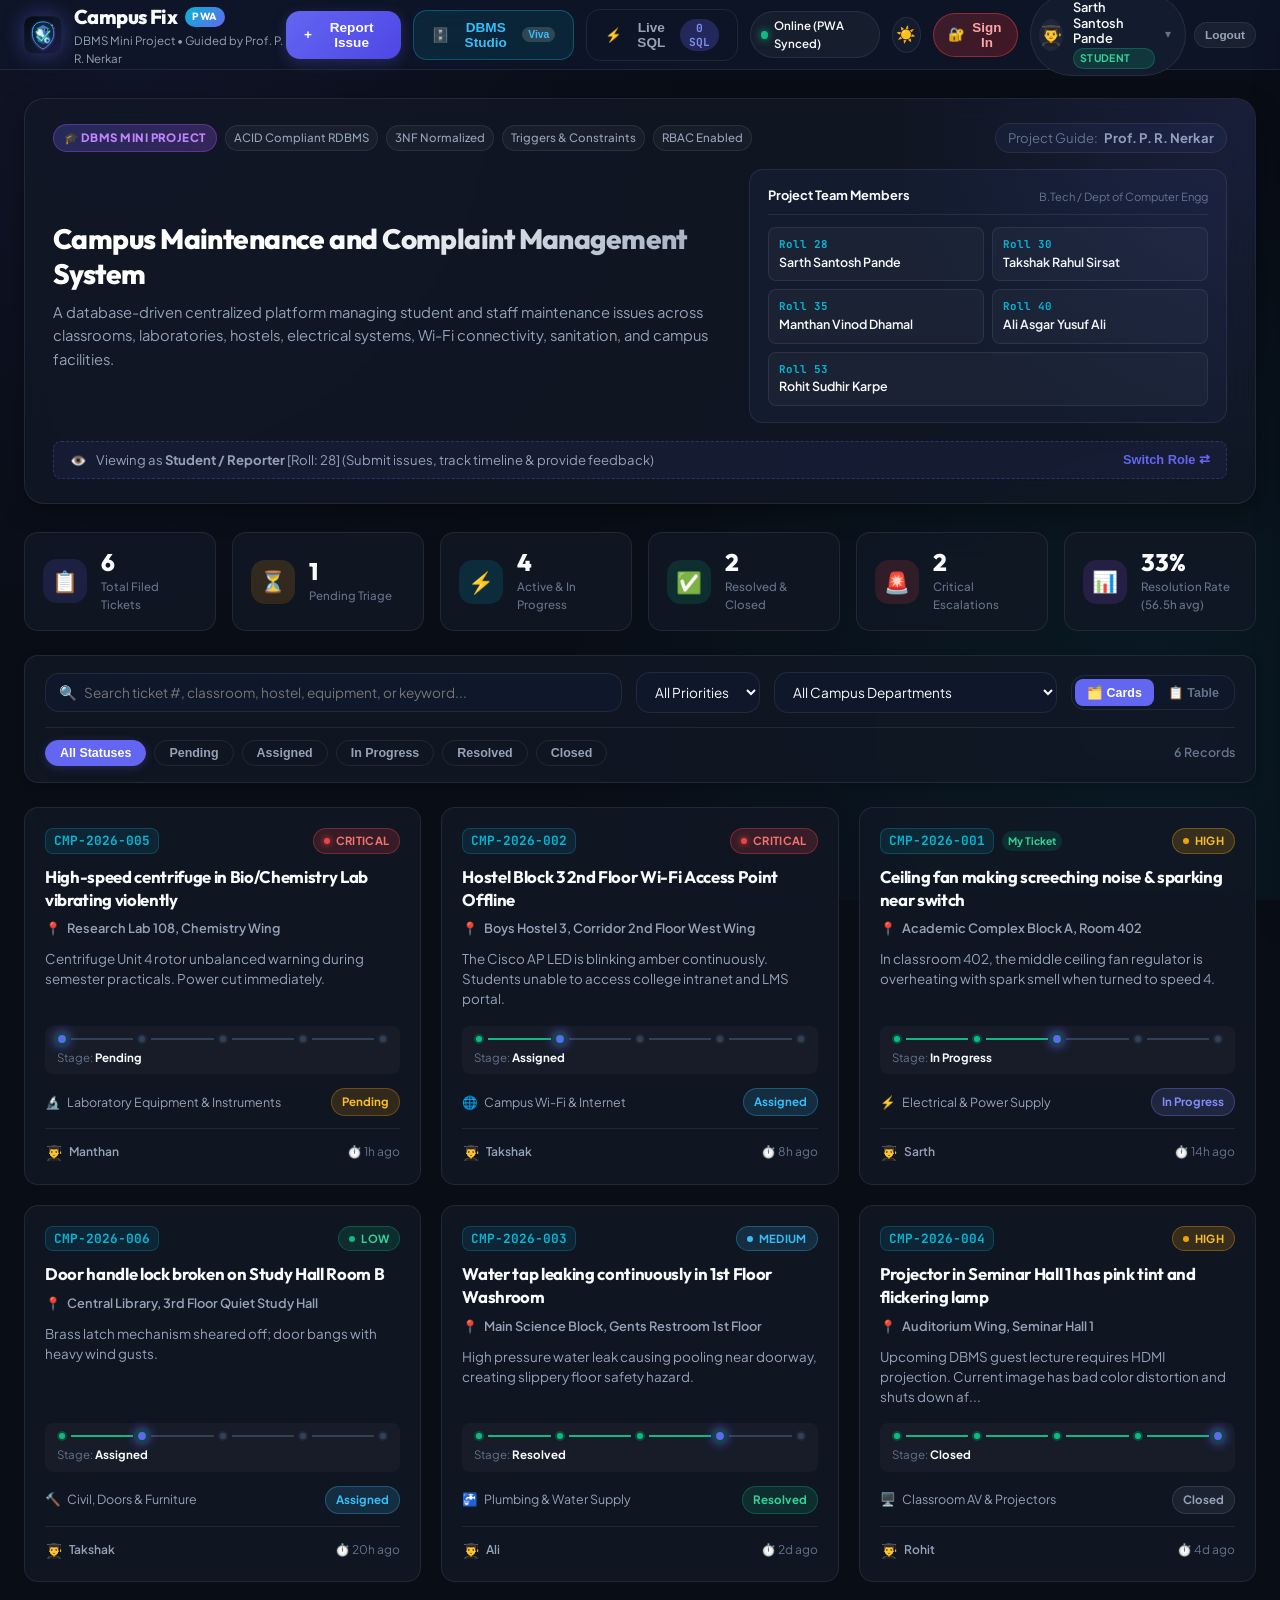
==== index.html @ c5b344bf "Initial commit: Campus Fix - Maintenance & Complaint Management System" ====
<!DOCTYPE html>
<html lang="en" data-theme="dark">

<head>
  <meta charset="UTF-8">
  <meta name="viewport" content="width=device-width, initial-scale=1.0, maximum-scale=1.0, user-scalable=no">
  <title>Campus Fix - Campus Maintenance & Complaint Management System (DBMS Mini Project)</title>

  <!-- PWA Metadata -->
  <meta name="description"
    content="Database-driven Progressive Web App for Campus Maintenance & Complaint Management System demonstrating ER modeling, Normalization, ACID Transactions, and RBAC.">
  <meta name="theme-color" content="#0f172a">
  <meta name="apple-mobile-web-app-capable" content="yes">
  <meta name="apple-mobile-web-app-status-bar-style" content="black-translucent">
  <meta name="apple-mobile-web-app-title" content="Campus Fix">
  <link rel="manifest" href="./manifest.webmanifest">
  <link rel="icon" type="image/svg+xml" href="./icons/icon.svg">
  <link rel="icon" type="image/png" sizes="32x32" href="./icons/favicon-32.png">
  <link rel="icon" type="image/png" sizes="16x16" href="./icons/favicon-16.png">
  <link rel="apple-touch-icon" sizes="180x180" href="./icons/apple-touch-icon.png">
  <link rel="shortcut icon" href="./favicon.ico">

  <!-- Typography: Google Fonts Outfit & JetBrains Mono -->
  <link rel="preconnect" href="https://fonts.googleapis.com">
  <link rel="preconnect" href="https://fonts.gstatic.com" crossorigin>
  <link
    href="https://fonts.googleapis.com/css2?family=JetBrains+Mono:wght@400;500;600&family=Outfit:wght@300;400;500;600;700;800&family=Plus+Jakarta+Sans:wght@400;500;600;700&display=swap"
    rel="stylesheet">

  <link rel="stylesheet" href="./css/style.css">
</head>

<body>

  <!-- Top App Navigation Bar -->
  <header class="app-header">
    <div class="header-inner">
      <!-- App Brand -->
      <div class="brand-block" onclick="window.location.reload()">
        <img src="./icons/icon.svg" alt="Campus Fix Logo" class="brand-logo" width="38" height="38">
        <div class="brand-text">
          <div class="brand-title">Campus Fix <span class="badge-pwa">PWA</span></div>
          <div class="brand-subtitle">DBMS Mini Project • Guided by Prof. P. R. Nerkar</div>
        </div>
      </div>

      <!-- Action Group -->
      <div class="header-actions">
        <!-- New Complaint Button -->
        <button id="btn-header-new-complaint" class="btn btn-primary" onclick="window.app.openNewComplaintModal()">
          <span class="btn-icon">+</span>
          <span class="btn-text">Report Issue</span>
        </button>

        <!-- DBMS Academic Studio Button -->
        <button class="btn btn-outline-cyan" onclick="window.app.openDBMSModal()">
          <span class="btn-icon">🗄️</span>
          <span class="btn-text">DBMS Studio</span>
          <span class="badge-mini">Viva</span>
        </button>

        <!-- Live SQL Console Toggle Button -->
        <button class="btn btn-ghost" id="btn-toggle-sql-drawer" onclick="window.app.toggleSQLDrawer()"
          title="View live executing SQL statements">
          <span class="btn-icon">⚡</span>
          <span class="btn-text">Live SQL</span>
          <span class="badge-counter" id="sql-query-count-badge">0 SQL</span>
        </button>

        <!-- PWA Install Button -->
        <button id="btn-pwa-install" class="btn btn-install" onclick="window.app.triggerPWAInstall()"
          style="display:none;" title="Install Campus Fix as Progressive Web App">
          <span>📲 Install App</span>
        </button>

        <!-- Online / Offline Network Pill -->
        <div id="network-status-indicator" class="network-pill online" title="Service Worker Cache & Network State">
          <span class="status-dot green"></span>
          <span>Online</span>
        </div>

        <!-- Dark / Light Theme Toggle -->
        <button id="btn-toggle-theme" class="btn-icon-circle" onclick="window.app.toggleTheme()" title="Toggle Theme">
          ☀️
        </button>

        <!-- Sign In / Switch Role Button -->
        <button class="btn btn-signin-nav" id="btn-header-signin" onclick="window.app.openSignInPage()" title="Open Sign In Page (Admin & Student)">
          <span class="btn-icon">🔐</span>
          <span class="btn-text">Sign In</span>
        </button>

        <!-- Active User & Role Switcher Dropdown Trigger -->
        <div class="user-profile-wrapper">
          <div class="user-profile-btn" onclick="window.app.openSignInPage()"
            title="Click to switch between Admin and Student Profile (Sign In Portal)">
            <div class="user-avatar" id="active-user-avatar">👨‍🎓</div>
            <div class="user-meta-header">
              <span class="user-name" id="active-user-name">Sarth Santosh Pande</span>
              <span class="role-badge" id="active-user-role">STUDENT</span>
            </div>
            <span class="caret-down">▾</span>
          </div>
          <button class="btn-header-logout" onclick="window.app.logout()" title="Logout to Sign In Page">
            Logout
          </button>
        </div>
      </div>
    </div>
  </header>

  <!-- Main Application Body -->
  <main class="main-container">

    <!-- Academic Project Banner & Team Credits -->
    <section class="project-banner">
      <div class="banner-top-row">
        <div class="banner-badge-group">
          <span class="academic-tag">🎓 DBMS MINI PROJECT</span>
          <span class="tech-tag">ACID Compliant RDBMS</span>
          <span class="tech-tag">3NF Normalized</span>
          <span class="tech-tag">Triggers &amp; Constraints</span>
          <span class="tech-tag">RBAC Enabled</span>
        </div>
        <div class="guide-tag">
          <span class="guide-label">Project Guide:</span>
          <strong>Prof. P. R. Nerkar</strong>
        </div>
      </div>

      <div class="banner-content">
        <div class="banner-left">
          <h1 class="project-title">Campus Maintenance and Complaint Management System</h1>
          <p class="project-desc">
            A database-driven centralized platform managing student and staff maintenance issues across classrooms,
            laboratories, hostels, electrical systems, Wi-Fi connectivity, sanitation, and campus facilities.
          </p>
        </div>

        <!-- Team Members Grid -->
        <div class="team-credits-card">
          <div class="team-header">
            <span>Project Team Members</span>
            <small class="team-class">B.Tech / Dept of Computer Engg</small>
          </div>
          <div class="team-grid">
            <div class="team-member-pill" onclick="window.app.switchUser(2)" title="Switch to Sarth's perspective">
              <span class="mem-roll">Roll 28</span>
              <span class="mem-name">Sarth Santosh Pande</span>
            </div>
            <div class="team-member-pill" onclick="window.app.switchUser(3)" title="Switch to Takshak's perspective">
              <span class="mem-roll">Roll 30</span>
              <span class="mem-name">Takshak Rahul Sirsat</span>
            </div>
            <div class="team-member-pill" onclick="window.app.switchUser(11)" title="Switch to Manthan's perspective">
              <span class="mem-roll">Roll 35</span>
              <span class="mem-name">Manthan Vinod Dhamal</span>
            </div>
            <div class="team-member-pill" onclick="window.app.switchUser(4)" title="Switch to Ali's perspective">
              <span class="mem-roll">Roll 40</span>
              <span class="mem-name">Ali Asgar Yusuf Ali</span>
            </div>
            <div class="team-member-pill" onclick="window.app.switchUser(5)" title="Switch to Rohit's perspective">
              <span class="mem-roll">Roll 53</span>
              <span class="mem-name">Rohit Sudhir Karpe</span>
            </div>
          </div>
        </div>
      </div>

      <!-- Current Perspective Notice -->
      <div class="perspective-bar">
        <span class="perspective-icon">👁️</span>
        <span id="rbac-current-perspective">Viewing as Student / Reporter (Roll 28). Submit tickets, track lifecycle,
          and review resolutions.</span>
        <button class="btn-link" onclick="window.app.openRoleSwitcherModal()">Switch Role ⇄</button>
      </div>
    </section>

    <!-- Key Performance Indicators (KPI Cards) -->
    <section class="kpi-section">
      <div class="kpi-grid">
        <div class="kpi-card" onclick="window.app.resetFilters()">
          <div class="kpi-icon-wrap icon-total">📋</div>
          <div class="kpi-data">
            <div class="kpi-val" id="kpi-total-val">0</div>
            <div class="kpi-lbl">Total Filed Tickets</div>
          </div>
        </div>

        <div class="kpi-card" onclick="document.querySelector('[data-status=Pending]').click()">
          <div class="kpi-icon-wrap icon-pending">⏳</div>
          <div class="kpi-data">
            <div class="kpi-val text-warning" id="kpi-pending-val">0</div>
            <div class="kpi-lbl">Pending Triage</div>
          </div>
        </div>

        <div class="kpi-card" onclick="document.querySelector('[data-status=In Progress]').click()">
          <div class="kpi-icon-wrap icon-active">⚡</div>
          <div class="kpi-data">
            <div class="kpi-val text-info" id="kpi-active-val">0</div>
            <div class="kpi-lbl">Active &amp; In Progress</div>
          </div>
        </div>

        <div class="kpi-card" onclick="document.querySelector('[data-status=Resolved]').click()">
          <div class="kpi-icon-wrap icon-resolved">✅</div>
          <div class="kpi-data">
            <div class="kpi-val text-success" id="kpi-resolved-val">0</div>
            <div class="kpi-lbl">Resolved &amp; Closed</div>
          </div>
        </div>

        <div class="kpi-card"
          onclick="document.getElementById('filter-priority-select').value='Critical'; window.app.currentFilter.priority='Critical'; window.app.renderComplaintsList();">
          <div class="kpi-icon-wrap icon-critical">🚨</div>
          <div class="kpi-data">
            <div class="kpi-val text-danger" id="kpi-critical-val">0</div>
            <div class="kpi-lbl">Critical Escalations</div>
          </div>
        </div>

        <div class="kpi-card">
          <div class="kpi-icon-wrap icon-sla">📊</div>
          <div class="kpi-data">
            <div class="kpi-val text-purple" id="kpi-rate-val">0%</div>
            <div class="kpi-lbl">Resolution Rate (<span id="kpi-avg-hours">--</span>)</div>
          </div>
        </div>
      </div>
    </section>

    <!-- Toolbar: Search, Filters, View Modes -->
    <section class="toolbar-section">
      <div class="toolbar-main">
        <!-- Search bar -->
        <div class="search-input-wrap">
          <span class="search-icon">🔍</span>
          <input type="text" id="search-complaints-input" class="search-input"
            placeholder="Search ticket #, classroom, hostel, equipment, or keyword...">
        </div>

        <!-- Priority Select -->
        <div class="select-wrap">
          <select id="filter-priority-select" class="form-select">
            <option value="ALL">All Priorities</option>
            <option value="Critical">🚨 Critical</option>
            <option value="High">🔴 High</option>
            <option value="Medium">🟡 Medium</option>
            <option value="Low">🟢 Low</option>
          </select>
        </div>

        <!-- Department Select -->
        <div class="select-wrap">
          <select id="filter-dept-select" class="form-select">
            <option value="ALL">All Campus Departments</option>
          </select>
        </div>

        <!-- View Mode Switcher -->
        <div class="view-switch-group">
          <button id="btn-view-cards" class="view-btn active" title="Grid View">🗂️ Cards</button>
          <button id="btn-view-table" class="view-btn" title="Relational Table View">📋 Table</button>
        </div>
      </div>

      <!-- Status Filter Tabs -->
      <div class="status-tabs-row">
        <div class="status-tabs-list">
          <button class="filter-pill-btn active" data-status="ALL">All Statuses</button>
          <button class="filter-pill-btn" data-status="Pending">Pending</button>
          <button class="filter-pill-btn" data-status="Assigned">Assigned</button>
          <button class="filter-pill-btn" data-status="In Progress">In Progress</button>
          <button class="filter-pill-btn" data-status="Resolved">Resolved</button>
          <button class="filter-pill-btn" data-status="Closed">Closed</button>
        </div>
        <div class="records-counter" id="complaint-count-badge">Loading...</div>
      </div>
    </section>

    <!-- Complaints Grid / Table List -->
    <section class="complaints-section" id="complaints-container">
      <!-- Injected dynamically by app.js -->
    </section>

  </main>

  <!-- ======================================================== -->
  <!-- MODAL: DBMS Academic Studio & Viva Presentation Guide   -->
  <!-- ======================================================== -->
  <div class="modal-overlay" id="dbms-studio-modal">
    <div class="modal-dialog modal-xl">
      <div class="modal-header">
        <div class="modal-title-wrap">
          <span class="modal-icon">🗄️</span>
          <div>
            <h3 class="modal-title">DBMS Academic Studio &amp; Relational Engine</h3>
            <p class="modal-subtitle">Interactive ER Diagram • Live SQL Sandbox • Normalization Analysis • DDL Scripts
            </p>
          </div>
        </div>
        <button class="btn-close" onclick="window.app.closeDBMSModal()">&times;</button>
      </div>

      <div class="dbms-nav-tabs">
        <button class="dbms-tab-btn active" data-tab="er-diagram" onclick="window.app.switchDBMSTab('er-diagram')">
          <span>📐 ER Diagram &amp; Schema</span>
        </button>
        <button class="dbms-tab-btn" data-tab="sql-sandbox" onclick="window.app.switchDBMSTab('sql-sandbox')">
          <span>⚡ Live SQL Sandbox</span>
        </button>
        <button class="dbms-tab-btn" data-tab="normalization" onclick="window.app.switchDBMSTab('normalization')">
          <span>🔬 Normalization Proofs</span>
        </button>
        <button class="dbms-tab-btn" data-tab="ddl-scripts" onclick="window.app.switchDBMSTab('ddl-scripts')">
          <span>📜 DDL &amp; Triggers Script</span>
        </button>
        <button class="dbms-tab-btn" data-tab="viva-guide" onclick="window.app.switchDBMSTab('viva-guide')">
          <span>🎓 Project &amp; Viva Guide</span>
        </button>
      </div>

      <div class="modal-body dbms-modal-body">

        <!-- TAB 1: INTERACTIVE ER DIAGRAM -->
        <div class="dbms-tab-pane active" id="tab-er-diagram">
          <div class="er-diagram-container">
            <div class="er-diagram-header">
              <div class="er-title">
                <h4>Relational Entity-Relationship (ER) Architecture</h4>
                <p class="text-sm text-muted">Complete Crow's Foot ER representation mapping Primary Keys (🔑 PK),
                  Foreign Keys (🔗 FK), and Cardinalities (1:N, 1:1).</p>
              </div>
              <div class="er-legend">
                <span class="legend-item"><span class="pk-dot"></span> Primary Key</span>
                <span class="legend-item"><span class="fk-dot"></span> Foreign Key</span>
                <span class="legend-item"><span class="rel-line"></span> Relational Link</span>
              </div>
            </div>

            <!-- Visual SVG ER Schema Graph -->
            <div class="er-canvas-wrapper">
              <svg class="er-svg-canvas" viewBox="0 0 1150 680" width="100%">
                <defs>
                  <linearGradient id="headerGrad" x1="0%" y1="0%" x2="100%" y2="100%">
                    <stop offset="0%" stop-color="#312e81" />
                    <stop offset="100%" stop-color="#4338ca" />
                  </linearGradient>
                  <linearGradient id="headerGradCyan" x1="0%" y1="0%" x2="100%" y2="100%">
                    <stop offset="0%" stop-color="#0f766e" />
                    <stop offset="100%" stop-color="#0d9488" />
                  </linearGradient>
                  <linearGradient id="headerGradAmber" x1="0%" y1="0%" x2="100%" y2="100%">
                    <stop offset="0%" stop-color="#9a3412" />
                    <stop offset="100%" stop-color="#c2410c" />
                  </linearGradient>
                  <filter id="shadow" x="-5%" y="-5%" width="110%" height="110%">
                    <feDropShadow dx="0" dy="4" stdDeviation="6" flood-color="#000000" flood-opacity="0.4" />
                  </filter>
                </defs>

                <!-- Connector Lines with Cardinality Labels -->
                <!-- DEPARTMENTS -> USERS -->
                <path d="M190 190 L190 280" stroke="#38bdf8" stroke-width="2.5" stroke-dasharray="none" />
                <text x="200" y="240" fill="#38bdf8" font-size="12" font-weight="bold">1:N</text>

                <!-- DEPARTMENTS -> CATEGORIES -->
                <path d="M290 120 L440 120" stroke="#38bdf8" stroke-width="2.5" />
                <text x="350" y="112" fill="#38bdf8" font-size="12" font-weight="bold">1:N</text>

                <!-- CATEGORIES -> COMPLAINTS -->
                <path d="M540 190 L540 280" stroke="#a855f7" stroke-width="2.5" />
                <text x="550" y="240" fill="#a855f7" font-size="12" font-weight="bold">1:N</text>

                <!-- USERS (Reporter) -> COMPLAINTS -->
                <path d="M290 350 L440 350" stroke="#10b981" stroke-width="2.5" />
                <text x="350" y="342" fill="#10b981" font-size="12" font-weight="bold">1:N</text>

                <!-- COMPLAINTS -> ASSIGNMENTS -->
                <path d="M640 330 L780 250" stroke="#f59e0b" stroke-width="2.5" />
                <text x="700" y="280" fill="#f59e0b" font-size="12" font-weight="bold">1:N</text>

                <!-- COMPLAINTS -> COMPLAINT_UPDATES -->
                <path d="M640 380 L780 410" stroke="#ec4899" stroke-width="2.5" />
                <text x="700" y="390" fill="#ec4899" font-size="12" font-weight="bold">1:N</text>

                <!-- COMPLAINTS -> FEEDBACK -->
                <path d="M540 480 L540 540" stroke="#06b6d4" stroke-width="2.5" />
                <text x="550" y="515" fill="#06b6d4" font-size="12" font-weight="bold">1:1 (Unique)</text>

                <!-- COMPLAINTS -> ACTIVITY_LOGS -->
                <path d="M440 450 L290 530" stroke="#8b5cf6" stroke-width="2.5" />
                <text x="350" y="500" fill="#8b5cf6" font-size="12" font-weight="bold">1:N</text>

                <!-- ENTITY 1: DEPARTMENTS -->
                <g transform="translate(90, 50)" filter="url(#shadow)">
                  <rect width="200" height="140" rx="8" fill="#1e293b" stroke="#38bdf8" stroke-width="1.5" />
                  <rect width="200" height="32" rx="8" fill="url(#headerGrad)" />
                  <text x="100" y="21" fill="#ffffff" font-family="'Plus Jakarta Sans', sans-serif" font-size="13"
                    font-weight="bold" text-anchor="middle">DEPARTMENTS</text>
                  <text x="15" y="52" fill="#f8fafc" font-size="11">🔑 department_id [PK, INT]</text>
                  <text x="15" y="70" fill="#94a3b8" font-size="11">dept_code [VARCHAR, UNQ]</text>
                  <text x="15" y="88" fill="#94a3b8" font-size="11">dept_name [VARCHAR]</text>
                  <text x="15" y="106" fill="#94a3b8" font-size="11">head_name [VARCHAR]</text>
                  <text x="15" y="124" fill="#94a3b8" font-size="11">location_block [VARCHAR]</text>
                </g>

                <!-- ENTITY 2: USERS -->
                <g transform="translate(90, 280)" filter="url(#shadow)">
                  <rect width="200" height="170" rx="8" fill="#1e293b" stroke="#10b981" stroke-width="1.5" />
                  <rect width="200" height="32" rx="8" fill="url(#headerGradCyan)" />
                  <text x="100" y="21" fill="#ffffff" font-family="'Plus Jakarta Sans', sans-serif" font-size="13"
                    font-weight="bold" text-anchor="middle">USERS (RBAC)</text>
                  <text x="15" y="52" fill="#f8fafc" font-size="11">🔑 user_id [PK, INT]</text>
                  <text x="15" y="70" fill="#94a3b8" font-size="11">name [VARCHAR]</text>
                  <text x="15" y="88" fill="#94a3b8" font-size="11">email [VARCHAR, UNQ]</text>
                  <text x="15" y="106" fill="#fcd34d" font-size="11">role [ENUM(ADMIN,STAFF,STUD)]</text>
                  <text x="15" y="124" fill="#38bdf8" font-size="11">🔗 department_id [FK]</text>
                  <text x="15" y="142" fill="#94a3b8" font-size="11">phone, roll_no, avatar</text>
                  <text x="15" y="160" fill="#94a3b8" font-size="11">created_at [TIMESTAMP]</text>
                </g>

                <!-- ENTITY 3: CATEGORIES -->
                <g transform="translate(440, 50)" filter="url(#shadow)">
                  <rect width="200" height="140" rx="8" fill="#1e293b" stroke="#a855f7" stroke-width="1.5" />
                  <rect width="200" height="32" rx="8" fill="url(#headerGrad)" />
                  <text x="100" y="21" fill="#ffffff" font-family="'Plus Jakarta Sans', sans-serif" font-size="13"
                    font-weight="bold" text-anchor="middle">CATEGORIES</text>
                  <text x="15" y="52" fill="#f8fafc" font-size="11">🔑 category_id [PK, INT]</text>
                  <text x="15" y="70" fill="#94a3b8" font-size="11">category_name [VARCHAR]</text>
                  <text x="15" y="88" fill="#38bdf8" font-size="11">🔗 department_id [FK]</text>
                  <text x="15" y="106" fill="#94a3b8" font-size="11">sla_hours [INT]</text>
                  <text x="15" y="124" fill="#94a3b8" font-size="11">icon, description</text>
                </g>

                <!-- ENTITY 4: COMPLAINTS (CENTRAL) -->
                <g transform="translate(440, 280)" filter="url(#shadow)">
                  <rect width="200" height="200" rx="8" fill="#1e293b" stroke="#f59e0b" stroke-width="2" />
                  <rect width="200" height="32" rx="8" fill="url(#headerGradAmber)" />
                  <text x="100" y="21" fill="#ffffff" font-family="'Plus Jakarta Sans', sans-serif" font-size="13"
                    font-weight="bold" text-anchor="middle">COMPLAINTS (CENTRAL)</text>
                  <text x="15" y="52" fill="#f8fafc" font-size="11">🔑 complaint_id [PK, INT]</text>
                  <text x="15" y="70" fill="#fcd34d" font-size="11">ticket_no [VARCHAR, UNQ]</text>
                  <text x="15" y="88" fill="#10b981" font-size="11">🔗 reporter_id [FK -> users]</text>
                  <text x="15" y="106" fill="#a855f7" font-size="11">🔗 category_id [FK -> cat]</text>
                  <text x="15" y="124" fill="#38bdf8" font-size="11">🔗 assigned_to [FK -> users]</text>
                  <text x="15" y="142" fill="#94a3b8" font-size="11">priority [ENUM(Crit,Hi,Med,Low)]</text>
                  <text x="15" y="160" fill="#94a3b8" font-size="11">status [ENUM(Pend,Assg,Prog..)]</text>
                  <text x="15" y="178" fill="#94a3b8" font-size="11">title, location, desc</text>
                  <text x="15" y="194" fill="#94a3b8" font-size="10">created_at, resolved_at</text>
                </g>

                <!-- ENTITY 5: ASSIGNMENTS -->
                <g transform="translate(780, 160)" filter="url(#shadow)">
                  <rect width="200" height="140" rx="8" fill="#1e293b" stroke="#f59e0b" stroke-width="1.5" />
                  <rect width="200" height="32" rx="8" fill="url(#headerGrad)" />
                  <text x="100" y="21" fill="#ffffff" font-family="'Plus Jakarta Sans', sans-serif" font-size="13"
                    font-weight="bold" text-anchor="middle">ASSIGNMENTS</text>
                  <text x="15" y="52" fill="#f8fafc" font-size="11">🔑 assignment_id [PK, INT]</text>
                  <text x="15" y="70" fill="#f59e0b" font-size="11">🔗 complaint_id [FK]</text>
                  <text x="15" y="88" fill="#10b981" font-size="11">🔗 assigned_by [FK -> users]</text>
                  <text x="15" y="106" fill="#10b981" font-size="11">🔗 assigned_to [FK -> users]</text>
                  <text x="15" y="124" fill="#94a3b8" font-size="11">instructions, assigned_at</text>
                </g>

                <!-- ENTITY 6: COMPLAINT_UPDATES -->
                <g transform="translate(780, 360)" filter="url(#shadow)">
                  <rect width="200" height="140" rx="8" fill="#1e293b" stroke="#ec4899" stroke-width="1.5" />
                  <rect width="200" height="32" rx="8" fill="url(#headerGrad)" />
                  <text x="100" y="21" fill="#ffffff" font-family="'Plus Jakarta Sans', sans-serif" font-size="13"
                    font-weight="bold" text-anchor="middle">COMPLAINT_UPDATES</text>
                  <text x="15" y="52" fill="#f8fafc" font-size="11">🔑 update_id [PK, INT]</text>
                  <text x="15" y="70" fill="#f59e0b" font-size="11">🔗 complaint_id [FK]</text>
                  <text x="15" y="88" fill="#10b981" font-size="11">🔗 updated_by [FK -> users]</text>
                  <text x="15" y="106" fill="#94a3b8" font-size="11">old_status, new_status</text>
                  <text x="15" y="124" fill="#94a3b8" font-size="11">notes, created_at</text>
                </g>

                <!-- ENTITY 7: FEEDBACK -->
                <g transform="translate(440, 540)" filter="url(#shadow)">
                  <rect width="200" height="130" rx="8" fill="#1e293b" stroke="#06b6d4" stroke-width="1.5" />
                  <rect width="200" height="32" rx="8" fill="url(#headerGradCyan)" />
                  <text x="100" y="21" fill="#ffffff" font-family="'Plus Jakarta Sans', sans-serif" font-size="13"
                    font-weight="bold" text-anchor="middle">FEEDBACK (1:1)</text>
                  <text x="15" y="52" fill="#f8fafc" font-size="11">🔑 feedback_id [PK, INT]</text>
                  <text x="15" y="70" fill="#f59e0b" font-size="11">🔗 complaint_id [FK, UNIQUE]</text>
                  <text x="15" y="88" fill="#10b981" font-size="11">🔗 student_id [FK -> users]</text>
                  <text x="15" y="106" fill="#fcd34d" font-size="11">rating [INT, CHECK 1-5]</text>
                  <text x="15" y="122" fill="#94a3b8" font-size="11">satisfaction_level, comments</text>
                </g>

                <!-- ENTITY 8: ACTIVITY_LOGS -->
                <g transform="translate(90, 510)" filter="url(#shadow)">
                  <rect width="200" height="140" rx="8" fill="#1e293b" stroke="#8b5cf6" stroke-width="1.5" />
                  <rect width="200" height="32" rx="8" fill="url(#headerGrad)" />
                  <text x="100" y="21" fill="#ffffff" font-family="'Plus Jakarta Sans', sans-serif" font-size="13"
                    font-weight="bold" text-anchor="middle">ACTIVITY_LOGS (AUDIT)</text>
                  <text x="15" y="52" fill="#f8fafc" font-size="11">🔑 log_id [PK, INT]</text>
                  <text x="15" y="70" fill="#f59e0b" font-size="11">🔗 complaint_id [FK, Nullable]</text>
                  <text x="15" y="88" fill="#10b981" font-size="11">🔗 user_id [FK -> users]</text>
                  <text x="15" y="106" fill="#94a3b8" font-size="11">action_type, sql_executed</text>
                  <text x="15" y="124" fill="#94a3b8" font-size="11">details, timestamp</text>
                </g>
              </svg>
            </div>
          </div>
        </div>

        <!-- TAB 2: LIVE SQL SANDBOX -->
        <div class="dbms-tab-pane" id="tab-sql-sandbox">
          <div class="sql-sandbox-layout">
            <div class="sql-sidebar">
              <div class="sql-sidebar-title">⚡ Predefined DBMS Project Queries</div>
              <p class="text-xs text-muted">Click any query below to inspect multi-table JOINs, GROUP BY aggregations,
                and subqueries:</p>
              <div id="preset-queries-list" class="preset-queries-container">
                <!-- Dynamically populated -->
              </div>

              <div class="sql-schema-quicklink">
                <strong>Available Relational Tables:</strong>
                <div class="schema-tags">
                  <span>complaints</span>
                  <span>departments</span>
                  <span>categories</span>
                  <span>users</span>
                  <span>assignments</span>
                  <span>feedback</span>
                  <span>complaint_updates</span>
                  <span>activity_logs</span>
                </div>
              </div>
            </div>

            <div class="sql-editor-main">
              <div class="sql-editor-toolbar">
                <span class="editor-label">SQL Terminal / Query Evaluator:</span>
                <div class="editor-actions">
                  <span id="sql-status-badge" class="status-pill status-assigned">Ready for execution</span>
                  <button id="btn-run-sql" class="btn btn-primary btn-sm">▶ Run SQL [Ctrl+Enter]</button>
                </div>
              </div>

              <textarea id="sql-editor-input" class="sql-textarea" rows="6" spellcheck="false">SELECT c.ticket_no, c.title, c.priority, c.status, u.name AS reporter_name, d.dept_name, c.created_at
FROM complaints c
JOIN users u ON c.reporter_id = u.user_id
JOIN categories cat ON c.category_id = cat.category_id
JOIN departments d ON cat.department_id = d.department_id;</textarea>

              <div class="sql-output-wrapper">
                <div class="sql-output-header">Query Results Output:</div>
                <div id="sql-results-output" class="sql-results-pane">
                  <div class="sql-empty-state">
                    <span>Press <strong>Run SQL</strong> to execute the query above against the relational database
                      engine.</span>
                  </div>
                </div>
              </div>
            </div>
          </div>
        </div>

        <!-- TAB 3: NORMALIZATION PROOFS -->
        <div class="dbms-tab-pane" id="tab-normalization">
          <div class="normalization-container">
            <div class="norm-header">
              <h4>Database Normalization Analysis (UNF to BCNF)</h4>
              <p class="text-sm text-muted">Detailed relational proofs demonstrating elimination of Insertion, Deletion,
                and Update anomalies in the Campus Maintenance system.</p>
            </div>
            <div id="normalization-content">
              <!-- Dynamically populated by dbms-showcase.js -->
            </div>
          </div>
        </div>

        <!-- TAB 4: COMPLETE DDL & TRIGGERS SCRIPT -->
        <div class="dbms-tab-pane" id="tab-ddl-scripts">
          <div class="ddl-container">
            <div class="ddl-header">
              <div>
                <h4>Standard ANSI SQL DDL &amp; Triggers Script</h4>
                <p class="text-sm text-muted">Production-grade SQL commands (`CREATE TABLE`, `FOREIGN KEY`, `CHECK`,
                  `TRIGGER`). Copy and run directly in MySQL Workbench or pgAdmin.</p>
              </div>
              <div style="display:flex; gap:8px;">
                <button class="btn btn-success btn-sm" onclick="window.db.downloadSQLDump()">📥 Download Full SQL Dump
                  (.sql)</button>
                <button id="btn-copy-ddl" class="btn btn-primary btn-sm">📋 Copy DDL Script</button>
              </div>
            </div>
            <pre class="ddl-code-display"><code id="ddl-code-block">Loading SQL DDL...</code></pre>
          </div>
        </div>

        <!-- TAB 5: PROJECT & VIVA GUIDE -->
        <div class="dbms-tab-pane" id="tab-viva-guide">
          <div class="viva-guide-container">
            <div class="viva-card">
              <h3>Academic Project Summary &amp; Viva Voce Reference</h3>

              <div class="viva-grid">
                <div class="viva-info-box">
                  <strong>Project Title:</strong>
                  <p>Campus Maintenance and Complaint Management System</p>
                </div>
                <div class="viva-info-box">
                  <strong>Project Guide:</strong>
                  <p>Prof. P. R. Nerkar</p>
                </div>
                <div class="viva-info-box">
                  <strong>Team Members:</strong>
                  <p>
                    1. Sarth Santosh Pande (Roll 28)<br>
                    2. Takshak Rahul Sirsat (Roll 30)<br>
                    3. Manthan Vinod Dhamal (Roll 35)<br>
                    4. Ali Asgar Yusuf Ali (Roll 40)<br>
                    5. Rohit Sudhir Karpe (Roll 53)
                  </p>
                </div>
                <div class="viva-info-box">
                  <strong>Core Course:</strong>
                  <p>Database Management Systems (DBMS)</p>
                </div>
              </div>

              <h4 style="margin-top:20px;">Key DBMS Concepts Demonstrated:</h4>
              <div class="viva-topics-list">
                <div class="viva-topic-item">
                  <strong>1. Relational Modeling &amp; Normalization:</strong>
                  <span>Decomposed unnormalized entities into 8 atomic tables meeting 3NF and BCNF guidelines, avoiding
                    redundant department and user metadata across tickets.</span>
                </div>
                <div class="viva-topic-item">
                  <strong>2. Referential Integrity &amp; Constraints:</strong>
                  <span>Enforces Primary Keys, Foreign Keys with `ON DELETE CASCADE` and `ON UPDATE CASCADE`, `UNIQUE`
                    constraints on ticket numbers, and `CHECK (rating >= 1 AND rating <= 5)`.</span>
                </div>
                <div class="viva-topic-item">
                  <strong>3. ACID Transactions:</strong>
                  <span>Multi-table operations (e.g. ticket submission, dispatching technicians, recording audit trail)
                    run within simulated `BEGIN TRANSACTION ... COMMIT` blocks to guarantee Atomicity and
                    Consistency.</span>
                </div>
                <div class="viva-topic-item">
                  <strong>4. Automated Database Triggers:</strong>
                  <span>Triggers simulate automatic stage progression: updating status to 'Assigned' upon technician
                    dispatch, recording chronological history in `complaint_updates`, and auto-closing tickets upon
                    student feedback.</span>
                </div>
                <div class="viva-topic-item">
                  <strong>5. Role-Based Access Control (RBAC):</strong>
                  <span>Three explicit user tiers (Administrator, Department Staff, Student/Reporter) with partitioned
                    permissions and access controls.</span>
                </div>
                <div class="viva-topic-item">
                  <strong>6. Progressive Web App (PWA) Offline Caching:</strong>
                  <span>Integrated Service Worker (`sw.js`) and Web App Manifest enable instant offline loading and
                    mobile homescreen installation.</span>
                </div>
              </div>
            </div>
          </div>
        </div>

      </div>
    </div>
  </div>

  <!-- ======================================================== -->
  <!-- DRAWER: Real-Time Live SQL Execution Stream              -->
  <!-- ======================================================== -->
  <aside class="sql-drawer" id="sql-console-drawer">
    <div class="sql-drawer-header">
      <div class="drawer-title">
        <span>⚡ Live SQL Execution Stream</span>
      </div>
      <button class="btn-close-drawer" onclick="window.app.toggleSQLDrawer()">&times;</button>
    </div>
    <div class="sql-drawer-sub">
      Statements executed by the RDBMS engine in real time during user actions:
    </div>
    <div id="sql-log-stream" class="sql-log-list">
      <!-- Injected dynamically -->
    </div>
  </aside>

  <!-- ======================================================== -->
  <!-- REUSABLE DYNAMIC MODAL (For forms, details, roles)      -->
  <!-- ======================================================== -->
  <div class="modal-overlay" id="app-dynamic-modal">
    <div class="modal-dialog">
      <div class="modal-header">
        <h3 class="modal-title" id="app-modal-title">Modal Title</h3>
        <button class="btn-close" onclick="window.app.closeModal()">&times;</button>
      </div>
      <div class="modal-body" id="app-modal-body">
        <!-- Dynamic Body -->
      </div>
    </div>
  </div>

  <!-- ======================================================== -->
  <!-- DUAL-PANEL SIGN IN PAGE (Admin & Student Sliding Portal)  -->
  <!-- ======================================================== -->
  <div class="auth-page-overlay" id="auth-page-modal" aria-hidden="true">
    <!-- Close / Back button for authenticated return -->
    <button class="auth-page-close-btn" onclick="window.app.closeSignInPage()" title="Return to Campus Dashboard">
      <span class="close-icon">&times;</span>
      <span class="close-label">Dashboard</span>
    </button>

    <!-- Background Ambient Glows -->
    <div class="auth-ambient-glow glow-1"></div>
    <div class="auth-ambient-glow glow-2"></div>

    <!-- Main Dual Slider Card Container -->
    <div class="auth-container" id="auth-slider-container">

      <!-- =============================== -->
      <!-- FORM 1: ADMIN SIGN IN (Left)    -->
      <!-- =============================== -->
      <div class="auth-form-wrapper auth-admin-form-box">
        <form class="auth-form" id="admin-signin-form" onsubmit="window.app.handleAdminLoginSubmit(event)">
          <div class="auth-form-header">
            <div class="auth-role-pill admin-pill">
              <span class="pill-dot red"></span> ADMIN ACCESS
            </div>
            <h2 class="auth-heading">Sign In</h2>
            <p class="auth-subheading">Sign in with Username &amp; Password</p>
          </div>

          <div class="auth-fields">
            <div class="auth-input-group">
              <label for="admin-email-input" class="auth-input-label">Username / Email</label>
              <div class="auth-input-wrapper">
                <span class="auth-input-icon">👤</span>
                <input type="text" id="admin-email-input" class="auth-input" placeholder="e.g. pr.nerkar@campus.edu" required autocomplete="username" value="pr.nerkar@campus.edu">
              </div>
            </div>

            <div class="auth-input-group">
              <label for="admin-password-input" class="auth-input-label">Password</label>
              <div class="auth-input-wrapper">
                <span class="auth-input-icon">🔒</span>
                <input type="password" id="admin-password-input" class="auth-input" placeholder="Enter password" required autocomplete="current-password" value="admin123">
                <button type="button" class="btn-pwd-eye" onclick="window.app.togglePasswordVisibility('admin-password-input', this)" title="Toggle password visibility">
                  👁️
                </button>
              </div>
            </div>

            <div class="auth-helper-row">
              <label class="auth-remember-check">
                <input type="checkbox" id="admin-remember" checked>
                <span>Remember me</span>
              </label>
              <a href="javascript:void(0)" class="auth-link" onclick="window.app.showAdminCredentialsHint()">Forgot Password?</a>
            </div>

            <!-- Demo Hint Quick Fill Pill -->
            <div class="auth-demo-shortcut" onclick="window.app.fillAdminDemoCredentials()" title="Click to autofill credentials for Prof. P. R. Nerkar">
              <span class="shortcut-icon">⚡</span>
              <span>1-Click Demo: <strong>Prof. P. R. Nerkar</strong></span>
            </div>

            <button type="submit" class="auth-btn-primary" id="btn-admin-login">
              <span class="btn-label">LOGIN</span>
            </button>
          </div>

          <div class="auth-footer-note">
            <span>🛡️ Campus Chief Administrator &bull; DBMS Mini Project</span>
          </div>
        </form>
      </div>

      <!-- =============================== -->
      <!-- FORM 2: STUDENT SIGN IN (Right) -->
      <!-- =============================== -->
      <div class="auth-form-wrapper auth-student-form-box">
        <form class="auth-form" id="student-signin-form" onsubmit="window.app.handleStudentLoginSubmit(event)">
          <div class="auth-form-header">
            <div class="auth-role-pill student-pill">
              <span class="pill-dot red"></span> STUDENT PORTAL
            </div>
            <h2 class="auth-heading">Sign In</h2>
            <p class="auth-subheading">Sign in with Roll No &amp; Password</p>
          </div>

          <div class="auth-fields">
            <!-- Student Persona Quick Selector -->
            <div class="auth-input-group">
              <label for="student-persona-select" class="auth-input-label">Select Student Account</label>
              <div class="auth-input-wrapper">
                <span class="auth-input-icon">👨‍🎓</span>
                <select id="student-persona-select" class="auth-select" onchange="window.app.onStudentPersonaChange(this.value)">
                  <option value="2">Roll 28 — Sarth Santosh Pande</option>
                  <option value="3">Roll 30 — Takshak Rahul Sirsat</option>
                  <option value="11">Roll 35 — Manthan Vinod Dhamal</option>
                  <option value="4">Roll 40 — Ali Asgar Yusuf Ali</option>
                  <option value="5">Roll 53 — Rohit Sudhir Karpe</option>
                </select>
              </div>
            </div>

            <div class="auth-input-group">
              <label for="student-email-input" class="auth-input-label">Roll No / Student Email</label>
              <div class="auth-input-wrapper">
                <span class="auth-input-icon">🆔</span>
                <input type="text" id="student-email-input" class="auth-input" placeholder="Roll 28 or sarth.pande@student.campus.edu" required autocomplete="username" value="28">
              </div>
            </div>

            <div class="auth-input-group">
              <label for="student-password-input" class="auth-input-label">Password</label>
              <div class="auth-input-wrapper">
                <span class="auth-input-icon">🔒</span>
                <input type="password" id="student-password-input" class="auth-input" placeholder="Enter password" required autocomplete="current-password" value="student123">
                <button type="button" class="btn-pwd-eye" onclick="window.app.togglePasswordVisibility('student-password-input', this)" title="Toggle password visibility">
                  👁️
                </button>
              </div>
            </div>

            <div class="auth-helper-row">
              <label class="auth-remember-check">
                <input type="checkbox" id="student-remember" checked>
                <span>Remember me</span>
              </label>
              <a href="javascript:void(0)" class="auth-link" onclick="window.app.showStudentCredentialsHint()">Forgot Password?</a>
            </div>

            <button type="submit" class="auth-btn-primary" id="btn-student-login">
              <span class="btn-label">LOGIN</span>
            </button>
          </div>

          <!-- Quick Staff Link for complete academic grading functionality -->
          <div class="auth-staff-link">
            <span>Maintenance Technician? <a href="javascript:void(0)" onclick="window.app.openStaffLoginDropdown()">Staff Login</a></span>
          </div>
        </form>
      </div>

      <!-- =============================== -->
      <!-- SLIDING OVERLAY CONTAINER      -->
      <!-- =============================== -->
      <div class="auth-overlay-container">
        <div class="auth-overlay">

          <!-- Left Overlay Panel (Shown when Student Form is active on Right) -->
          <div class="auth-overlay-panel auth-overlay-left">
            <div class="auth-overlay-icon-wrap">
              <!-- Admin Shield / Crest Emblem SVG -->
              <svg class="auth-panel-svg" viewBox="0 0 100 100" fill="none" xmlns="http://www.w3.org/2000/svg">
                <path d="M50 12L85 24V48C85 70 50 88 50 88C50 88 15 70 15 48V24L50 12Z" fill="white" fill-opacity="0.95"/>
                <path d="M50 16L81 26.5V48C81 67.5 50 83.5 50 83.5C50 83.5 19 67.5 19 48V26.5L50 16Z" stroke="#e50914" stroke-width="2"/>
                <circle cx="50" cy="45" r="10" fill="#e50914"/>
                <path d="M36 66C36 58 42 53 50 53C58 53 64 58 64 66" stroke="#e50914" stroke-width="4" stroke-linecap="round"/>
              </svg>
            </div>
            <h1 class="auth-overlay-title">HELLO, ADMIN!</h1>
            <p class="auth-overlay-desc">
              Enter the campus administration portal to oversee maintenance requests, manage SLAs, and verify database integrity.
            </p>
            <button type="button" class="auth-btn-outline" id="btn-switch-to-admin" onclick="window.app.setAuthSliderMode('admin')">
              ADMIN SIGN IN
            </button>
          </div>

          <!-- Right Overlay Panel (Shown when Admin Form is active on Left) -->
          <div class="auth-overlay-panel auth-overlay-right">
            <div class="auth-overlay-icon-wrap">
              <!-- Student Graduation Cap SVG -->
              <svg class="auth-panel-svg" viewBox="0 0 100 100" fill="none" xmlns="http://www.w3.org/2000/svg">
                <polygon points="50,22 88,38 50,54 12,38" fill="white" fill-opacity="0.95"/>
                <path d="M26 44V64C26 72 38 78 50 78C62 78 74 72 74 64V44" fill="white" fill-opacity="0.95"/>
                <path d="M88 38V68" stroke="white" stroke-width="4" stroke-linecap="round"/>
                <circle cx="88" cy="72" r="5" fill="white"/>
              </svg>
            </div>
            <h1 class="auth-overlay-title">HELLO, STUDENT!</h1>
            <p class="auth-overlay-desc">
              Enter the student maintenance portal to report hostel &amp; campus issues, track repair tickets, and rate service quality.
            </p>
            <button type="button" class="auth-btn-outline" id="btn-switch-to-student" onclick="window.app.setAuthSliderMode('student')">
              STUDENT SIGN IN
            </button>
          </div>

        </div>
      </div>

    </div>

    <!-- Cinematic Web / Laser Burst Login Transition Effect (from Video) -->
    <div class="auth-burst-layer" id="auth-burst-effect" aria-hidden="true">
      <div class="burst-spider-web"></div>
      <div class="burst-emblem-center" id="burst-emblem-icon">🎓</div>
      <div class="burst-ripple-ring"></div>
    </div>
  </div>

  <!-- Toast Containers -->
  <div id="ui-toast-container" class="toast-container top-right"></div>
  <div id="sql-toast-container" class="toast-container bottom-right"></div>

  <!-- Application Scripts -->
  <script src="./js/db.js?v=3.0"></script>
  <script src="./js/dbms-showcase.js?v=3.0"></script>
  <script src="./js/app.js?v=3.0"></script>
</body>

</html>
---- css/style.css ----
/* ==========================================================================
   CampusFix - Modern PWA & DBMS Mini Project Design System
   Aesthetic: Deep Indigo/Slate Glassmorphism, Clean Data Typography,
              Fluid Responsive Layouts & Sleek Interactive Controls
   ========================================================================== */

:root {
  /* Color Palette - Dark Theme (Default) */
  --bg-main: #090d16;
  --bg-card: rgba(18, 24, 38, 0.75);
  --bg-card-hover: rgba(28, 38, 60, 0.85);
  --bg-glass: rgba(15, 23, 42, 0.82);
  --bg-surface: #131b2e;
  --bg-input: #0f172a;
  
  --border-subtle: rgba(255, 255, 255, 0.08);
  --border-highlight: rgba(99, 102, 241, 0.35);
  --border-active: #6366f1;

  --text-main: #f8fafc;
  --text-secondary: #94a3b8;
  --text-muted: #64748b;

  /* Accent Colors */
  --primary: #6366f1;
  --primary-hover: #4f46e5;
  --primary-glow: rgba(99, 102, 241, 0.25);
  
  --cyan: #06b6d4;
  --cyan-glow: rgba(6, 182, 212, 0.2);
  --emerald: #10b981;
  --amber: #f59e0b;
  --rose: #f43f5e;
  --purple: #a855f7;

  /* Status Colors */
  --status-pending: #f59e0b;
  --status-assigned: #38bdf8;
  --status-progress: #818cf8;
  --status-resolved: #10b981;
  --status-closed: #64748b;

  /* Priority Colors */
  --prio-low: #10b981;
  --prio-med: #38bdf8;
  --prio-high: #f59e0b;
  --prio-crit: #ef4444;

  /* Radius & Shadows */
  --radius-sm: 8px;
  --radius-md: 14px;
  --radius-lg: 20px;
  --radius-full: 9999px;

  --shadow-sm: 0 2px 8px rgba(0, 0, 0, 0.2);
  --shadow-md: 0 8px 24px rgba(0, 0, 0, 0.35);
  --shadow-lg: 0 16px 40px rgba(0, 0, 0, 0.45);
  --shadow-glow: 0 0 20px var(--primary-glow);

  /* Fonts */
  --font-heading: 'Outfit', -apple-system, BlinkMacSystemFont, sans-serif;
  --font-body: 'Plus Jakarta Sans', -apple-system, BlinkMacSystemFont, sans-serif;
  --font-mono: 'JetBrains Mono', monospace;

  --header-height: 70px;
}

/* Light Theme Overrides */
[data-theme="light"] {
  --bg-main: #f1f5f9;
  --bg-card: rgba(255, 255, 255, 0.88);
  --bg-card-hover: rgba(255, 255, 255, 1);
  --bg-glass: rgba(255, 255, 255, 0.92);
  --bg-surface: #ffffff;
  --bg-input: #f8fafc;
  
  --border-subtle: rgba(0, 0, 0, 0.08);
  --border-highlight: rgba(99, 102, 241, 0.3);
  --border-active: #4f46e5;

  --text-main: #0f172a;
  --text-secondary: #475569;
  --text-muted: #64748b;

  --shadow-sm: 0 2px 8px rgba(0, 0, 0, 0.06);
  --shadow-md: 0 8px 24px rgba(15, 23, 42, 0.08);
  --shadow-lg: 0 16px 36px rgba(15, 23, 42, 0.12);
}

/* Base Reset & Typography */
* {
  margin: 0;
  padding: 0;
  box-sizing: border-box;
  -webkit-font-smoothing: antialiased;
}

body {
  font-family: var(--font-body);
  background-color: var(--bg-main);
  color: var(--text-main);
  min-height: 100vh;
  line-height: 1.55;
  background-image: 
    radial-gradient(circle at 10% 10%, rgba(99, 102, 241, 0.08) 0%, transparent 40%),
    radial-gradient(circle at 90% 80%, rgba(6, 182, 212, 0.07) 0%, transparent 45%);
  background-attachment: fixed;
  overflow-x: hidden;
}

h1, h2, h3, h4, h5, h6 {
  font-family: var(--font-heading);
  letter-spacing: -0.02em;
  font-weight: 700;
  color: var(--text-main);
}

a {
  color: var(--primary);
  text-decoration: none;
  transition: color 0.2s;
}

/* Utility classes */
.text-xs { font-size: 0.75rem; }
.text-sm { font-size: 0.875rem; }
.text-muted { color: var(--text-muted); }
.text-warning { color: var(--amber); }
.text-info { color: var(--cyan); }
.text-success { color: var(--emerald); }
.text-danger { color: var(--rose); }
.text-purple { color: var(--purple); }
.font-semibold { font-weight: 600; }

/* ==========================================================================
   Header Component
   ========================================================================== */
.app-header {
  position: sticky;
  top: 0;
  z-index: 100;
  height: var(--header-height);
  background: var(--bg-glass);
  backdrop-filter: blur(16px);
  -webkit-backdrop-filter: blur(16px);
  border-bottom: 1px solid var(--border-subtle);
  display: flex;
  align-items: center;
  transition: all 0.3s ease;
}

.header-inner {
  max-width: 1440px;
  width: 100%;
  margin: 0 auto;
  padding: 0 24px;
  display: flex;
  align-items: center;
  justify-content: space-between;
}

.brand-block {
  display: flex;
  align-items: center;
  gap: 12px;
  cursor: pointer;
}

.brand-logo {
  filter: drop-shadow(0 0 10px rgba(99, 102, 241, 0.4));
  transition: transform 0.3s cubic-bezier(0.34, 1.56, 0.64, 1);
}

.brand-block:hover .brand-logo {
  transform: scale(1.08) rotate(3deg);
}

.brand-title {
  font-family: var(--font-heading);
  font-size: 1.25rem;
  font-weight: 800;
  letter-spacing: -0.03em;
  display: flex;
  align-items: center;
  gap: 8px;
}

.badge-pwa {
  font-size: 0.65rem;
  background: linear-gradient(135deg, #06b6d4, #6366f1);
  color: #fff;
  padding: 2px 7px;
  border-radius: var(--radius-full);
  font-weight: 700;
  letter-spacing: 0.05em;
  text-transform: uppercase;
}

.brand-subtitle {
  font-size: 0.72rem;
  color: var(--text-secondary);
}

.header-actions {
  display: flex;
  align-items: center;
  gap: 12px;
}

/* User Profile Trigger */
.user-profile-btn {
  display: flex;
  align-items: center;
  gap: 10px;
  padding: 6px 14px 6px 8px;
  background: var(--bg-surface);
  border: 1px solid var(--border-subtle);
  border-radius: var(--radius-full);
  cursor: pointer;
  transition: all 0.25s ease;
}

.user-profile-btn:hover {
  border-color: var(--primary);
  box-shadow: 0 0 12px var(--primary-glow);
  transform: translateY(-1px);
}

.user-avatar {
  font-size: 1.2rem;
  width: 32px;
  height: 32px;
  background: rgba(255, 255, 255, 0.05);
  border-radius: 50%;
  display: flex;
  align-items: center;
  justify-content: center;
}

.user-meta-header {
  display: flex;
  flex-direction: column;
}

.user-name {
  font-size: 0.8rem;
  font-weight: 600;
  line-height: 1.2;
}

.role-badge {
  font-size: 0.65rem;
  font-weight: 700;
  text-transform: uppercase;
  letter-spacing: 0.04em;
  padding: 1px 6px;
  border-radius: var(--radius-full);
  display: inline-block;
  margin-top: 2px;
}

.role-admin {
  background: rgba(168, 85, 247, 0.18);
  color: #c084fc;
  border: 1px solid rgba(168, 85, 247, 0.3);
}

.role-staff {
  background: rgba(245, 158, 11, 0.18);
  color: #fbbf24;
  border: 1px solid rgba(245, 158, 11, 0.3);
}

.role-student {
  background: rgba(16, 185, 129, 0.18);
  color: #34d399;
  border: 1px solid rgba(16, 185, 129, 0.3);
}

.caret-down {
  font-size: 0.75rem;
  color: var(--text-muted);
}

/* Network Status Indicator */
.network-pill {
  display: flex;
  align-items: center;
  gap: 6px;
  padding: 5px 10px;
  font-size: 0.72rem;
  font-weight: 600;
  border-radius: var(--radius-full);
  background: rgba(255, 255, 255, 0.04);
  border: 1px solid var(--border-subtle);
}

.status-dot {
  width: 8px;
  height: 8px;
  border-radius: 50%;
}

.status-dot.green { background: #10b981; box-shadow: 0 0 8px #10b981; }
.status-dot.amber { background: #f59e0b; box-shadow: 0 0 8px #f59e0b; }

/* Buttons */
.btn {
  display: inline-flex;
  align-items: center;
  justify-content: center;
  gap: 8px;
  padding: 9px 18px;
  font-size: 0.85rem;
  font-weight: 600;
  border-radius: var(--radius-md);
  cursor: pointer;
  border: none;
  transition: all 0.25s cubic-bezier(0.16, 1, 0.3, 1);
  text-decoration: none;
}

.btn-primary {
  background: linear-gradient(135deg, #6366f1, #4f46e5);
  color: #ffffff;
  box-shadow: 0 4px 14px var(--primary-glow);
}

.btn-primary:hover {
  background: linear-gradient(135deg, #4f46e5, #4338ca);
  transform: translateY(-2px);
  box-shadow: 0 6px 20px var(--primary-glow);
}

.btn-outline-cyan {
  background: rgba(6, 182, 212, 0.1);
  color: #38bdf8;
  border: 1px solid rgba(6, 182, 212, 0.35);
}

.btn-outline-cyan:hover {
  background: rgba(6, 182, 212, 0.2);
  border-color: #38bdf8;
  transform: translateY(-2px);
  box-shadow: 0 0 14px var(--cyan-glow);
}

.btn-ghost {
  background: transparent;
  color: var(--text-secondary);
  border: 1px solid var(--border-subtle);
}

.btn-ghost:hover {
  background: var(--bg-surface);
  color: var(--text-main);
  border-color: var(--border-highlight);
}

.btn-success {
  background: linear-gradient(135deg, #10b981, #059669);
  color: #ffffff;
}

.btn-success:hover {
  background: #059669;
  transform: translateY(-1px);
}

.btn-install {
  background: linear-gradient(135deg, #10b981, #06b6d4);
  color: #ffffff;
  font-weight: 700;
  box-shadow: 0 4px 14px rgba(16, 185, 129, 0.3);
  animation: pulse-soft 2s infinite ease-in-out;
}

.btn-sm {
  padding: 6px 12px;
  font-size: 0.78rem;
  border-radius: var(--radius-sm);
}

.btn-icon-circle {
  width: 36px;
  height: 36px;
  border-radius: 50%;
  display: flex;
  align-items: center;
  justify-content: center;
  background: var(--bg-surface);
  border: 1px solid var(--border-subtle);
  cursor: pointer;
  font-size: 1rem;
  transition: all 0.2s;
  color: var(--text-main);
}

.btn-icon-circle:hover {
  border-color: var(--primary);
  transform: scale(1.08);
}

.badge-mini {
  font-size: 0.65rem;
  padding: 2px 6px;
  border-radius: var(--radius-full);
  background: rgba(255, 255, 255, 0.15);
  font-weight: 700;
}

.badge-counter {
  font-size: 0.7rem;
  padding: 2px 7px;
  border-radius: var(--radius-full);
  background: rgba(99, 102, 241, 0.25);
  color: #818cf8;
  font-weight: 700;
  font-family: var(--font-mono);
}

/* ==========================================================================
   Main Layout & Academic Hero Banner
   ========================================================================== */
.main-container {
  max-width: 1440px;
  margin: 0 auto;
  padding: 28px 24px 60px;
}

.project-banner {
  background: var(--bg-card);
  backdrop-filter: blur(14px);
  border: 1px solid var(--border-subtle);
  border-radius: var(--radius-lg);
  padding: 24px 28px;
  margin-bottom: 28px;
  box-shadow: var(--shadow-md);
  position: relative;
  overflow: hidden;
}

.project-banner::after {
  content: '';
  position: absolute;
  top: 0;
  right: 0;
  width: 350px;
  height: 100%;
  background: radial-gradient(circle at top right, rgba(99, 102, 241, 0.12), transparent 70%);
  pointer-events: none;
}

.banner-top-row {
  display: flex;
  align-items: center;
  justify-content: space-between;
  flex-wrap: wrap;
  gap: 12px;
  margin-bottom: 16px;
}

.banner-badge-group {
  display: flex;
  align-items: center;
  gap: 8px;
  flex-wrap: wrap;
}

.academic-tag {
  background: linear-gradient(135deg, rgba(99, 102, 241, 0.25), rgba(168, 85, 247, 0.25));
  color: #c084fc;
  border: 1px solid rgba(168, 85, 247, 0.35);
  padding: 4px 10px;
  border-radius: var(--radius-full);
  font-size: 0.72rem;
  font-weight: 800;
  letter-spacing: 0.04em;
}

.tech-tag {
  background: rgba(255, 255, 255, 0.04);
  border: 1px solid var(--border-subtle);
  color: var(--text-secondary);
  font-size: 0.72rem;
  padding: 3px 8px;
  border-radius: var(--radius-full);
  font-weight: 500;
}

.guide-tag {
  font-size: 0.82rem;
  color: var(--text-secondary);
  background: var(--bg-surface);
  padding: 4px 12px;
  border-radius: var(--radius-full);
  border: 1px solid var(--border-subtle);
}

.guide-label {
  color: var(--text-muted);
  margin-right: 4px;
}

.banner-content {
  display: grid;
  grid-template-columns: 1.4fr 1fr;
  gap: 28px;
  align-items: center;
}

.project-title {
  font-size: 1.75rem;
  font-weight: 800;
  line-height: 1.25;
  margin-bottom: 10px;
  background: linear-gradient(135deg, #ffffff 40%, #94a3b8 100%);
  -webkit-background-clip: text;
  -webkit-text-fill-color: transparent;
}

[data-theme="light"] .project-title {
  background: linear-gradient(135deg, #0f172a 40%, #475569 100%);
  -webkit-background-clip: text;
  -webkit-text-fill-color: transparent;
}

.project-desc {
  font-size: 0.92rem;
  color: var(--text-secondary);
  line-height: 1.6;
}

/* Team Credits Card */
.team-credits-card {
  background: var(--bg-surface);
  border: 1px solid var(--border-subtle);
  border-radius: var(--radius-md);
  padding: 16px 18px;
}

.team-header {
  display: flex;
  justify-content: space-between;
  align-items: center;
  font-size: 0.8rem;
  font-weight: 700;
  color: var(--text-main);
  margin-bottom: 12px;
  border-bottom: 1px solid var(--border-subtle);
  padding-bottom: 8px;
}

.team-class {
  color: var(--text-muted);
  font-size: 0.7rem;
  font-weight: normal;
}

.team-grid {
  display: grid;
  grid-template-columns: 1fr 1fr;
  gap: 8px;
}

.team-member-pill:last-child:nth-child(odd) {
  grid-column: span 2;
}

.team-member-pill {
  display: flex;
  flex-direction: column;
  padding: 8px 10px;
  background: rgba(255, 255, 255, 0.03);
  border: 1px solid var(--border-subtle);
  border-radius: var(--radius-sm);
  cursor: pointer;
  transition: all 0.2s ease;
}

.team-member-pill:hover {
  border-color: var(--primary);
  background: rgba(99, 102, 241, 0.08);
  transform: translateY(-2px);
}

.mem-roll {
  font-family: var(--font-mono);
  font-size: 0.68rem;
  color: var(--cyan);
  font-weight: 700;
}

.mem-name {
  font-size: 0.78rem;
  font-weight: 600;
  color: var(--text-main);
}

/* Perspective Notification Bar */
.perspective-bar {
  margin-top: 18px;
  padding: 8px 16px;
  background: rgba(99, 102, 241, 0.08);
  border: 1px dashed rgba(99, 102, 241, 0.3);
  border-radius: var(--radius-sm);
  display: flex;
  align-items: center;
  gap: 10px;
  font-size: 0.82rem;
  color: var(--text-secondary);
}

.btn-link {
  background: none;
  border: none;
  color: var(--primary);
  font-weight: 700;
  font-size: 0.8rem;
  cursor: pointer;
  margin-left: auto;
}

.btn-link:hover {
  text-decoration: underline;
}

/* ==========================================================================
   KPI Cards Grid
   ========================================================================== */
.kpi-section {
  margin-bottom: 24px;
}

.kpi-grid {
  display: grid;
  grid-template-columns: repeat(auto-fit, minmax(180px, 1fr));
  gap: 16px;
}

.kpi-card {
  background: var(--bg-card);
  backdrop-filter: blur(12px);
  border: 1px solid var(--border-subtle);
  border-radius: var(--radius-md);
  padding: 16px 18px;
  display: flex;
  align-items: center;
  gap: 14px;
  cursor: pointer;
  transition: all 0.25s cubic-bezier(0.16, 1, 0.3, 1);
}

.kpi-card:hover {
  background: var(--bg-card-hover);
  border-color: var(--border-highlight);
  transform: translateY(-3px);
  box-shadow: var(--shadow-sm);
}

.kpi-icon-wrap {
  width: 44px;
  height: 44px;
  border-radius: var(--radius-md);
  display: flex;
  align-items: center;
  justify-content: center;
  font-size: 1.3rem;
  flex-shrink: 0;
}

.icon-total { background: rgba(99, 102, 241, 0.15); }
.icon-pending { background: rgba(245, 158, 11, 0.15); }
.icon-active { background: rgba(6, 182, 212, 0.15); }
.icon-resolved { background: rgba(16, 185, 129, 0.15); }
.icon-critical { background: rgba(239, 68, 68, 0.15); }
.icon-sla { background: rgba(168, 85, 247, 0.15); }

.kpi-data {
  display: flex;
  flex-direction: column;
}

.kpi-val {
  font-family: var(--font-heading);
  font-size: 1.5rem;
  font-weight: 800;
  line-height: 1.1;
  color: var(--text-main);
}

.kpi-lbl {
  font-size: 0.72rem;
  color: var(--text-muted);
  margin-top: 3px;
  font-weight: 500;
}

/* ==========================================================================
   Toolbar: Search, Filters, View Switches
   ========================================================================== */
.toolbar-section {
  background: var(--bg-card);
  backdrop-filter: blur(12px);
  border: 1px solid var(--border-subtle);
  border-radius: var(--radius-md);
  padding: 16px 20px;
  margin-bottom: 24px;
  box-shadow: var(--shadow-sm);
}

.toolbar-main {
  display: flex;
  align-items: center;
  gap: 14px;
  flex-wrap: wrap;
  margin-bottom: 14px;
}

.search-input-wrap {
  flex: 1;
  min-width: 260px;
  position: relative;
  display: flex;
  align-items: center;
}

.search-icon {
  position: absolute;
  left: 14px;
  font-size: 0.9rem;
  color: var(--text-muted);
  pointer-events: none;
}

.search-input {
  width: 100%;
  background: var(--bg-input);
  border: 1px solid var(--border-subtle);
  border-radius: var(--radius-md);
  padding: 10px 14px 10px 38px;
  color: var(--text-main);
  font-family: var(--font-body);
  font-size: 0.85rem;
  transition: all 0.2s;
}

.search-input:focus {
  outline: none;
  border-color: var(--primary);
  box-shadow: 0 0 10px var(--primary-glow);
}

.select-wrap select, .form-select {
  background: var(--bg-input);
  border: 1px solid var(--border-subtle);
  border-radius: var(--radius-md);
  padding: 10px 14px;
  color: var(--text-main);
  font-size: 0.85rem;
  font-family: var(--font-body);
  cursor: pointer;
  outline: none;
}

.select-wrap select:focus, .form-select:focus {
  border-color: var(--primary);
}

.view-switch-group {
  display: flex;
  background: var(--bg-input);
  border: 1px solid var(--border-subtle);
  border-radius: var(--radius-md);
  padding: 3px;
  gap: 2px;
}

.view-btn {
  background: transparent;
  border: none;
  color: var(--text-muted);
  padding: 6px 12px;
  font-size: 0.78rem;
  font-weight: 600;
  border-radius: var(--radius-sm);
  cursor: pointer;
  transition: all 0.2s;
}

.view-btn.active {
  background: var(--primary);
  color: #fff;
}

/* Status tabs row */
.status-tabs-row {
  display: flex;
  align-items: center;
  justify-content: space-between;
  flex-wrap: wrap;
  gap: 10px;
  border-top: 1px solid var(--border-subtle);
  padding-top: 12px;
}

.status-tabs-list {
  display: flex;
  align-items: center;
  gap: 8px;
  flex-wrap: wrap;
}

.filter-pill-btn {
  background: transparent;
  border: 1px solid var(--border-subtle);
  color: var(--text-secondary);
  padding: 5px 14px;
  font-size: 0.78rem;
  font-weight: 600;
  border-radius: var(--radius-full);
  cursor: pointer;
  transition: all 0.2s;
}

.filter-pill-btn:hover {
  background: rgba(255, 255, 255, 0.05);
  color: var(--text-main);
}

.filter-pill-btn.active {
  background: var(--primary);
  color: #fff;
  border-color: var(--primary);
  box-shadow: 0 2px 10px var(--primary-glow);
}

.records-counter {
  font-size: 0.78rem;
  color: var(--text-muted);
  font-weight: 600;
}

/* ==========================================================================
   Complaints Cards & Grid
   ========================================================================== */
.complaints-grid {
  display: grid;
  grid-template-columns: repeat(auto-fill, minmax(360px, 1fr));
  gap: 20px;
}

.complaint-card {
  background: var(--bg-card);
  backdrop-filter: blur(12px);
  border: 1px solid var(--border-subtle);
  border-radius: var(--radius-md);
  padding: 20px;
  display: flex;
  flex-direction: column;
  cursor: pointer;
  transition: all 0.28s cubic-bezier(0.16, 1, 0.3, 1);
  position: relative;
  overflow: hidden;
}

.complaint-card:hover {
  background: var(--bg-card-hover);
  border-color: var(--border-highlight);
  transform: translateY(-4px);
  box-shadow: var(--shadow-md);
}

.complaint-card.assigned-to-me {
  border-left: 4px solid var(--amber);
}

.card-top-row {
  display: flex;
  align-items: center;
  justify-content: space-between;
  margin-bottom: 12px;
}

.ticket-badge-group {
  display: flex;
  align-items: center;
  gap: 8px;
}

.ticket-no {
  font-family: var(--font-mono);
  font-size: 0.8rem;
  font-weight: 700;
  color: var(--cyan);
  background: rgba(6, 182, 212, 0.1);
  padding: 2px 8px;
  border-radius: var(--radius-sm);
  border: 1px solid rgba(6, 182, 212, 0.25);
}

.chip-my-ticket {
  font-size: 0.65rem;
  background: rgba(16, 185, 129, 0.15);
  color: #34d399;
  padding: 2px 6px;
  border-radius: var(--radius-full);
  font-weight: 700;
}

.chip-assigned-me {
  font-size: 0.65rem;
  background: rgba(245, 158, 11, 0.15);
  color: #fbbf24;
  padding: 2px 6px;
  border-radius: var(--radius-full);
  font-weight: 700;
}

/* Priority Chips */
.priority-chip {
  display: inline-flex;
  align-items: center;
  gap: 6px;
  padding: 3px 10px;
  border-radius: var(--radius-full);
  font-size: 0.7rem;
  font-weight: 700;
  text-transform: uppercase;
  letter-spacing: 0.03em;
}

.priority-chip .dot {
  width: 6px;
  height: 6px;
  border-radius: 50%;
}

.priority-critical {
  background: rgba(239, 68, 68, 0.18);
  color: #f87171;
  border: 1px solid rgba(239, 68, 68, 0.35);
}
.priority-critical .dot { background: #ef4444; box-shadow: 0 0 6px #ef4444; animation: pulse-crit 1.2s infinite; }

.priority-high {
  background: rgba(245, 158, 11, 0.18);
  color: #fbbf24;
  border: 1px solid rgba(245, 158, 11, 0.35);
}
.priority-high .dot { background: #f59e0b; }

.priority-medium {
  background: rgba(56, 189, 248, 0.15);
  color: #38bdf8;
  border: 1px solid rgba(56, 189, 248, 0.3);
}
.priority-medium .dot { background: #38bdf8; }

.priority-low {
  background: rgba(16, 185, 129, 0.15);
  color: #34d399;
  border: 1px solid rgba(16, 185, 129, 0.3);
}
.priority-low .dot { background: #10b981; }

.card-title {
  font-size: 1.05rem;
  font-weight: 700;
  line-height: 1.35;
  margin-bottom: 8px;
}

.card-location {
  display: flex;
  align-items: center;
  gap: 6px;
  font-size: 0.8rem;
  color: var(--text-secondary);
  margin-bottom: 10px;
}

.loc-text {
  font-weight: 600;
}

.card-desc {
  font-size: 0.84rem;
  color: var(--text-secondary);
  line-height: 1.5;
  margin-bottom: 16px;
  flex: 1;
}

/* Stepper Mini Progress bar */
.stepper-mini {
  background: rgba(255, 255, 255, 0.03);
  border-radius: var(--radius-sm);
  padding: 8px 12px;
  margin-bottom: 14px;
}

.stepper-mini-bar {
  display: flex;
  align-items: center;
  justify-content: space-between;
  position: relative;
}

.step-mini-node {
  display: flex;
  align-items: center;
  position: relative;
  flex: 1;
}

.step-mini-node:last-child {
  flex: 0;
}

.step-dot {
  width: 10px;
  height: 10px;
  border-radius: 50%;
  background: #334155;
  border: 2px solid #1e293b;
  z-index: 2;
  transition: all 0.2s;
}

.step-mini-node.done .step-dot {
  background: var(--emerald);
  border-color: #064e3b;
}

.step-mini-node.current .step-dot {
  background: var(--primary);
  box-shadow: 0 0 8px var(--primary);
  transform: scale(1.3);
}

.step-line {
  flex: 1;
  height: 2px;
  background: #334155;
  margin: 0 4px;
}

.step-line.done {
  background: var(--emerald);
}

.stepper-mini-label {
  font-size: 0.72rem;
  color: var(--text-muted);
  margin-top: 5px;
}

.stepper-mini-label strong {
  color: var(--text-main);
}

.card-meta-row {
  display: flex;
  align-items: center;
  justify-content: space-between;
  margin-bottom: 12px;
  font-size: 0.78rem;
}

.category-tag {
  display: flex;
  align-items: center;
  gap: 6px;
  color: var(--text-secondary);
}

/* Status Pills */
.status-pill {
  padding: 4px 10px;
  border-radius: var(--radius-full);
  font-size: 0.72rem;
  font-weight: 700;
  display: inline-block;
}

.status-pending { background: rgba(245, 158, 11, 0.15); color: #fbbf24; border: 1px solid rgba(245, 158, 11, 0.3); }
.status-assigned { background: rgba(56, 189, 248, 0.15); color: #38bdf8; border: 1px solid rgba(56, 189, 248, 0.3); }
.status-in-progress { background: rgba(129, 140, 248, 0.15); color: #818cf8; border: 1px solid rgba(129, 140, 248, 0.3); }
.status-resolved { background: rgba(16, 185, 129, 0.15); color: #34d399; border: 1px solid rgba(16, 185, 129, 0.3); }
.status-closed { background: rgba(100, 116, 139, 0.15); color: #94a3b8; border: 1px solid rgba(100, 116, 139, 0.3); }

.card-footer-row {
  display: flex;
  align-items: center;
  justify-content: space-between;
  border-top: 1px solid var(--border-subtle);
  padding-top: 12px;
  font-size: 0.75rem;
}

.avatar-tag {
  display: flex;
  align-items: center;
  gap: 6px;
}

.avatar-sm {
  font-size: 0.9rem;
}

.reporter-name {
  font-weight: 600;
  color: var(--text-secondary);
}

.card-time-ago {
  color: var(--text-muted);
}

/* ==========================================================================
   Relational Table View
   ========================================================================== */
.card-style {
  background: var(--bg-card);
  backdrop-filter: blur(12px);
  border: 1px solid var(--border-subtle);
  border-radius: var(--radius-md);
  overflow: hidden;
}

.table-responsive {
  width: 100%;
  overflow-x: auto;
}

.data-table {
  width: 100%;
  border-collapse: collapse;
  font-size: 0.82rem;
  text-align: left;
}

.data-table th {
  background: var(--bg-surface);
  color: var(--text-secondary);
  font-weight: 700;
  padding: 12px 16px;
  border-bottom: 1px solid var(--border-subtle);
  font-size: 0.75rem;
  text-transform: uppercase;
  letter-spacing: 0.04em;
}

.data-table td {
  padding: 12px 16px;
  border-bottom: 1px solid var(--border-subtle);
  color: var(--text-main);
  vertical-align: middle;
}

.data-table tr:hover td {
  background: rgba(255, 255, 255, 0.02);
}

.table-title {
  font-weight: 600;
  margin-bottom: 2px;
}

.table-subloc {
  font-size: 0.75rem;
  color: var(--text-muted);
}

/* Empty State */
.empty-state-box {
  background: var(--bg-card);
  border: 1px dashed var(--border-subtle);
  border-radius: var(--radius-md);
  padding: 60px 20px;
  text-align: center;
}

.empty-icon {
  font-size: 3rem;
  margin-bottom: 16px;
}

.empty-state-box h3 {
  margin-bottom: 8px;
}

.empty-state-box p {
  color: var(--text-muted);
  font-size: 0.88rem;
  max-width: 440px;
  margin: 0 auto 20px;
}

/* ==========================================================================
   Modals & Popups
   ========================================================================== */
.modal-overlay {
  position: fixed;
  top: 0;
  left: 0;
  right: 0;
  bottom: 0;
  background: rgba(3, 7, 18, 0.82);
  backdrop-filter: blur(8px);
  -webkit-backdrop-filter: blur(8px);
  z-index: 1000;
  display: flex;
  align-items: center;
  justify-content: center;
  padding: 20px;
  opacity: 0;
  pointer-events: none;
  transition: opacity 0.25s ease;
}

.modal-overlay.open {
  opacity: 1;
  pointer-events: auto;
}

.modal-dialog {
  background: var(--bg-surface);
  border: 1px solid var(--border-highlight);
  border-radius: var(--radius-lg);
  width: 100%;
  max-width: 600px;
  max-height: 90vh;
  display: flex;
  flex-direction: column;
  box-shadow: var(--shadow-lg);
  transform: translateY(20px) scale(0.97);
  transition: all 0.25s cubic-bezier(0.16, 1, 0.3, 1);
  overflow: hidden;
}

.modal-dialog.modal-lg {
  max-width: 860px;
}

.modal-dialog.modal-xl {
  max-width: 1200px;
  height: 88vh;
}

.modal-overlay.open .modal-dialog {
  transform: translateY(0) scale(1);
}

.modal-header {
  padding: 18px 24px;
  border-bottom: 1px solid var(--border-subtle);
  display: flex;
  align-items: center;
  justify-content: space-between;
}

.modal-title-wrap {
  display: flex;
  align-items: center;
  gap: 12px;
}

.modal-icon {
  font-size: 1.5rem;
}

.modal-title {
  font-size: 1.2rem;
  font-weight: 700;
}

.modal-subtitle {
  font-size: 0.78rem;
  color: var(--text-muted);
}

.btn-close {
  background: transparent;
  border: none;
  color: var(--text-muted);
  font-size: 1.6rem;
  cursor: pointer;
  line-height: 1;
  padding: 4px;
  transition: color 0.2s;
}

.btn-close:hover {
  color: var(--text-main);
}

.modal-body {
  padding: 24px;
  overflow-y: auto;
  flex: 1;
}

/* Form Controls inside Modals */
.form-group {
  margin-bottom: 16px;
}

.form-group label {
  display: block;
  font-size: 0.8rem;
  font-weight: 600;
  color: var(--text-secondary);
  margin-bottom: 6px;
}

.form-input {
  width: 100%;
  background: var(--bg-input);
  border: 1px solid var(--border-subtle);
  border-radius: var(--radius-sm);
  padding: 10px 14px;
  color: var(--text-main);
  font-family: var(--font-body);
  font-size: 0.85rem;
  outline: none;
  transition: border-color 0.2s;
}

.form-input:focus {
  border-color: var(--primary);
  box-shadow: 0 0 8px var(--primary-glow);
}

.form-row {
  display: grid;
  grid-template-columns: 1fr 1fr;
  gap: 14px;
}

.form-desc-banner {
  background: rgba(99, 102, 241, 0.08);
  border-left: 3px solid var(--primary);
  padding: 10px 14px;
  font-size: 0.82rem;
  color: var(--text-secondary);
  margin-bottom: 18px;
  border-radius: 0 var(--radius-sm) var(--radius-sm) 0;
}

/* Radio Cards Grid for Categories */
.category-radio-grid {
  display: grid;
  grid-template-columns: repeat(auto-fit, minmax(200px, 1fr));
  gap: 10px;
}

.category-radio-card input {
  display: none;
}

.category-radio-card .card-inner {
  border: 1px solid var(--border-subtle);
  background: var(--bg-input);
  border-radius: var(--radius-sm);
  padding: 12px;
  cursor: pointer;
  display: flex;
  flex-direction: column;
  transition: all 0.2s;
}

.category-radio-card input:checked + .card-inner {
  border-color: var(--primary);
  background: rgba(99, 102, 241, 0.12);
  box-shadow: 0 0 10px var(--primary-glow);
}

.cat-icon {
  font-size: 1.3rem;
  margin-bottom: 4px;
}

.cat-name {
  font-size: 0.82rem;
  font-weight: 600;
}

.cat-sla {
  font-size: 0.7rem;
  color: var(--text-muted);
}

.modal-footer-actions {
  display: flex;
  align-items: center;
  justify-content: flex-end;
  gap: 12px;
  margin-top: 24px;
  padding-top: 16px;
  border-top: 1px solid var(--border-subtle);
}

/* ==========================================================================
   Ticket Detail Modal & Full Lifecycle Stepper
   ========================================================================== */
.ticket-detail-view {
  display: flex;
  flex-direction: column;
}

.ticket-header-meta {
  display: flex;
  align-items: center;
  justify-content: space-between;
  margin-bottom: 12px;
}

.ticket-id-large {
  font-family: var(--font-mono);
  font-size: 1.1rem;
  font-weight: 800;
  color: var(--cyan);
  margin-right: 10px;
}

.ticket-headline {
  font-size: 1.3rem;
  margin-bottom: 20px;
}

/* Lifecycle Stepper (Horizontal) */
.lifecycle-stepper {
  display: flex;
  align-items: center;
  justify-content: space-between;
  margin-bottom: 24px;
  padding: 18px 24px;
  background: var(--bg-card);
  border: 1px solid var(--border-subtle);
  border-radius: var(--radius-md);
  position: relative;
}

.step-item {
  display: flex;
  flex-direction: column;
  align-items: center;
  position: relative;
  flex: 1;
  text-align: center;
}

.step-item:last-child {
  flex: 0;
}

.step-circle {
  width: 32px;
  height: 32px;
  border-radius: 50%;
  background: #1e293b;
  border: 2px solid #334155;
  color: var(--text-muted);
  display: flex;
  align-items: center;
  justify-content: center;
  font-weight: 700;
  font-size: 0.8rem;
  z-index: 2;
  transition: all 0.25s;
}

.step-item.done .step-circle {
  background: var(--emerald);
  border-color: #064e3b;
  color: #fff;
}

.step-item.active .step-circle {
  background: var(--primary);
  border-color: #ffffff;
  color: #fff;
  box-shadow: 0 0 14px var(--primary);
  transform: scale(1.15);
}

.step-label {
  font-size: 0.72rem;
  color: var(--text-muted);
  margin-top: 8px;
  font-weight: 600;
}

.step-item.done .step-label { color: var(--emerald); }
.step-item.active .step-label { color: var(--text-main); font-weight: 700; }

.step-connector {
  position: absolute;
  top: 16px;
  left: 50%;
  width: 100%;
  height: 3px;
  background: #334155;
  z-index: 1;
}

.step-connector.done {
  background: var(--emerald);
}

.detail-split-grid {
  display: grid;
  grid-template-columns: 1.6fr 1fr;
  gap: 20px;
}

.info-block {
  margin-bottom: 18px;
}

.info-label {
  font-size: 0.75rem;
  font-weight: 700;
  text-transform: uppercase;
  color: var(--text-muted);
  letter-spacing: 0.04em;
  margin-bottom: 6px;
}

.info-value-box {
  background: var(--bg-input);
  border: 1px solid var(--border-subtle);
  border-radius: var(--radius-sm);
  padding: 12px 14px;
  font-size: 0.88rem;
  line-height: 1.55;
}

.ticket-photo-wrapper {
  border-radius: var(--radius-sm);
  overflow: hidden;
  border: 1px solid var(--border-subtle);
  max-width: 320px;
}

.ticket-photo {
  width: 100%;
  height: auto;
  display: block;
}

.meta-box {
  padding: 16px;
  font-size: 0.82rem;
  margin-bottom: 16px;
}

.meta-box h4 {
  font-size: 0.95rem;
  margin-bottom: 12px;
  border-bottom: 1px solid var(--border-subtle);
  padding-bottom: 8px;
}

.meta-item {
  display: flex;
  justify-content: space-between;
  margin-bottom: 8px;
}

.meta-item .lbl {
  color: var(--text-muted);
}

.academic-note-box {
  background: rgba(99, 102, 241, 0.06);
  border: 1px solid rgba(99, 102, 241, 0.25);
  border-radius: var(--radius-sm);
  padding: 12px;
}

.note-title {
  font-size: 0.75rem;
  font-weight: 700;
  color: #818cf8;
  margin-bottom: 6px;
}

.academic-note-box code {
  font-family: var(--font-mono);
  font-size: 0.7rem;
  color: var(--cyan);
  display: block;
  margin-bottom: 4px;
}

/* Action Cards in Details (Assign, Progress, Feedback) */
.action-card {
  border-radius: var(--radius-md);
  padding: 16px;
  margin-bottom: 18px;
  border: 1px solid var(--border-subtle);
}

.admin-action-card {
  background: rgba(168, 85, 247, 0.08);
  border-color: rgba(168, 85, 247, 0.3);
}

.staff-action-card {
  background: rgba(245, 158, 11, 0.08);
  border-color: rgba(245, 158, 11, 0.3);
}

.feedback-action-card {
  background: rgba(16, 185, 129, 0.08);
  border-color: rgba(16, 185, 129, 0.3);
}

.action-card h4 {
  font-size: 0.95rem;
  margin-bottom: 4px;
}

.action-card p {
  color: var(--text-secondary);
  margin-bottom: 12px;
}

/* Star Rating Radio Group */
.star-group {
  display: flex;
  flex-direction: column;
  gap: 4px;
  font-size: 0.8rem;
}

.star-group label {
  cursor: pointer;
}

/* Timeline updates in ticket */
.timeline-history {
  margin-top: 14px;
}

.timeline-history h5 {
  font-size: 0.85rem;
  margin-bottom: 12px;
}

.timeline-item {
  display: flex;
  gap: 12px;
  margin-bottom: 14px;
  position: relative;
}

.timeline-marker {
  width: 10px;
  height: 10px;
  border-radius: 50%;
  background: var(--primary);
  margin-top: 5px;
  flex-shrink: 0;
}

.timeline-content {
  flex: 1;
  background: var(--bg-input);
  border: 1px solid var(--border-subtle);
  border-radius: var(--radius-sm);
  padding: 10px 12px;
  font-size: 0.8rem;
}

.timeline-header {
  display: flex;
  justify-content: space-between;
  margin-bottom: 4px;
}

.timeline-time {
  color: var(--text-muted);
  font-size: 0.72rem;
}

.timeline-notes {
  color: var(--text-secondary);
}

.feedback-display-box {
  background: rgba(16, 185, 129, 0.1);
  border: 1px solid rgba(16, 185, 129, 0.25);
  border-radius: var(--radius-sm);
  padding: 14px;
  text-align: center;
}

.feedback-stars {
  font-size: 1.4rem;
  color: #fbbf24;
  margin-bottom: 4px;
}

.feedback-comment {
  font-style: italic;
  font-size: 0.88rem;
  margin: 6px 0;
}

/* ==========================================================================
   Persona Selector Modal (RBAC Switcher)
   ========================================================================== */
.role-selector-container {
  display: flex;
  flex-direction: column;
  gap: 20px;
}

.section-hint {
  font-size: 0.85rem;
  color: var(--text-secondary);
}

.persona-group {
  margin-bottom: 10px;
}

.group-title {
  font-size: 0.85rem;
  font-weight: 700;
  text-transform: uppercase;
  letter-spacing: 0.04em;
  color: var(--text-muted);
  margin-bottom: 10px;
}

.persona-cards {
  display: grid;
  grid-template-columns: 1fr;
  gap: 10px;
}

.persona-card {
  display: flex;
  align-items: center;
  gap: 14px;
  padding: 12px 16px;
  background: var(--bg-input);
  border: 1px solid var(--border-subtle);
  border-radius: var(--radius-md);
  cursor: pointer;
  transition: all 0.2s;
}

.persona-card:hover {
  background: var(--bg-card-hover);
  border-color: var(--primary);
  transform: translateX(4px);
}

.persona-card.active {
  border-color: var(--primary);
  background: rgba(99, 102, 241, 0.12);
  box-shadow: 0 0 12px var(--primary-glow);
}

.persona-avatar {
  font-size: 1.5rem;
  width: 42px;
  height: 42px;
  border-radius: 50%;
  background: rgba(255, 255, 255, 0.05);
  display: flex;
  align-items: center;
  justify-content: center;
}

.persona-info {
  flex: 1;
}

.persona-name {
  font-weight: 700;
  font-size: 0.92rem;
}

.active-tag {
  color: var(--primary);
  font-size: 0.75rem;
  font-weight: 600;
}

.persona-detail {
  font-size: 0.78rem;
  color: var(--text-muted);
  margin-bottom: 4px;
}

.persona-role-tag {
  font-size: 0.68rem;
  font-weight: 700;
  display: inline-block;
  padding: 1px 8px;
  border-radius: var(--radius-full);
}

/* ==========================================================================
   DBMS Studio Tabs (ER Diagram, Normalization, SQL, DDL)
   ========================================================================== */
.dbms-nav-tabs {
  display: flex;
  align-items: center;
  gap: 4px;
  background: var(--bg-surface);
  border-bottom: 1px solid var(--border-subtle);
  padding: 0 24px;
  overflow-x: auto;
}

.dbms-tab-btn {
  background: transparent;
  border: none;
  color: var(--text-secondary);
  padding: 12px 18px;
  font-size: 0.85rem;
  font-weight: 600;
  cursor: pointer;
  border-bottom: 2px solid transparent;
  transition: all 0.2s;
  white-space: nowrap;
}

.dbms-tab-btn:hover {
  color: var(--text-main);
}

.dbms-tab-btn.active {
  color: var(--primary);
  border-bottom-color: var(--primary);
  font-weight: 700;
}

.dbms-tab-pane {
  display: none;
  animation: fadeIn 0.25s ease;
}

.dbms-tab-pane.active {
  display: block;
}

/* ER Diagram View */
.er-diagram-container {
  display: flex;
  flex-direction: column;
}

.er-diagram-header {
  display: flex;
  justify-content: space-between;
  align-items: center;
  margin-bottom: 16px;
  flex-wrap: wrap;
  gap: 12px;
}

.er-legend {
  display: flex;
  align-items: center;
  gap: 14px;
  font-size: 0.75rem;
  color: var(--text-secondary);
}

.legend-item {
  display: flex;
  align-items: center;
  gap: 6px;
}

.pk-dot { width: 8px; height: 8px; border-radius: 50%; background: #fbbf24; }
.fk-dot { width: 8px; height: 8px; border-radius: 50%; background: #38bdf8; }
.rel-line { width: 14px; height: 2px; background: #6366f1; }

.er-canvas-wrapper {
  background: #090d16;
  border: 1px solid var(--border-subtle);
  border-radius: var(--radius-md);
  padding: 16px;
  overflow-x: auto;
}

.er-svg-canvas {
  min-width: 900px;
}

/* SQL Sandbox Layout */
.sql-sandbox-layout {
  display: grid;
  grid-template-columns: 320px 1fr;
  gap: 20px;
  height: 100%;
}

.sql-sidebar {
  background: var(--bg-input);
  border: 1px solid var(--border-subtle);
  border-radius: var(--radius-md);
  padding: 16px;
  display: flex;
  flex-direction: column;
}

.sql-sidebar-title {
  font-size: 0.85rem;
  font-weight: 700;
  margin-bottom: 6px;
}

.preset-queries-container {
  display: flex;
  flex-direction: column;
  gap: 8px;
  margin: 12px 0;
  max-height: 380px;
  overflow-y: auto;
}

.preset-sql-btn {
  text-align: left;
  background: var(--bg-surface);
  border: 1px solid var(--border-subtle);
  border-radius: var(--radius-sm);
  padding: 8px 10px;
  font-size: 0.75rem;
  font-weight: 600;
  color: var(--text-secondary);
  cursor: pointer;
  display: flex;
  align-items: center;
  gap: 8px;
  transition: all 0.2s;
}

.preset-sql-btn:hover {
  border-color: var(--primary);
  color: var(--text-main);
  background: rgba(99, 102, 241, 0.08);
}

.preset-icon {
  font-size: 0.9rem;
}

.sql-schema-quicklink {
  margin-top: auto;
  border-top: 1px solid var(--border-subtle);
  padding-top: 10px;
  font-size: 0.75rem;
}

.schema-tags {
  display: flex;
  flex-wrap: wrap;
  gap: 4px;
  margin-top: 6px;
}

.schema-tags span {
  font-family: var(--font-mono);
  font-size: 0.68rem;
  background: rgba(255, 255, 255, 0.05);
  padding: 2px 6px;
  border-radius: var(--radius-sm);
  color: var(--cyan);
}

.sql-editor-main {
  display: flex;
  flex-direction: column;
  gap: 12px;
}

.sql-editor-toolbar {
  display: flex;
  align-items: center;
  justify-content: space-between;
}

.editor-label {
  font-size: 0.8rem;
  font-weight: 700;
  color: var(--text-secondary);
}

.editor-actions {
  display: flex;
  align-items: center;
  gap: 10px;
}

.sql-textarea {
  width: 100%;
  background: #090d16;
  border: 1px solid var(--border-highlight);
  border-radius: var(--radius-sm);
  padding: 14px;
  color: #38bdf8;
  font-family: var(--font-mono);
  font-size: 0.85rem;
  line-height: 1.5;
  resize: vertical;
  outline: none;
}

.sql-textarea:focus {
  box-shadow: 0 0 12px var(--primary-glow);
}

.sql-output-wrapper {
  background: var(--bg-input);
  border: 1px solid var(--border-subtle);
  border-radius: var(--radius-sm);
  overflow: hidden;
  display: flex;
  flex-direction: column;
  max-height: 280px;
}

.sql-output-header {
  background: var(--bg-surface);
  border-bottom: 1px solid var(--border-subtle);
  padding: 8px 12px;
  font-size: 0.75rem;
  font-weight: 700;
  color: var(--text-muted);
}

.sql-results-pane {
  padding: 12px;
  overflow: auto;
  min-height: 140px;
}

.sql-empty-state {
  display: flex;
  align-items: center;
  justify-content: center;
  color: var(--text-muted);
  font-size: 0.82rem;
  height: 100px;
}

.sql-loading-spinner {
  display: flex;
  align-items: center;
  gap: 10px;
  justify-content: center;
  height: 100px;
  font-size: 0.85rem;
  color: var(--cyan);
}

.spinner {
  width: 18px;
  height: 18px;
  border: 2px solid rgba(6, 182, 212, 0.2);
  border-top-color: var(--cyan);
  border-radius: 50%;
  animation: spin 0.7s linear infinite;
}

.sql-error-box {
  background: rgba(239, 68, 68, 0.12);
  border: 1px solid rgba(239, 68, 68, 0.35);
  border-radius: var(--radius-sm);
  padding: 12px;
}

.error-header {
  font-weight: 700;
  color: #f87171;
  font-size: 0.82rem;
  margin-bottom: 4px;
}

.error-msg {
  font-family: var(--font-mono);
  font-size: 0.78rem;
  color: #fca5a5;
}

/* Normalization Grid */
.norm-grid {
  display: grid;
  grid-template-columns: repeat(auto-fit, minmax(280px, 1fr));
  gap: 18px;
  margin-top: 16px;
}

.norm-card {
  background: var(--bg-input);
  border: 1px solid var(--border-subtle);
  border-radius: var(--radius-md);
  padding: 18px;
  display: flex;
  flex-direction: column;
}

.norm-badge {
  align-self: flex-start;
  font-size: 0.68rem;
  font-weight: 800;
  text-transform: uppercase;
  background: var(--primary);
  color: #fff;
  padding: 2px 8px;
  border-radius: var(--radius-full);
  margin-bottom: 10px;
}

.norm-card h3 {
  font-size: 1rem;
  margin-bottom: 8px;
}

.norm-desc {
  font-size: 0.8rem;
  color: var(--text-secondary);
  line-height: 1.5;
  margin-bottom: 14px;
}

.norm-example {
  background: #090d16;
  border: 1px solid var(--border-subtle);
  border-radius: var(--radius-sm);
  padding: 12px;
  font-size: 0.75rem;
  margin-bottom: 12px;
}

.before-after {
  margin-bottom: 8px;
}

.before-after:last-child {
  margin-bottom: 0;
}

.tag-bad { color: #f87171; font-weight: 700; margin-right: 6px; }
.tag-good { color: #34d399; font-weight: 700; margin-right: 6px; }

.norm-example code {
  font-family: var(--font-mono);
  font-size: 0.72rem;
  color: var(--cyan);
}

.norm-point {
  font-size: 0.75rem;
  color: var(--text-muted);
  border-top: 1px solid var(--border-subtle);
  padding-top: 10px;
  margin-top: auto;
}

/* DDL Code Display */
.ddl-header {
  display: flex;
  align-items: center;
  justify-content: space-between;
  margin-bottom: 14px;
}

.ddl-code-display {
  background: #090d16;
  border: 1px solid var(--border-subtle);
  border-radius: var(--radius-md);
  padding: 18px;
  max-height: 520px;
  overflow: auto;
}

.ddl-code-display code {
  font-family: var(--font-mono);
  font-size: 0.8rem;
  color: #a5f3fc;
  line-height: 1.6;
}

/* Viva Guide tab */
.viva-card {
  background: var(--bg-input);
  border: 1px solid var(--border-subtle);
  border-radius: var(--radius-md);
  padding: 24px;
}

.viva-grid {
  display: grid;
  grid-template-columns: repeat(auto-fit, minmax(220px, 1fr));
  gap: 16px;
  margin-top: 16px;
  padding-bottom: 18px;
  border-bottom: 1px solid var(--border-subtle);
}

.viva-info-box strong {
  font-size: 0.75rem;
  color: var(--text-muted);
  text-transform: uppercase;
  display: block;
  margin-bottom: 4px;
}

.viva-info-box p {
  font-size: 0.88rem;
  font-weight: 600;
}

.viva-topics-list {
  display: flex;
  flex-direction: column;
  gap: 12px;
  margin-top: 14px;
}

.viva-topic-item {
  background: var(--bg-surface);
  border: 1px solid var(--border-subtle);
  border-radius: var(--radius-sm);
  padding: 12px 14px;
  font-size: 0.82rem;
}

.viva-topic-item strong {
  color: var(--cyan);
  display: block;
  margin-bottom: 4px;
}

.viva-topic-item span {
  color: var(--text-secondary);
  line-height: 1.5;
}

/* ==========================================================================
   Live SQL Execution Drawer (Slide-out panel)
   ========================================================================== */
.sql-drawer {
  position: fixed;
  top: 0;
  right: -420px;
  width: 400px;
  max-width: 90vw;
  height: 100vh;
  background: var(--bg-glass);
  backdrop-filter: blur(20px);
  -webkit-backdrop-filter: blur(20px);
  border-left: 1px solid var(--border-highlight);
  box-shadow: var(--shadow-lg);
  z-index: 1050;
  display: flex;
  flex-direction: column;
  transition: right 0.3s cubic-bezier(0.16, 1, 0.3, 1);
}

.sql-drawer.open {
  right: 0;
}

.sql-drawer-header {
  padding: 18px 20px;
  border-bottom: 1px solid var(--border-subtle);
  display: flex;
  align-items: center;
  justify-content: space-between;
}

.drawer-title {
  font-size: 0.95rem;
  font-weight: 700;
}

.btn-close-drawer {
  background: none;
  border: none;
  color: var(--text-muted);
  font-size: 1.4rem;
  cursor: pointer;
}

.sql-drawer-sub {
  font-size: 0.72rem;
  color: var(--text-muted);
  padding: 10px 20px;
  background: rgba(0, 0, 0, 0.2);
  border-bottom: 1px solid var(--border-subtle);
}

.sql-log-list {
  flex: 1;
  overflow-y: auto;
  padding: 14px;
  display: flex;
  flex-direction: column;
  gap: 12px;
}

.sql-log-item {
  background: #090d16;
  border: 1px solid var(--border-subtle);
  border-radius: var(--radius-sm);
  padding: 10px 12px;
}

.sql-item-header {
  display: flex;
  align-items: center;
  justify-content: space-between;
  margin-bottom: 6px;
}

.sql-badge {
  font-size: 0.65rem;
  font-weight: 700;
  padding: 1px 6px;
  border-radius: var(--radius-sm);
  font-family: var(--font-mono);
}

.sql-badge-transaction { background: rgba(168, 85, 247, 0.2); color: #c084fc; }
.sql-badge-select { background: rgba(56, 189, 248, 0.2); color: #38bdf8; }
.sql-badge-ddl { background: rgba(245, 158, 11, 0.2); color: #fbbf24; }
.sql-badge-query { background: rgba(16, 185, 129, 0.2); color: #34d399; }

.sql-time {
  font-size: 0.68rem;
  color: var(--text-muted);
  font-family: var(--font-mono);
}

.sql-code-snippet code {
  font-family: var(--font-mono);
  font-size: 0.72rem;
  color: #7dd3fc;
  white-space: pre-wrap;
  word-break: break-all;
}

/* ==========================================================================
   Toasts Notification Systems
   ========================================================================== */
.toast-container {
  position: fixed;
  z-index: 2000;
  display: flex;
  flex-direction: column;
  gap: 10px;
  pointer-events: none;
}

.toast-container.top-right {
  top: 80px;
  right: 20px;
}

.toast-container.bottom-right {
  bottom: 20px;
  right: 20px;
}

.app-toast {
  pointer-events: auto;
  background: var(--bg-surface);
  border: 1px solid var(--border-highlight);
  border-radius: var(--radius-md);
  padding: 12px 18px;
  display: flex;
  align-items: center;
  gap: 10px;
  box-shadow: var(--shadow-lg);
  font-size: 0.85rem;
  color: var(--text-main);
  animation: slideInRight 0.3s cubic-bezier(0.16, 1, 0.3, 1);
  transition: opacity 0.3s, transform 0.3s;
  max-width: 380px;
}

.toast-success { border-left: 4px solid var(--emerald); }
.toast-error { border-left: 4px solid var(--rose); }
.toast-warning { border-left: 4px solid var(--amber); }
.toast-info { border-left: 4px solid var(--cyan); }

.sql-toast {
  pointer-events: auto;
  background: #090d16;
  border: 1px solid rgba(6, 182, 212, 0.35);
  border-radius: var(--radius-sm);
  padding: 8px 12px;
  box-shadow: 0 4px 16px rgba(0, 0, 0, 0.5);
  font-size: 0.75rem;
  animation: slideInRight 0.3s ease;
  max-width: 340px;
}

.sql-toast-title {
  display: flex;
  align-items: center;
  gap: 6px;
  color: var(--cyan);
  font-size: 0.72rem;
  margin-bottom: 2px;
}

.ms-tag {
  margin-left: auto;
  font-family: var(--font-mono);
  color: var(--text-muted);
}

.sql-toast-body {
  font-family: var(--font-mono);
  color: var(--text-secondary);
  font-size: 0.68rem;
  white-space: nowrap;
  overflow: hidden;
  text-overflow: ellipsis;
}

.fade-out {
  opacity: 0;
  transform: translateY(-8px);
}

/* Animations */
@keyframes fadeIn {
  from { opacity: 0; }
  to { opacity: 1; }
}

@keyframes slideInRight {
  from { transform: translateX(30px); opacity: 0; }
  to { transform: translateX(0); opacity: 1; }
}

@keyframes spin {
  to { transform: rotate(360deg); }
}

@keyframes pulse-crit {
  0%, 100% { opacity: 1; transform: scale(1); }
  50% { opacity: 0.4; transform: scale(1.4); }
}

@keyframes pulse-soft {
  0%, 100% { transform: scale(1); }
  50% { transform: scale(1.03); }
}

/* ==========================================================================
   Responsive Adaptations (Mobile & Tablet PWA)
   ========================================================================== */
@media (max-width: 960px) {
  .banner-content {
    grid-template-columns: 1fr;
  }

  .detail-split-grid {
    grid-template-columns: 1fr;
  }

  .sql-sandbox-layout {
    grid-template-columns: 1fr;
  }

  .brand-subtitle {
    display: none;
  }
}

@media (max-width: 640px) {
  .header-inner {
    padding: 0 14px;
  }

  .btn-text {
    display: none;
  }

  .user-name {
    display: none;
  }

  .main-container {
    padding: 16px 12px 60px;
  }

  .project-title {
    font-size: 1.35rem;
  }

  .complaints-grid {
    grid-template-columns: 1fr;
  }

  .form-row {
    grid-template-columns: 1fr;
  }

  .team-grid {
    grid-template-columns: 1fr;
  }
}

/* Quick Admin Login Hero Card in Modal */
.admin-login-hero-card {
  background: linear-gradient(135deg, rgba(99, 102, 241, 0.18), rgba(168, 85, 247, 0.18));
  border: 1px solid rgba(168, 85, 247, 0.4);
  border-radius: var(--radius-md);
  padding: 16px 20px;
  margin-bottom: 16px;
  box-shadow: 0 4px 16px rgba(168, 85, 247, 0.15);
}

.admin-login-badge {
  font-size: 0.72rem;
  font-weight: 800;
  letter-spacing: 0.05em;
  color: #c084fc;
  margin-bottom: 8px;
}

.admin-login-content {
  display: flex;
  align-items: center;
  justify-content: space-between;
  gap: 16px;
  flex-wrap: wrap;
}

.admin-login-info h4 {
  font-size: 1.05rem;
  margin-bottom: 2px;
}

.admin-login-info p {
  font-size: 0.78rem;
  color: var(--text-secondary);
  margin-bottom: 6px;
}

.admin-credentials-hint {
  display: flex;
  gap: 12px;
  font-size: 0.75rem;
  color: var(--text-muted);
}

.admin-credentials-hint code {
  font-family: var(--font-mono);
  color: var(--cyan);
  background: rgba(0, 0, 0, 0.25);
  padding: 1px 6px;
  border-radius: 4px;
}

/* ==========================================================================
   HEADER SIGN IN & LOGOUT CONTROLS
   ========================================================================== */
.btn-signin-nav {
  background: linear-gradient(135deg, rgba(239, 68, 68, 0.2), rgba(220, 38, 38, 0.25));
  border: 1px solid rgba(239, 68, 68, 0.45);
  color: #fca5a5;
  font-weight: 700;
  padding: 6px 14px;
  border-radius: var(--radius-full);
  display: inline-flex;
  align-items: center;
  gap: 6px;
  cursor: pointer;
  transition: all 0.2s ease;
  font-size: 0.84rem;
}

.btn-signin-nav:hover {
  background: linear-gradient(135deg, rgba(239, 68, 68, 0.35), rgba(220, 38, 38, 0.45));
  border-color: #ef4444;
  color: #fff;
  transform: translateY(-1px);
  box-shadow: 0 4px 14px rgba(239, 68, 68, 0.3);
}

.user-profile-wrapper {
  display: flex;
  align-items: center;
  gap: 8px;
}

.btn-header-logout {
  background: rgba(255, 255, 255, 0.05);
  border: 1px solid var(--border-subtle);
  color: var(--text-secondary);
  font-size: 0.74rem;
  font-weight: 600;
  padding: 5px 10px;
  border-radius: var(--radius-full);
  cursor: pointer;
  transition: all 0.2s ease;
}

.btn-header-logout:hover {
  background: rgba(239, 68, 68, 0.2);
  border-color: rgba(239, 68, 68, 0.4);
  color: #fca5a5;
}

/* ==========================================================================
   DUAL-PANEL SIGN IN PAGE (SLIDING PORTAL: ADMIN & STUDENT)
   Inspired by classic sliding authentication with striking red/white aesthetic
   ========================================================================== */
.auth-page-overlay {
  position: fixed;
  inset: 0;
  background: rgba(7, 10, 18, 0.92);
  backdrop-filter: blur(16px);
  -webkit-backdrop-filter: blur(16px);
  z-index: 10000;
  display: flex;
  align-items: center;
  justify-content: center;
  opacity: 0;
  pointer-events: none;
  visibility: hidden;
  transition: opacity 0.4s cubic-bezier(0.16, 1, 0.3, 1), visibility 0.4s;
  padding: 20px;
}

.auth-page-overlay.open {
  opacity: 1;
  pointer-events: auto;
  visibility: visible;
}

/* Close & Return to Dashboard Button */
.auth-page-close-btn {
  position: absolute;
  top: 24px;
  right: 28px;
  z-index: 10100;
  background: rgba(255, 255, 255, 0.1);
  border: 1px solid rgba(255, 255, 255, 0.22);
  color: #f8fafc;
  padding: 8px 18px;
  border-radius: 99px;
  font-size: 0.88rem;
  font-weight: 700;
  cursor: pointer;
  display: flex;
  align-items: center;
  gap: 8px;
  backdrop-filter: blur(10px);
  transition: all 0.25s ease;
  box-shadow: 0 4px 16px rgba(0, 0, 0, 0.3);
}

.auth-page-close-btn .close-icon {
  font-size: 1.3rem;
  line-height: 1;
}

.auth-page-close-btn:hover {
  background: rgba(239, 68, 68, 0.3);
  border-color: #ef4444;
  color: #ffffff;
  transform: translateY(-2px);
  box-shadow: 0 6px 20px rgba(239, 68, 68, 0.35);
}

/* Ambient Backing Glows */
.auth-ambient-glow {
  position: absolute;
  border-radius: 50%;
  filter: blur(90px);
  pointer-events: none;
  z-index: 0;
}

.auth-ambient-glow.glow-1 {
  width: 450px;
  height: 450px;
  background: radial-gradient(circle, rgba(229, 9, 20, 0.25) 0%, transparent 70%);
  top: 15%;
  left: 20%;
}

.auth-ambient-glow.glow-2 {
  width: 500px;
  height: 500px;
  background: radial-gradient(circle, rgba(99, 102, 241, 0.2) 0%, transparent 70%);
  bottom: 10%;
  right: 15%;
}

/* Central Sliding Container */
.auth-container {
  background-color: #ffffff;
  border-radius: 28px;
  box-shadow: 0 25px 70px rgba(0, 0, 0, 0.6), 0 0 50px rgba(229, 9, 20, 0.25);
  position: relative;
  overflow: hidden;
  width: 880px;
  max-width: calc(100vw - 32px);
  min-height: 580px;
  z-index: 10;
  transition: all 0.65s cubic-bezier(0.77, 0, 0.175, 1);
}

/* Form Wrapper Base */
.auth-form-wrapper {
  position: absolute;
  top: 0;
  height: 100%;
  transition: all 0.65s cubic-bezier(0.77, 0, 0.175, 1);
  padding: 42px 48px;
  display: flex;
  flex-direction: column;
  justify-content: center;
  background: #ffffff;
}

/* ADMIN FORM (Left side by default) */
.auth-admin-form-box {
  left: 0;
  width: 50%;
  z-index: 2;
}

.auth-container.right-panel-active .auth-admin-form-box {
  transform: translateX(100%);
  opacity: 0;
  pointer-events: none;
}

/* STUDENT FORM (Right side, revealed on slide) */
.auth-student-form-box {
  left: 0;
  width: 50%;
  opacity: 0;
  z-index: 1;
  pointer-events: none;
}

.auth-container.right-panel-active .auth-student-form-box {
  transform: translateX(100%);
  opacity: 1;
  z-index: 5;
  pointer-events: auto;
  animation: authFormSlideIn 0.65s;
}

@keyframes authFormSlideIn {
  0%, 49.99% {
    opacity: 0;
    z-index: 1;
  }
  50%, 100% {
    opacity: 1;
    z-index: 5;
  }
}

/* Form Header & Tags */
.auth-form-header {
  margin-bottom: 20px;
}

.auth-role-pill {
  display: inline-flex;
  align-items: center;
  gap: 6px;
  font-size: 0.72rem;
  font-weight: 800;
  letter-spacing: 0.08em;
  padding: 4px 10px;
  border-radius: 99px;
  margin-bottom: 8px;
}

.auth-role-pill.admin-pill {
  background: #fef2f2;
  color: #dc2626;
  border: 1px solid rgba(220, 38, 38, 0.2);
}

.auth-role-pill.student-pill {
  background: #eff6ff;
  color: #2563eb;
  border: 1px solid rgba(37, 99, 235, 0.2);
}

.auth-role-pill .pill-dot {
  width: 6px;
  height: 6px;
  border-radius: 50%;
  background: currentColor;
}

.auth-heading {
  font-size: 2.25rem;
  font-weight: 800;
  color: #0f172a;
  letter-spacing: -0.025em;
  margin: 0;
  line-height: 1.15;
}

.auth-subheading {
  font-size: 0.88rem;
  color: #64748b;
  margin-top: 4px;
}

/* Form Fields & Inputs */
.auth-fields {
  display: flex;
  flex-direction: column;
}

.auth-input-group {
  margin-bottom: 14px;
}

.auth-input-label {
  display: block;
  font-size: 0.8rem;
  font-weight: 700;
  color: #334155;
  margin-bottom: 5px;
}

.auth-input-wrapper {
  position: relative;
  display: flex;
  align-items: center;
}

.auth-input-icon {
  position: absolute;
  left: 14px;
  font-size: 1rem;
  color: #94a3b8;
  pointer-events: none;
  z-index: 1;
}

.auth-input,
.auth-select {
  width: 100%;
  height: 44px;
  padding: 0 40px 0 40px;
  background: #f8fafc;
  border: 1.5px solid #e2e8f0;
  border-radius: 12px;
  font-size: 0.92rem;
  color: #0f172a;
  font-family: inherit;
  transition: all 0.2s ease;
  box-sizing: border-box;
}

.auth-select {
  cursor: pointer;
}

.auth-input:focus,
.auth-select:focus {
  outline: none;
  border-color: #e50914;
  background: #ffffff;
  box-shadow: 0 0 0 3px rgba(229, 9, 20, 0.12);
}

.btn-pwd-eye {
  position: absolute;
  right: 12px;
  background: transparent;
  border: none;
  cursor: pointer;
  font-size: 1.05rem;
  padding: 4px;
  color: #64748b;
  transition: color 0.2s;
  z-index: 1;
}

.btn-pwd-eye:hover {
  color: #0f172a;
}

/* Helpers & Links */
.auth-helper-row {
  display: flex;
  align-items: center;
  justify-content: space-between;
  margin-top: 2px;
  margin-bottom: 14px;
  font-size: 0.82rem;
  color: #64748b;
}

.auth-remember-check {
  display: flex;
  align-items: center;
  gap: 6px;
  cursor: pointer;
  user-select: none;
}

.auth-remember-check input {
  accent-color: #e50914;
  cursor: pointer;
}

.auth-link {
  color: #dc2626;
  text-decoration: none;
  font-weight: 600;
  font-size: 0.82rem;
  transition: color 0.2s;
}

.auth-link:hover {
  color: #991b1b;
  text-decoration: underline;
}

/* 1-Click Demo Shortcut Chip */
.auth-demo-shortcut {
  display: flex;
  align-items: center;
  gap: 8px;
  background: #fef2f2;
  border: 1px dashed rgba(220, 38, 38, 0.45);
  border-radius: 10px;
  padding: 8px 12px;
  margin-bottom: 16px;
  font-size: 0.78rem;
  color: #991b1b;
  cursor: pointer;
  transition: all 0.2s ease;
}

.auth-demo-shortcut:hover {
  background: #fee2e2;
  border-color: #dc2626;
  transform: translateY(-1px);
}

/* Primary Action Login Button */
.auth-btn-primary {
  width: 100%;
  height: 48px;
  background: linear-gradient(135deg, #ef4444 0%, #e50914 50%, #dc2626 100%);
  color: #ffffff;
  border: none;
  border-radius: 99px;
  font-size: 0.96rem;
  font-weight: 800;
  letter-spacing: 0.08em;
  text-transform: uppercase;
  cursor: pointer;
  box-shadow: 0 6px 20px rgba(229, 9, 20, 0.38);
  transition: all 0.25s ease;
  display: flex;
  align-items: center;
  justify-content: center;
  gap: 10px;
}

.auth-btn-primary:hover {
  transform: translateY(-2px);
  box-shadow: 0 10px 26px rgba(229, 9, 20, 0.55);
  filter: brightness(1.06);
}

.auth-btn-primary:active {
  transform: translateY(1px);
}

.auth-footer-note,
.auth-staff-link {
  text-align: center;
  margin-top: 14px;
  font-size: 0.76rem;
  color: #64748b;
}

.auth-staff-link a {
  color: #2563eb;
  font-weight: 700;
  text-decoration: underline;
  cursor: pointer;
}

/* ==========================================================================
   SLIDING OVERLAY CONTAINER (THE VIBRANT RED BANNER)
   ========================================================================== */
.auth-overlay-container {
  position: absolute;
  top: 0;
  left: 50%;
  width: 50%;
  height: 100%;
  overflow: hidden;
  transition: transform 0.65s cubic-bezier(0.77, 0, 0.175, 1);
  z-index: 100;
  border-radius: 0 28px 28px 0;
}

.auth-container.right-panel-active .auth-overlay-container {
  transform: translateX(-100%);
  border-radius: 28px 0 0 28px;
}

.auth-overlay {
  background: linear-gradient(135deg, #f43f5e 0%, #e50914 40%, #b91c1c 100%);
  color: #ffffff;
  position: relative;
  left: -100%;
  height: 100%;
  width: 200%;
  transform: translateX(0);
  transition: transform 0.65s cubic-bezier(0.77, 0, 0.175, 1);
}

.auth-container.right-panel-active .auth-overlay {
  transform: translateX(50%);
}

.auth-overlay-panel {
  position: absolute;
  display: flex;
  align-items: center;
  justify-content: center;
  flex-direction: column;
  padding: 0 44px;
  text-align: center;
  top: 0;
  height: 100%;
  width: 50%;
  transition: transform 0.65s cubic-bezier(0.77, 0, 0.175, 1);
  box-sizing: border-box;
}

.auth-overlay-left {
  transform: translateX(-20%);
}

.auth-container.right-panel-active .auth-overlay-left {
  transform: translateX(0);
}

.auth-overlay-right {
  right: 0;
  transform: translateX(0);
}

.auth-container.right-panel-active .auth-overlay-right {
  transform: translateX(20%);
}

/* Overlay Visuals */
.auth-overlay-icon-wrap {
  width: 80px;
  height: 80px;
  margin-bottom: 22px;
  filter: drop-shadow(0 6px 16px rgba(0, 0, 0, 0.28));
  animation: floatEmblem 3.5s ease-in-out infinite alternate;
}

@keyframes floatEmblem {
  0% { transform: translateY(0px) scale(1); }
  100% { transform: translateY(-8px) scale(1.03); }
}

.auth-panel-svg {
  width: 100%;
  height: 100%;
}

.auth-overlay-title {
  font-size: 2.15rem;
  font-weight: 800;
  letter-spacing: 0.04em;
  text-transform: uppercase;
  margin-bottom: 12px;
  color: #ffffff;
  text-shadow: 0 2px 12px rgba(0, 0, 0, 0.25);
  line-height: 1.15;
}

.auth-overlay-desc {
  font-size: 0.92rem;
  line-height: 1.55;
  color: rgba(255, 255, 255, 0.92);
  margin-bottom: 30px;
  max-width: 320px;
}

/* Outline Pill Toggle Button */
.auth-btn-outline {
  background: transparent;
  border: 2.5px solid #ffffff;
  color: #ffffff;
  border-radius: 99px;
  font-size: 0.88rem;
  font-weight: 800;
  letter-spacing: 0.08em;
  text-transform: uppercase;
  padding: 13px 36px;
  cursor: pointer;
  transition: all 0.25s ease;
  box-shadow: 0 4px 16px rgba(0, 0, 0, 0.18);
}

.auth-btn-outline:hover {
  background: #ffffff;
  color: #e50914;
  transform: scale(1.05);
  box-shadow: 0 8px 26px rgba(0, 0, 0, 0.3);
}

.auth-btn-outline:active {
  transform: scale(0.98);
}

/* ==========================================================================
   CINEMATIC LOGIN ANIMATION BURST (From User's Video: Frame 10 & 11)
   Spiderweb radiating laser lines & pulsing emblem transition
   ========================================================================== */
.auth-burst-layer {
  position: fixed;
  inset: 0;
  z-index: 99999;
  pointer-events: none;
  opacity: 0;
  display: flex;
  align-items: center;
  justify-content: center;
  transition: opacity 0.3s ease;
}

.auth-burst-layer.active {
  opacity: 1;
  pointer-events: auto;
}

.burst-spider-web {
  position: absolute;
  inset: -50%;
  background: 
    repeating-radial-gradient(circle at center, transparent 0, transparent 40px, rgba(255, 255, 255, 0.35) 41px, transparent 43px),
    conic-gradient(from 0deg at 50% 50%, 
      #e50914 0deg 10deg, #991b1b 10deg 20deg, 
      #dc2626 20deg 30deg, #b91c1c 30deg 40deg,
      #ef4444 40deg 50deg, #7f1d1d 50deg 60deg,
      #dc2626 60deg 70deg, #b91c1c 70deg 80deg,
      #e50914 80deg 90deg, #991b1b 90deg 100deg,
      #ef4444 100deg 110deg, #7f1d1d 110deg 120deg,
      #e50914 120deg 130deg, #b91c1c 130deg 140deg,
      #dc2626 140deg 150deg, #991b1b 150deg 160deg,
      #ef4444 160deg 170deg, #7f1d1d 170deg 180deg,
      #dc2626 180deg 190deg, #b91c1c 190deg 200deg,
      #e50914 200deg 210deg, #991b1b 210deg 220deg,
      #ef4444 220deg 230deg, #7f1d1d 230deg 240deg,
      #e50914 240deg 250deg, #b91c1c 250deg 260deg,
      #dc2626 260deg 270deg, #991b1b 270deg 280deg,
      #ef4444 280deg 290deg, #7f1d1d 290deg 300deg,
      #dc2626 300deg 310deg, #b91c1c 310deg 320deg,
      #e50914 320deg 330deg, #991b1b 330deg 340deg,
      #dc2626 340deg 350deg, #7f1d1d 350deg 360deg
    );
  animation: burstRaysSpin 3.5s linear infinite;
  opacity: 0.98;
}

@keyframes burstRaysSpin {
  0% { transform: scale(0.2) rotate(0deg); opacity: 0; }
  20% { transform: scale(1.1) rotate(35deg); opacity: 1; }
  100% { transform: scale(1.4) rotate(180deg); opacity: 1; }
}

.burst-emblem-center {
  position: relative;
  z-index: 2;
  font-size: 5rem;
  background: #ffffff;
  width: 130px;
  height: 130px;
  border-radius: 50%;
  display: flex;
  align-items: center;
  justify-content: center;
  box-shadow: 0 0 60px rgba(255, 255, 255, 0.9), 0 0 110px #e50914;
  animation: burstPulse 0.6s ease-in-out infinite alternate;
}

@keyframes burstPulse {
  0% { transform: scale(0.92); }
  100% { transform: scale(1.1); box-shadow: 0 0 80px rgba(255, 255, 255, 1), 0 0 140px #e50914; }
}

.burst-ripple-ring {
  position: absolute;
  width: 250px;
  height: 250px;
  border: 4px solid rgba(255, 255, 255, 0.8);
  border-radius: 50%;
  animation: rippleExpand 1.5s cubic-bezier(0, 0.2, 0.8, 1) infinite;
}

@keyframes rippleExpand {
  0% { transform: scale(0.3); opacity: 1; }
  100% { transform: scale(3.5); opacity: 0; }
}

/* ==========================================================================
   RESPONSIVE DESIGN (Tablets & Mobile)
   ========================================================================== */
@media (max-width: 820px) {
  .auth-container {
    width: 100%;
    min-height: auto;
    border-radius: 20px;
    display: flex;
    flex-direction: column;
  }

  .auth-overlay-container {
    display: none; /* Stack mode for smaller screens */
  }

  .auth-form-wrapper {
    position: relative;
    width: 100% !important;
    left: 0 !important;
    transform: none !important;
    padding: 30px 24px;
    display: none;
  }

  /* In mobile, toggle which form is visible via class */
  .auth-container:not(.right-panel-active) .auth-admin-form-box {
    display: flex;
  }

  .auth-container.right-panel-active .auth-student-form-box {
    display: flex;
    opacity: 1;
    pointer-events: auto;
  }

  .auth-heading {
    font-size: 1.85rem;
  }

  .auth-page-close-btn {
    top: 16px;
    right: 16px;
    padding: 6px 14px;
    font-size: 0.8rem;
  }
}
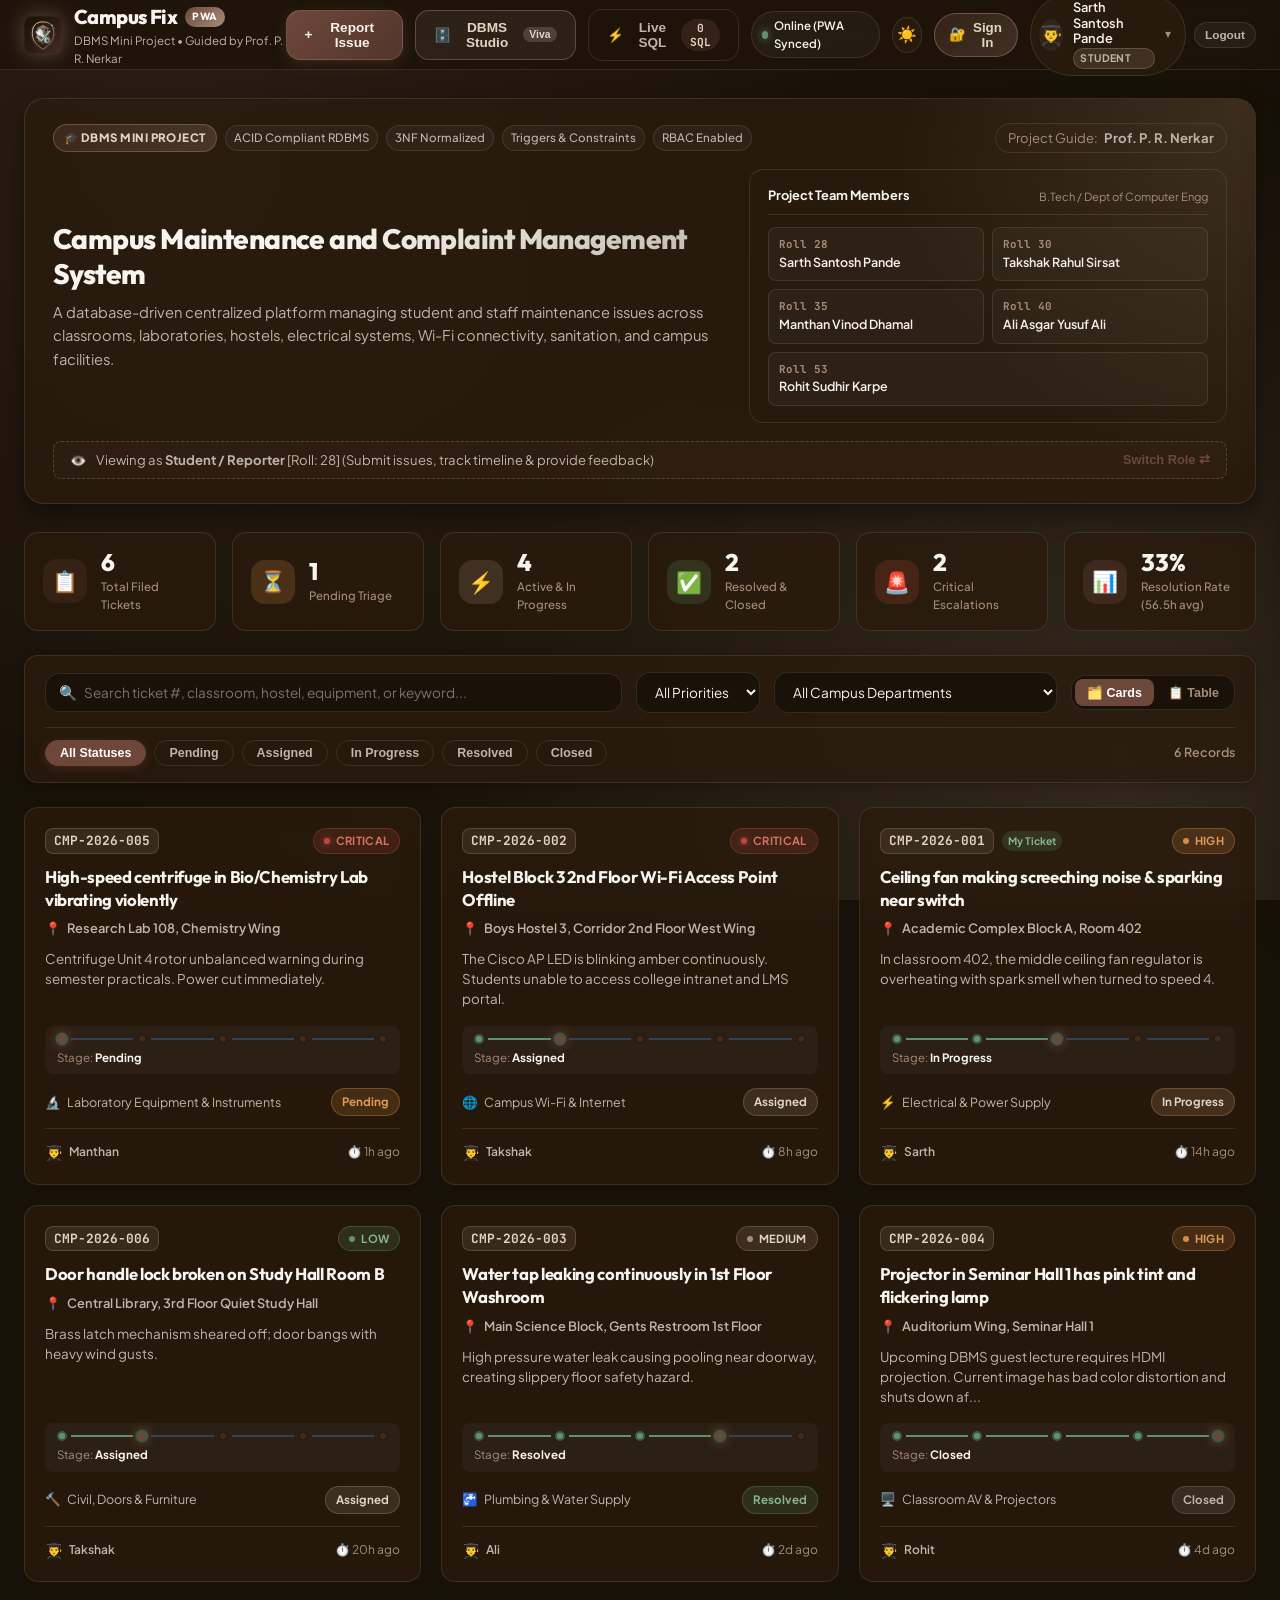
==== commit 01f9419d: "feat: update color palette to warm earthy luxury theme and add presentation docs" ====
--- a/index.html
+++ b/index.html
@@ -9,7 +9,7 @@
   <!-- PWA Metadata -->
   <meta name="description"
     content="Database-driven Progressive Web App for Campus Maintenance & Complaint Management System demonstrating ER modeling, Normalization, ACID Transactions, and RBAC.">
-  <meta name="theme-color" content="#0f172a">
+  <meta name="theme-color" content="#291C0E">
   <meta name="apple-mobile-web-app-capable" content="yes">
   <meta name="apple-mobile-web-app-status-bar-style" content="black-translucent">
   <meta name="apple-mobile-web-app-title" content="Campus Fix">
@@ -345,163 +345,163 @@
               <svg class="er-svg-canvas" viewBox="0 0 1150 680" width="100%">
                 <defs>
                   <linearGradient id="headerGrad" x1="0%" y1="0%" x2="100%" y2="100%">
-                    <stop offset="0%" stop-color="#312e81" />
-                    <stop offset="100%" stop-color="#4338ca" />
+                    <stop offset="0%" stop-color="#6E473B" />
+                    <stop offset="100%" stop-color="#291C0E" />
                   </linearGradient>
                   <linearGradient id="headerGradCyan" x1="0%" y1="0%" x2="100%" y2="100%">
-                    <stop offset="0%" stop-color="#0f766e" />
-                    <stop offset="100%" stop-color="#0d9488" />
+                    <stop offset="0%" stop-color="#A78D78" />
+                    <stop offset="100%" stop-color="#6E473B" />
                   </linearGradient>
                   <linearGradient id="headerGradAmber" x1="0%" y1="0%" x2="100%" y2="100%">
-                    <stop offset="0%" stop-color="#9a3412" />
-                    <stop offset="100%" stop-color="#c2410c" />
+                    <stop offset="0%" stop-color="#D98C45" />
+                    <stop offset="100%" stop-color="#6E473B" />
                   </linearGradient>
                   <filter id="shadow" x="-5%" y="-5%" width="110%" height="110%">
-                    <feDropShadow dx="0" dy="4" stdDeviation="6" flood-color="#000000" flood-opacity="0.4" />
+                    <feDropShadow dx="0" dy="4" stdDeviation="6" flood-color="#000000" flood-opacity="0.5" />
                   </filter>
                 </defs>
 
                 <!-- Connector Lines with Cardinality Labels -->
                 <!-- DEPARTMENTS -> USERS -->
-                <path d="M190 190 L190 280" stroke="#38bdf8" stroke-width="2.5" stroke-dasharray="none" />
-                <text x="200" y="240" fill="#38bdf8" font-size="12" font-weight="bold">1:N</text>
+                <path d="M190 190 L190 280" stroke="#A78D78" stroke-width="2.5" stroke-dasharray="none" />
+                <text x="200" y="240" fill="#A78D78" font-size="12" font-weight="bold">1:N</text>
 
                 <!-- DEPARTMENTS -> CATEGORIES -->
-                <path d="M290 120 L440 120" stroke="#38bdf8" stroke-width="2.5" />
-                <text x="350" y="112" fill="#38bdf8" font-size="12" font-weight="bold">1:N</text>
+                <path d="M290 120 L440 120" stroke="#A78D78" stroke-width="2.5" />
+                <text x="350" y="112" fill="#A78D78" font-size="12" font-weight="bold">1:N</text>
 
                 <!-- CATEGORIES -> COMPLAINTS -->
-                <path d="M540 190 L540 280" stroke="#a855f7" stroke-width="2.5" />
-                <text x="550" y="240" fill="#a855f7" font-size="12" font-weight="bold">1:N</text>
+                <path d="M540 190 L540 280" stroke="#6E473B" stroke-width="2.5" />
+                <text x="550" y="240" fill="#6E473B" font-size="12" font-weight="bold">1:N</text>
 
                 <!-- USERS (Reporter) -> COMPLAINTS -->
-                <path d="M290 350 L440 350" stroke="#10b981" stroke-width="2.5" />
-                <text x="350" y="342" fill="#10b981" font-size="12" font-weight="bold">1:N</text>
+                <path d="M290 350 L440 350" stroke="#5E936C" stroke-width="2.5" />
+                <text x="350" y="342" fill="#5E936C" font-size="12" font-weight="bold">1:N</text>
 
                 <!-- COMPLAINTS -> ASSIGNMENTS -->
-                <path d="M640 330 L780 250" stroke="#f59e0b" stroke-width="2.5" />
-                <text x="700" y="280" fill="#f59e0b" font-size="12" font-weight="bold">1:N</text>
+                <path d="M640 330 L780 250" stroke="#D98C45" stroke-width="2.5" />
+                <text x="700" y="280" fill="#D98C45" font-size="12" font-weight="bold">1:N</text>
 
                 <!-- COMPLAINTS -> COMPLAINT_UPDATES -->
-                <path d="M640 380 L780 410" stroke="#ec4899" stroke-width="2.5" />
-                <text x="700" y="390" fill="#ec4899" font-size="12" font-weight="bold">1:N</text>
+                <path d="M640 380 L780 410" stroke="#BEB5A9" stroke-width="2.5" />
+                <text x="700" y="390" fill="#BEB5A9" font-size="12" font-weight="bold">1:N</text>
 
                 <!-- COMPLAINTS -> FEEDBACK -->
-                <path d="M540 480 L540 540" stroke="#06b6d4" stroke-width="2.5" />
-                <text x="550" y="515" fill="#06b6d4" font-size="12" font-weight="bold">1:1 (Unique)</text>
+                <path d="M540 480 L540 540" stroke="#A78D78" stroke-width="2.5" />
+                <text x="550" y="515" fill="#A78D78" font-size="12" font-weight="bold">1:1 (Unique)</text>
 
                 <!-- COMPLAINTS -> ACTIVITY_LOGS -->
-                <path d="M440 450 L290 530" stroke="#8b5cf6" stroke-width="2.5" />
-                <text x="350" y="500" fill="#8b5cf6" font-size="12" font-weight="bold">1:N</text>
+                <path d="M440 450 L290 530" stroke="#E1D4C2" stroke-width="2.5" />
+                <text x="350" y="500" fill="#E1D4C2" font-size="12" font-weight="bold">1:N</text>
 
                 <!-- ENTITY 1: DEPARTMENTS -->
                 <g transform="translate(90, 50)" filter="url(#shadow)">
-                  <rect width="200" height="140" rx="8" fill="#1e293b" stroke="#38bdf8" stroke-width="1.5" />
+                  <rect width="200" height="140" rx="8" fill="#291C0E" stroke="#A78D78" stroke-width="1.5" />
                   <rect width="200" height="32" rx="8" fill="url(#headerGrad)" />
                   <text x="100" y="21" fill="#ffffff" font-family="'Plus Jakarta Sans', sans-serif" font-size="13"
                     font-weight="bold" text-anchor="middle">DEPARTMENTS</text>
-                  <text x="15" y="52" fill="#f8fafc" font-size="11">🔑 department_id [PK, INT]</text>
-                  <text x="15" y="70" fill="#94a3b8" font-size="11">dept_code [VARCHAR, UNQ]</text>
-                  <text x="15" y="88" fill="#94a3b8" font-size="11">dept_name [VARCHAR]</text>
-                  <text x="15" y="106" fill="#94a3b8" font-size="11">head_name [VARCHAR]</text>
-                  <text x="15" y="124" fill="#94a3b8" font-size="11">location_block [VARCHAR]</text>
+                  <text x="15" y="52" fill="#F7F3EE" font-size="11">🔑 department_id [PK, INT]</text>
+                  <text x="15" y="70" fill="#BEB5A9" font-size="11">dept_code [VARCHAR, UNQ]</text>
+                  <text x="15" y="88" fill="#BEB5A9" font-size="11">dept_name [VARCHAR]</text>
+                  <text x="15" y="106" fill="#BEB5A9" font-size="11">head_name [VARCHAR]</text>
+                  <text x="15" y="124" fill="#BEB5A9" font-size="11">location_block [VARCHAR]</text>
                 </g>
 
                 <!-- ENTITY 2: USERS -->
                 <g transform="translate(90, 280)" filter="url(#shadow)">
-                  <rect width="200" height="170" rx="8" fill="#1e293b" stroke="#10b981" stroke-width="1.5" />
+                  <rect width="200" height="170" rx="8" fill="#291C0E" stroke="#5E936C" stroke-width="1.5" />
                   <rect width="200" height="32" rx="8" fill="url(#headerGradCyan)" />
                   <text x="100" y="21" fill="#ffffff" font-family="'Plus Jakarta Sans', sans-serif" font-size="13"
                     font-weight="bold" text-anchor="middle">USERS (RBAC)</text>
-                  <text x="15" y="52" fill="#f8fafc" font-size="11">🔑 user_id [PK, INT]</text>
-                  <text x="15" y="70" fill="#94a3b8" font-size="11">name [VARCHAR]</text>
-                  <text x="15" y="88" fill="#94a3b8" font-size="11">email [VARCHAR, UNQ]</text>
-                  <text x="15" y="106" fill="#fcd34d" font-size="11">role [ENUM(ADMIN,STAFF,STUD)]</text>
-                  <text x="15" y="124" fill="#38bdf8" font-size="11">🔗 department_id [FK]</text>
-                  <text x="15" y="142" fill="#94a3b8" font-size="11">phone, roll_no, avatar</text>
-                  <text x="15" y="160" fill="#94a3b8" font-size="11">created_at [TIMESTAMP]</text>
+                  <text x="15" y="52" fill="#F7F3EE" font-size="11">🔑 user_id [PK, INT]</text>
+                  <text x="15" y="70" fill="#BEB5A9" font-size="11">name [VARCHAR]</text>
+                  <text x="15" y="88" fill="#BEB5A9" font-size="11">email [VARCHAR, UNQ]</text>
+                  <text x="15" y="106" fill="#D98C45" font-size="11">role [ENUM(ADMIN,STAFF,STUD)]</text>
+                  <text x="15" y="124" fill="#A78D78" font-size="11">🔗 department_id [FK]</text>
+                  <text x="15" y="142" fill="#BEB5A9" font-size="11">phone, roll_no, avatar</text>
+                  <text x="15" y="160" fill="#BEB5A9" font-size="11">created_at [TIMESTAMP]</text>
                 </g>
 
                 <!-- ENTITY 3: CATEGORIES -->
                 <g transform="translate(440, 50)" filter="url(#shadow)">
-                  <rect width="200" height="140" rx="8" fill="#1e293b" stroke="#a855f7" stroke-width="1.5" />
+                  <rect width="200" height="140" rx="8" fill="#291C0E" stroke="#6E473B" stroke-width="1.5" />
                   <rect width="200" height="32" rx="8" fill="url(#headerGrad)" />
                   <text x="100" y="21" fill="#ffffff" font-family="'Plus Jakarta Sans', sans-serif" font-size="13"
                     font-weight="bold" text-anchor="middle">CATEGORIES</text>
-                  <text x="15" y="52" fill="#f8fafc" font-size="11">🔑 category_id [PK, INT]</text>
-                  <text x="15" y="70" fill="#94a3b8" font-size="11">category_name [VARCHAR]</text>
-                  <text x="15" y="88" fill="#38bdf8" font-size="11">🔗 department_id [FK]</text>
-                  <text x="15" y="106" fill="#94a3b8" font-size="11">sla_hours [INT]</text>
-                  <text x="15" y="124" fill="#94a3b8" font-size="11">icon, description</text>
+                  <text x="15" y="52" fill="#F7F3EE" font-size="11">🔑 category_id [PK, INT]</text>
+                  <text x="15" y="70" fill="#BEB5A9" font-size="11">category_name [VARCHAR]</text>
+                  <text x="15" y="88" fill="#A78D78" font-size="11">🔗 department_id [FK]</text>
+                  <text x="15" y="106" fill="#BEB5A9" font-size="11">sla_hours [INT]</text>
+                  <text x="15" y="124" fill="#BEB5A9" font-size="11">icon, description</text>
                 </g>
 
                 <!-- ENTITY 4: COMPLAINTS (CENTRAL) -->
                 <g transform="translate(440, 280)" filter="url(#shadow)">
-                  <rect width="200" height="200" rx="8" fill="#1e293b" stroke="#f59e0b" stroke-width="2" />
+                  <rect width="200" height="200" rx="8" fill="#291C0E" stroke="#D98C45" stroke-width="2" />
                   <rect width="200" height="32" rx="8" fill="url(#headerGradAmber)" />
                   <text x="100" y="21" fill="#ffffff" font-family="'Plus Jakarta Sans', sans-serif" font-size="13"
                     font-weight="bold" text-anchor="middle">COMPLAINTS (CENTRAL)</text>
-                  <text x="15" y="52" fill="#f8fafc" font-size="11">🔑 complaint_id [PK, INT]</text>
-                  <text x="15" y="70" fill="#fcd34d" font-size="11">ticket_no [VARCHAR, UNQ]</text>
-                  <text x="15" y="88" fill="#10b981" font-size="11">🔗 reporter_id [FK -> users]</text>
-                  <text x="15" y="106" fill="#a855f7" font-size="11">🔗 category_id [FK -> cat]</text>
-                  <text x="15" y="124" fill="#38bdf8" font-size="11">🔗 assigned_to [FK -> users]</text>
-                  <text x="15" y="142" fill="#94a3b8" font-size="11">priority [ENUM(Crit,Hi,Med,Low)]</text>
-                  <text x="15" y="160" fill="#94a3b8" font-size="11">status [ENUM(Pend,Assg,Prog..)]</text>
-                  <text x="15" y="178" fill="#94a3b8" font-size="11">title, location, desc</text>
-                  <text x="15" y="194" fill="#94a3b8" font-size="10">created_at, resolved_at</text>
+                  <text x="15" y="52" fill="#F7F3EE" font-size="11">🔑 complaint_id [PK, INT]</text>
+                  <text x="15" y="70" fill="#D98C45" font-size="11">ticket_no [VARCHAR, UNQ]</text>
+                  <text x="15" y="88" fill="#5E936C" font-size="11">🔗 reporter_id [FK -> users]</text>
+                  <text x="15" y="106" fill="#6E473B" font-size="11">🔗 category_id [FK -> cat]</text>
+                  <text x="15" y="124" fill="#A78D78" font-size="11">🔗 assigned_to [FK -> users]</text>
+                  <text x="15" y="142" fill="#BEB5A9" font-size="11">priority [ENUM(Crit,Hi,Med,Low)]</text>
+                  <text x="15" y="160" fill="#BEB5A9" font-size="11">status [ENUM(Pend,Assg,Prog..)]</text>
+                  <text x="15" y="178" fill="#BEB5A9" font-size="11">title, location, desc</text>
+                  <text x="15" y="194" fill="#BEB5A9" font-size="10">created_at, resolved_at</text>
                 </g>
 
                 <!-- ENTITY 5: ASSIGNMENTS -->
                 <g transform="translate(780, 160)" filter="url(#shadow)">
-                  <rect width="200" height="140" rx="8" fill="#1e293b" stroke="#f59e0b" stroke-width="1.5" />
+                  <rect width="200" height="140" rx="8" fill="#291C0E" stroke="#D98C45" stroke-width="1.5" />
                   <rect width="200" height="32" rx="8" fill="url(#headerGrad)" />
                   <text x="100" y="21" fill="#ffffff" font-family="'Plus Jakarta Sans', sans-serif" font-size="13"
                     font-weight="bold" text-anchor="middle">ASSIGNMENTS</text>
-                  <text x="15" y="52" fill="#f8fafc" font-size="11">🔑 assignment_id [PK, INT]</text>
-                  <text x="15" y="70" fill="#f59e0b" font-size="11">🔗 complaint_id [FK]</text>
-                  <text x="15" y="88" fill="#10b981" font-size="11">🔗 assigned_by [FK -> users]</text>
-                  <text x="15" y="106" fill="#10b981" font-size="11">🔗 assigned_to [FK -> users]</text>
-                  <text x="15" y="124" fill="#94a3b8" font-size="11">instructions, assigned_at</text>
+                  <text x="15" y="52" fill="#F7F3EE" font-size="11">🔑 assignment_id [PK, INT]</text>
+                  <text x="15" y="70" fill="#D98C45" font-size="11">🔗 complaint_id [FK]</text>
+                  <text x="15" y="88" fill="#5E936C" font-size="11">🔗 assigned_by [FK -> users]</text>
+                  <text x="15" y="106" fill="#5E936C" font-size="11">🔗 assigned_to [FK -> users]</text>
+                  <text x="15" y="124" fill="#BEB5A9" font-size="11">instructions, assigned_at</text>
                 </g>
 
                 <!-- ENTITY 6: COMPLAINT_UPDATES -->
                 <g transform="translate(780, 360)" filter="url(#shadow)">
-                  <rect width="200" height="140" rx="8" fill="#1e293b" stroke="#ec4899" stroke-width="1.5" />
+                  <rect width="200" height="140" rx="8" fill="#291C0E" stroke="#BEB5A9" stroke-width="1.5" />
                   <rect width="200" height="32" rx="8" fill="url(#headerGrad)" />
                   <text x="100" y="21" fill="#ffffff" font-family="'Plus Jakarta Sans', sans-serif" font-size="13"
                     font-weight="bold" text-anchor="middle">COMPLAINT_UPDATES</text>
-                  <text x="15" y="52" fill="#f8fafc" font-size="11">🔑 update_id [PK, INT]</text>
-                  <text x="15" y="70" fill="#f59e0b" font-size="11">🔗 complaint_id [FK]</text>
-                  <text x="15" y="88" fill="#10b981" font-size="11">🔗 updated_by [FK -> users]</text>
-                  <text x="15" y="106" fill="#94a3b8" font-size="11">old_status, new_status</text>
-                  <text x="15" y="124" fill="#94a3b8" font-size="11">notes, created_at</text>
+                  <text x="15" y="52" fill="#F7F3EE" font-size="11">🔑 update_id [PK, INT]</text>
+                  <text x="15" y="70" fill="#D98C45" font-size="11">🔗 complaint_id [FK]</text>
+                  <text x="15" y="88" fill="#5E936C" font-size="11">🔗 updated_by [FK -> users]</text>
+                  <text x="15" y="106" fill="#BEB5A9" font-size="11">old_status, new_status</text>
+                  <text x="15" y="124" fill="#BEB5A9" font-size="11">notes, created_at</text>
                 </g>
 
                 <!-- ENTITY 7: FEEDBACK -->
                 <g transform="translate(440, 540)" filter="url(#shadow)">
-                  <rect width="200" height="130" rx="8" fill="#1e293b" stroke="#06b6d4" stroke-width="1.5" />
+                  <rect width="200" height="130" rx="8" fill="#291C0E" stroke="#A78D78" stroke-width="1.5" />
                   <rect width="200" height="32" rx="8" fill="url(#headerGradCyan)" />
                   <text x="100" y="21" fill="#ffffff" font-family="'Plus Jakarta Sans', sans-serif" font-size="13"
                     font-weight="bold" text-anchor="middle">FEEDBACK (1:1)</text>
-                  <text x="15" y="52" fill="#f8fafc" font-size="11">🔑 feedback_id [PK, INT]</text>
-                  <text x="15" y="70" fill="#f59e0b" font-size="11">🔗 complaint_id [FK, UNIQUE]</text>
-                  <text x="15" y="88" fill="#10b981" font-size="11">🔗 student_id [FK -> users]</text>
-                  <text x="15" y="106" fill="#fcd34d" font-size="11">rating [INT, CHECK 1-5]</text>
-                  <text x="15" y="122" fill="#94a3b8" font-size="11">satisfaction_level, comments</text>
+                  <text x="15" y="52" fill="#F7F3EE" font-size="11">🔑 feedback_id [PK, INT]</text>
+                  <text x="15" y="70" fill="#D98C45" font-size="11">🔗 complaint_id [FK, UNIQUE]</text>
+                  <text x="15" y="88" fill="#5E936C" font-size="11">🔗 student_id [FK -> users]</text>
+                  <text x="15" y="106" fill="#D98C45" font-size="11">rating [INT, CHECK 1-5]</text>
+                  <text x="15" y="122" fill="#BEB5A9" font-size="11">satisfaction_level, comments</text>
                 </g>
 
                 <!-- ENTITY 8: ACTIVITY_LOGS -->
                 <g transform="translate(90, 510)" filter="url(#shadow)">
-                  <rect width="200" height="140" rx="8" fill="#1e293b" stroke="#8b5cf6" stroke-width="1.5" />
+                  <rect width="200" height="140" rx="8" fill="#291C0E" stroke="#E1D4C2" stroke-width="1.5" />
                   <rect width="200" height="32" rx="8" fill="url(#headerGrad)" />
                   <text x="100" y="21" fill="#ffffff" font-family="'Plus Jakarta Sans', sans-serif" font-size="13"
                     font-weight="bold" text-anchor="middle">ACTIVITY_LOGS (AUDIT)</text>
-                  <text x="15" y="52" fill="#f8fafc" font-size="11">🔑 log_id [PK, INT]</text>
-                  <text x="15" y="70" fill="#f59e0b" font-size="11">🔗 complaint_id [FK, Nullable]</text>
-                  <text x="15" y="88" fill="#10b981" font-size="11">🔗 user_id [FK -> users]</text>
-                  <text x="15" y="106" fill="#94a3b8" font-size="11">action_type, sql_executed</text>
-                  <text x="15" y="124" fill="#94a3b8" font-size="11">details, timestamp</text>
+                  <text x="15" y="52" fill="#F7F3EE" font-size="11">🔑 log_id [PK, INT]</text>
+                  <text x="15" y="70" fill="#D98C45" font-size="11">🔗 complaint_id [FK, Nullable]</text>
+                  <text x="15" y="88" fill="#5E936C" font-size="11">🔗 user_id [FK -> users]</text>
+                  <text x="15" y="106" fill="#BEB5A9" font-size="11">action_type, sql_executed</text>
+                  <text x="15" y="124" fill="#BEB5A9" font-size="11">details, timestamp</text>
                 </g>
               </svg>
             </div>
--- a/css/style.css
+++ b/css/style.css
@@ -1,50 +1,66 @@
 /* ==========================================================================
    CampusFix - Modern PWA & DBMS Mini Project Design System
-   Aesthetic: Deep Indigo/Slate Glassmorphism, Clean Data Typography,
+   Aesthetic: Warm Luxury Earth Harmony Palette
+              [#291C0E - Deep Espresso, #6E473B - Rich Mocha,
+               #A78D78 - Warm Sand, #BEB5A9 - Pebble Oatmeal, #E1D4C2 - Linen Cream]
+              Warm Organic Glassmorphism, Editorial Data Typography,
               Fluid Responsive Layouts & Sleek Interactive Controls
    ========================================================================== */
 
 :root {
+  /* 5-Color Harmony Palette Foundation:
+     #291C0E: Velvety deep espresso chocolate
+     #6E473B: Warm mocha chestnut terracotta
+     #A78D78: Warm sand desert camel taupe
+     #BEB5A9: Soft stone pebble oatmeal gray
+     #E1D4C2: Warm ivory linen almond cream
+  */
+  --c-espresso: #291C0E;
+  --c-mocha: #6E473B;
+  --c-sand: #A78D78;
+  --c-oatmeal: #BEB5A9;
+  --c-cream: #E1D4C2;
+
   /* Color Palette - Dark Theme (Default) */
-  --bg-main: #090d16;
-  --bg-card: rgba(18, 24, 38, 0.75);
-  --bg-card-hover: rgba(28, 38, 60, 0.85);
-  --bg-glass: rgba(15, 23, 42, 0.82);
-  --bg-surface: #131b2e;
-  --bg-input: #0f172a;
+  --bg-main: #181108;
+  --bg-card: rgba(41, 28, 14, 0.78);
+  --bg-card-hover: rgba(65, 45, 25, 0.88);
+  --bg-glass: rgba(30, 20, 10, 0.88);
+  --bg-surface: #261a0d;
+  --bg-input: #1a1108;
   
-  --border-subtle: rgba(255, 255, 255, 0.08);
-  --border-highlight: rgba(99, 102, 241, 0.35);
-  --border-active: #6366f1;
-
-  --text-main: #f8fafc;
-  --text-secondary: #94a3b8;
-  --text-muted: #64748b;
+  --border-subtle: rgba(225, 212, 194, 0.12);
+  --border-highlight: rgba(167, 141, 120, 0.38);
+  --border-active: #A78D78;
+
+  --text-main: #F7F3EE;
+  --text-secondary: #BEB5A9;
+  --text-muted: #A78D78;
 
   /* Accent Colors */
-  --primary: #6366f1;
-  --primary-hover: #4f46e5;
-  --primary-glow: rgba(99, 102, 241, 0.25);
+  --primary: #6E473B;
+  --primary-hover: #845648;
+  --primary-glow: rgba(110, 71, 59, 0.38);
   
-  --cyan: #06b6d4;
-  --cyan-glow: rgba(6, 182, 212, 0.2);
-  --emerald: #10b981;
-  --amber: #f59e0b;
-  --rose: #f43f5e;
-  --purple: #a855f7;
+  --cyan: #A78D78;
+  --cyan-glow: rgba(167, 141, 120, 0.25);
+  --emerald: #5E936C;
+  --amber: #D98C45;
+  --rose: #B84A39;
+  --purple: #8C5E58;
 
   /* Status Colors */
-  --status-pending: #f59e0b;
-  --status-assigned: #38bdf8;
-  --status-progress: #818cf8;
-  --status-resolved: #10b981;
-  --status-closed: #64748b;
+  --status-pending: #D98C45;
+  --status-assigned: #A78D78;
+  --status-progress: #C28D5E;
+  --status-resolved: #5E936C;
+  --status-closed: #8C7B6E;
 
   /* Priority Colors */
-  --prio-low: #10b981;
-  --prio-med: #38bdf8;
-  --prio-high: #f59e0b;
-  --prio-crit: #ef4444;
+  --prio-low: #5E936C;
+  --prio-med: #A78D78;
+  --prio-high: #D98C45;
+  --prio-crit: #B84A39;
 
   /* Radius & Shadows */
   --radius-sm: 8px;
@@ -52,9 +68,9 @@
   --radius-lg: 20px;
   --radius-full: 9999px;
 
-  --shadow-sm: 0 2px 8px rgba(0, 0, 0, 0.2);
-  --shadow-md: 0 8px 24px rgba(0, 0, 0, 0.35);
-  --shadow-lg: 0 16px 40px rgba(0, 0, 0, 0.45);
+  --shadow-sm: 0 2px 8px rgba(0, 0, 0, 0.25);
+  --shadow-md: 0 8px 24px rgba(0, 0, 0, 0.42);
+  --shadow-lg: 0 16px 40px rgba(0, 0, 0, 0.55);
   --shadow-glow: 0 0 20px var(--primary-glow);
 
   /* Fonts */
@@ -67,24 +83,24 @@
 
 /* Light Theme Overrides */
 [data-theme="light"] {
-  --bg-main: #f1f5f9;
-  --bg-card: rgba(255, 255, 255, 0.88);
+  --bg-main: #EFE9E0;
+  --bg-card: rgba(255, 255, 255, 0.90);
   --bg-card-hover: rgba(255, 255, 255, 1);
-  --bg-glass: rgba(255, 255, 255, 0.92);
-  --bg-surface: #ffffff;
-  --bg-input: #f8fafc;
+  --bg-glass: rgba(247, 243, 237, 0.94);
+  --bg-surface: #E6DDD1;
+  --bg-input: #FAF7F2;
   
-  --border-subtle: rgba(0, 0, 0, 0.08);
-  --border-highlight: rgba(99, 102, 241, 0.3);
-  --border-active: #4f46e5;
-
-  --text-main: #0f172a;
-  --text-secondary: #475569;
-  --text-muted: #64748b;
-
-  --shadow-sm: 0 2px 8px rgba(0, 0, 0, 0.06);
-  --shadow-md: 0 8px 24px rgba(15, 23, 42, 0.08);
-  --shadow-lg: 0 16px 36px rgba(15, 23, 42, 0.12);
+  --border-subtle: rgba(41, 28, 14, 0.12);
+  --border-highlight: rgba(110, 71, 59, 0.28);
+  --border-active: #6E473B;
+
+  --text-main: #291C0E;
+  --text-secondary: #5C4535;
+  --text-muted: #826F61;
+
+  --shadow-sm: 0 2px 8px rgba(41, 28, 14, 0.06);
+  --shadow-md: 0 8px 24px rgba(41, 28, 14, 0.08);
+  --shadow-lg: 0 16px 36px rgba(41, 28, 14, 0.12);
 }
 
 /* Base Reset & Typography */
@@ -102,10 +118,17 @@
   min-height: 100vh;
   line-height: 1.55;
   background-image: 
-    radial-gradient(circle at 10% 10%, rgba(99, 102, 241, 0.08) 0%, transparent 40%),
-    radial-gradient(circle at 90% 80%, rgba(6, 182, 212, 0.07) 0%, transparent 45%);
+    radial-gradient(circle at 12% 15%, rgba(110, 71, 59, 0.22) 0%, transparent 50%),
+    radial-gradient(circle at 88% 85%, rgba(167, 141, 120, 0.18) 0%, transparent 50%),
+    radial-gradient(circle at 50% 50%, rgba(41, 28, 14, 0.35) 0%, transparent 80%);
   background-attachment: fixed;
   overflow-x: hidden;
+}
+
+[data-theme="light"] body {
+  background-image: 
+    radial-gradient(circle at 10% 12%, rgba(167, 141, 120, 0.22) 0%, transparent 50%),
+    radial-gradient(circle at 90% 88%, rgba(110, 71, 59, 0.12) 0%, transparent 50%);
 }
 
 h1, h2, h3, h4, h5, h6 {
@@ -167,7 +190,7 @@
 }
 
 .brand-logo {
-  filter: drop-shadow(0 0 10px rgba(99, 102, 241, 0.4));
+  filter: drop-shadow(0 0 10px rgba(167, 141, 120, 0.45));
   transition: transform 0.3s cubic-bezier(0.34, 1.56, 0.64, 1);
 }
 
@@ -187,7 +210,7 @@
 
 .badge-pwa {
   font-size: 0.65rem;
-  background: linear-gradient(135deg, #06b6d4, #6366f1);
+  background: linear-gradient(135deg, #6E473B, #A78D78);
   color: #fff;
   padding: 2px 7px;
   border-radius: var(--radius-full);
@@ -260,21 +283,21 @@
 }
 
 .role-admin {
-  background: rgba(168, 85, 247, 0.18);
-  color: #c084fc;
-  border: 1px solid rgba(168, 85, 247, 0.3);
+  background: rgba(110, 71, 59, 0.22);
+  color: #E1D4C2;
+  border: 1px solid rgba(110, 71, 59, 0.4);
 }
 
 .role-staff {
-  background: rgba(245, 158, 11, 0.18);
-  color: #fbbf24;
-  border: 1px solid rgba(245, 158, 11, 0.3);
+  background: rgba(217, 140, 69, 0.18);
+  color: #D98C45;
+  border: 1px solid rgba(217, 140, 69, 0.35);
 }
 
 .role-student {
-  background: rgba(16, 185, 129, 0.18);
-  color: #34d399;
-  border: 1px solid rgba(16, 185, 129, 0.3);
+  background: rgba(167, 141, 120, 0.2);
+  color: #BEB5A9;
+  border: 1px solid rgba(167, 141, 120, 0.35);
 }
 
 .caret-down {
@@ -301,8 +324,8 @@
   border-radius: 50%;
 }
 
-.status-dot.green { background: #10b981; box-shadow: 0 0 8px #10b981; }
-.status-dot.amber { background: #f59e0b; box-shadow: 0 0 8px #f59e0b; }
+.status-dot.green { background: #5E936C; box-shadow: 0 0 8px #5E936C; }
+.status-dot.amber { background: #D98C45; box-shadow: 0 0 8px #D98C45; }
 
 /* Buttons */
 .btn {
@@ -321,28 +344,30 @@
 }
 
 .btn-primary {
-  background: linear-gradient(135deg, #6366f1, #4f46e5);
-  color: #ffffff;
-  box-shadow: 0 4px 14px var(--primary-glow);
+  background: linear-gradient(135deg, #6E473B, #52352b);
+  color: #F7F3EE;
+  box-shadow: 0 4px 14px rgba(110, 71, 59, 0.35);
+  border: 1px solid rgba(167, 141, 120, 0.3);
 }
 
 .btn-primary:hover {
-  background: linear-gradient(135deg, #4f46e5, #4338ca);
+  background: linear-gradient(135deg, #825446, #633f34);
   transform: translateY(-2px);
-  box-shadow: 0 6px 20px var(--primary-glow);
+  box-shadow: 0 6px 20px rgba(110, 71, 59, 0.45);
+  border-color: #A78D78;
 }
 
 .btn-outline-cyan {
-  background: rgba(6, 182, 212, 0.1);
-  color: #38bdf8;
-  border: 1px solid rgba(6, 182, 212, 0.35);
+  background: rgba(167, 141, 120, 0.12);
+  color: #E1D4C2;
+  border: 1px solid rgba(167, 141, 120, 0.4);
 }
 
 .btn-outline-cyan:hover {
-  background: rgba(6, 182, 212, 0.2);
-  border-color: #38bdf8;
+  background: rgba(167, 141, 120, 0.22);
+  border-color: #E1D4C2;
   transform: translateY(-2px);
-  box-shadow: 0 0 14px var(--cyan-glow);
+  box-shadow: 0 0 14px rgba(167, 141, 120, 0.25);
 }
 
 .btn-ghost {
@@ -358,20 +383,20 @@
 }
 
 .btn-success {
-  background: linear-gradient(135deg, #10b981, #059669);
+  background: linear-gradient(135deg, #5E936C, #4a7756);
   color: #ffffff;
 }
 
 .btn-success:hover {
-  background: #059669;
+  background: #4a7756;
   transform: translateY(-1px);
 }
 
 .btn-install {
-  background: linear-gradient(135deg, #10b981, #06b6d4);
+  background: linear-gradient(135deg, #6E473B, #A78D78);
   color: #ffffff;
   font-weight: 700;
-  box-shadow: 0 4px 14px rgba(16, 185, 129, 0.3);
+  box-shadow: 0 4px 14px rgba(110, 71, 59, 0.35);
   animation: pulse-soft 2s infinite ease-in-out;
 }
 
@@ -413,8 +438,8 @@
   font-size: 0.7rem;
   padding: 2px 7px;
   border-radius: var(--radius-full);
-  background: rgba(99, 102, 241, 0.25);
-  color: #818cf8;
+  background: rgba(110, 71, 59, 0.3);
+  color: #E1D4C2;
   font-weight: 700;
   font-family: var(--font-mono);
 }
@@ -447,7 +472,7 @@
   right: 0;
   width: 350px;
   height: 100%;
-  background: radial-gradient(circle at top right, rgba(99, 102, 241, 0.12), transparent 70%);
+  background: radial-gradient(circle at top right, rgba(167, 141, 120, 0.18), transparent 70%);
   pointer-events: none;
 }
 
@@ -468,9 +493,9 @@
 }
 
 .academic-tag {
-  background: linear-gradient(135deg, rgba(99, 102, 241, 0.25), rgba(168, 85, 247, 0.25));
-  color: #c084fc;
-  border: 1px solid rgba(168, 85, 247, 0.35);
+  background: linear-gradient(135deg, rgba(110, 71, 59, 0.3), rgba(167, 141, 120, 0.25));
+  color: #E1D4C2;
+  border: 1px solid rgba(167, 141, 120, 0.4);
   padding: 4px 10px;
   border-radius: var(--radius-full);
   font-size: 0.72rem;
@@ -514,13 +539,13 @@
   font-weight: 800;
   line-height: 1.25;
   margin-bottom: 10px;
-  background: linear-gradient(135deg, #ffffff 40%, #94a3b8 100%);
+  background: linear-gradient(135deg, #F7F3EE 40%, #BEB5A9 100%);
   -webkit-background-clip: text;
   -webkit-text-fill-color: transparent;
 }
 
 [data-theme="light"] .project-title {
-  background: linear-gradient(135deg, #0f172a 40%, #475569 100%);
+  background: linear-gradient(135deg, #291C0E 40%, #6E473B 100%);
   -webkit-background-clip: text;
   -webkit-text-fill-color: transparent;
 }
@@ -580,7 +605,7 @@
 
 .team-member-pill:hover {
   border-color: var(--primary);
-  background: rgba(99, 102, 241, 0.08);
+  background: rgba(110, 71, 59, 0.12);
   transform: translateY(-2px);
 }
 
@@ -601,8 +626,8 @@
 .perspective-bar {
   margin-top: 18px;
   padding: 8px 16px;
-  background: rgba(99, 102, 241, 0.08);
-  border: 1px dashed rgba(99, 102, 241, 0.3);
+  background: rgba(110, 71, 59, 0.1);
+  border: 1px dashed rgba(167, 141, 120, 0.35);
   border-radius: var(--radius-sm);
   display: flex;
   align-items: center;
@@ -669,12 +694,12 @@
   flex-shrink: 0;
 }
 
-.icon-total { background: rgba(99, 102, 241, 0.15); }
-.icon-pending { background: rgba(245, 158, 11, 0.15); }
-.icon-active { background: rgba(6, 182, 212, 0.15); }
-.icon-resolved { background: rgba(16, 185, 129, 0.15); }
-.icon-critical { background: rgba(239, 68, 68, 0.15); }
-.icon-sla { background: rgba(168, 85, 247, 0.15); }
+.icon-total { background: rgba(110, 71, 59, 0.2); color: #E1D4C2; }
+.icon-pending { background: rgba(217, 140, 69, 0.2); color: #D98C45; }
+.icon-active { background: rgba(167, 141, 120, 0.2); color: #E1D4C2; }
+.icon-resolved { background: rgba(94, 147, 108, 0.2); color: #86B392; }
+.icon-critical { background: rgba(184, 74, 57, 0.2); color: #d87162; }
+.icon-sla { background: rgba(140, 94, 88, 0.2); color: #BEB5A9; }
 
 .kpi-data {
   display: flex;
@@ -892,17 +917,17 @@
   font-family: var(--font-mono);
   font-size: 0.8rem;
   font-weight: 700;
-  color: var(--cyan);
-  background: rgba(6, 182, 212, 0.1);
+  color: #E1D4C2;
+  background: rgba(167, 141, 120, 0.15);
   padding: 2px 8px;
   border-radius: var(--radius-sm);
-  border: 1px solid rgba(6, 182, 212, 0.25);
+  border: 1px solid rgba(167, 141, 120, 0.3);
 }
 
 .chip-my-ticket {
   font-size: 0.65rem;
-  background: rgba(16, 185, 129, 0.15);
-  color: #34d399;
+  background: rgba(94, 147, 108, 0.2);
+  color: #86B392;
   padding: 2px 6px;
   border-radius: var(--radius-full);
   font-weight: 700;
@@ -910,8 +935,8 @@
 
 .chip-assigned-me {
   font-size: 0.65rem;
-  background: rgba(245, 158, 11, 0.15);
-  color: #fbbf24;
+  background: rgba(217, 140, 69, 0.2);
+  color: #E29B57;
   padding: 2px 6px;
   border-radius: var(--radius-full);
   font-weight: 700;
@@ -937,32 +962,32 @@
 }
 
 .priority-critical {
-  background: rgba(239, 68, 68, 0.18);
-  color: #f87171;
-  border: 1px solid rgba(239, 68, 68, 0.35);
-}
-.priority-critical .dot { background: #ef4444; box-shadow: 0 0 6px #ef4444; animation: pulse-crit 1.2s infinite; }
+  background: rgba(184, 74, 57, 0.18);
+  color: #d87162;
+  border: 1px solid rgba(184, 74, 57, 0.35);
+}
+.priority-critical .dot { background: #B84A39; box-shadow: 0 0 6px #B84A39; animation: pulse-crit 1.2s infinite; }
 
 .priority-high {
-  background: rgba(245, 158, 11, 0.18);
-  color: #fbbf24;
-  border: 1px solid rgba(245, 158, 11, 0.35);
-}
-.priority-high .dot { background: #f59e0b; }
+  background: rgba(217, 140, 69, 0.18);
+  color: #E29B57;
+  border: 1px solid rgba(217, 140, 69, 0.35);
+}
+.priority-high .dot { background: #D98C45; }
 
 .priority-medium {
-  background: rgba(56, 189, 248, 0.15);
-  color: #38bdf8;
-  border: 1px solid rgba(56, 189, 248, 0.3);
-}
-.priority-medium .dot { background: #38bdf8; }
+  background: rgba(167, 141, 120, 0.18);
+  color: #E1D4C2;
+  border: 1px solid rgba(167, 141, 120, 0.35);
+}
+.priority-medium .dot { background: #A78D78; }
 
 .priority-low {
-  background: rgba(16, 185, 129, 0.15);
-  color: #34d399;
-  border: 1px solid rgba(16, 185, 129, 0.3);
-}
-.priority-low .dot { background: #10b981; }
+  background: rgba(94, 147, 108, 0.18);
+  color: #86B392;
+  border: 1px solid rgba(94, 147, 108, 0.35);
+}
+.priority-low .dot { background: #5E936C; }
 
 .card-title {
   font-size: 1.05rem;
@@ -1022,15 +1047,15 @@
   width: 10px;
   height: 10px;
   border-radius: 50%;
-  background: #334155;
-  border: 2px solid #1e293b;
+  background: #3d2c1d;
+  border: 2px solid #291C0E;
   z-index: 2;
   transition: all 0.2s;
 }
 
 .step-mini-node.done .step-dot {
   background: var(--emerald);
-  border-color: #064e3b;
+  border-color: #3b5a43;
 }
 
 .step-mini-node.current .step-dot {
@@ -1084,11 +1109,11 @@
   display: inline-block;
 }
 
-.status-pending { background: rgba(245, 158, 11, 0.15); color: #fbbf24; border: 1px solid rgba(245, 158, 11, 0.3); }
-.status-assigned { background: rgba(56, 189, 248, 0.15); color: #38bdf8; border: 1px solid rgba(56, 189, 248, 0.3); }
-.status-in-progress { background: rgba(129, 140, 248, 0.15); color: #818cf8; border: 1px solid rgba(129, 140, 248, 0.3); }
-.status-resolved { background: rgba(16, 185, 129, 0.15); color: #34d399; border: 1px solid rgba(16, 185, 129, 0.3); }
-.status-closed { background: rgba(100, 116, 139, 0.15); color: #94a3b8; border: 1px solid rgba(100, 116, 139, 0.3); }
+.status-pending { background: rgba(217, 140, 69, 0.18); color: #E29B57; border: 1px solid rgba(217, 140, 69, 0.35); }
+.status-assigned { background: rgba(167, 141, 120, 0.18); color: #E1D4C2; border: 1px solid rgba(167, 141, 120, 0.35); }
+.status-in-progress { background: rgba(194, 141, 94, 0.2); color: #E1D4C2; border: 1px solid rgba(194, 141, 94, 0.35); }
+.status-resolved { background: rgba(94, 147, 108, 0.18); color: #86B392; border: 1px solid rgba(94, 147, 108, 0.35); }
+.status-closed { background: rgba(140, 123, 110, 0.2); color: #BEB5A9; border: 1px solid rgba(140, 123, 110, 0.35); }
 
 .card-footer-row {
   display: flex;
@@ -1207,7 +1232,7 @@
   left: 0;
   right: 0;
   bottom: 0;
-  background: rgba(3, 7, 18, 0.82);
+  background: rgba(24, 17, 8, 0.88);
   backdrop-filter: blur(8px);
   -webkit-backdrop-filter: blur(8px);
   z-index: 1000;
@@ -1340,7 +1365,7 @@
 }
 
 .form-desc-banner {
-  background: rgba(99, 102, 241, 0.08);
+  background: rgba(110, 71, 59, 0.12);
   border-left: 3px solid var(--primary);
   padding: 10px 14px;
   font-size: 0.82rem;
@@ -1373,7 +1398,7 @@
 
 .category-radio-card input:checked + .card-inner {
   border-color: var(--primary);
-  background: rgba(99, 102, 241, 0.12);
+  background: rgba(110, 71, 59, 0.2);
   box-shadow: 0 0 10px var(--primary-glow);
 }
 
@@ -1460,8 +1485,8 @@
   width: 32px;
   height: 32px;
   border-radius: 50%;
-  background: #1e293b;
-  border: 2px solid #334155;
+  background: #291C0E;
+  border: 2px solid #523926;
   color: var(--text-muted);
   display: flex;
   align-items: center;
@@ -1474,7 +1499,7 @@
 
 .step-item.done .step-circle {
   background: var(--emerald);
-  border-color: #064e3b;
+  border-color: #3b5a43;
   color: #fff;
 }
 
@@ -1502,7 +1527,7 @@
   left: 50%;
   width: 100%;
   height: 3px;
-  background: #334155;
+  background: #523926;
   z-index: 1;
 }
 
@@ -1575,8 +1600,8 @@
 }
 
 .academic-note-box {
-  background: rgba(99, 102, 241, 0.06);
-  border: 1px solid rgba(99, 102, 241, 0.25);
+  background: rgba(110, 71, 59, 0.12);
+  border: 1px solid rgba(167, 141, 120, 0.3);
   border-radius: var(--radius-sm);
   padding: 12px;
 }
@@ -1584,7 +1609,7 @@
 .note-title {
   font-size: 0.75rem;
   font-weight: 700;
-  color: #818cf8;
+  color: #E1D4C2;
   margin-bottom: 6px;
 }
 
@@ -1605,18 +1630,18 @@
 }
 
 .admin-action-card {
-  background: rgba(168, 85, 247, 0.08);
-  border-color: rgba(168, 85, 247, 0.3);
+  background: rgba(110, 71, 59, 0.15);
+  border-color: rgba(110, 71, 59, 0.35);
 }
 
 .staff-action-card {
-  background: rgba(245, 158, 11, 0.08);
-  border-color: rgba(245, 158, 11, 0.3);
+  background: rgba(217, 140, 69, 0.12);
+  border-color: rgba(217, 140, 69, 0.35);
 }
 
 .feedback-action-card {
-  background: rgba(16, 185, 129, 0.08);
-  border-color: rgba(16, 185, 129, 0.3);
+  background: rgba(94, 147, 108, 0.12);
+  border-color: rgba(94, 147, 108, 0.35);
 }
 
 .action-card h4 {
@@ -1692,8 +1717,8 @@
 }
 
 .feedback-display-box {
-  background: rgba(16, 185, 129, 0.1);
-  border: 1px solid rgba(16, 185, 129, 0.25);
+  background: rgba(110, 71, 59, 0.12);
+  border: 1px solid rgba(167, 141, 120, 0.3);
   border-radius: var(--radius-sm);
   padding: 14px;
   text-align: center;
@@ -1701,7 +1726,7 @@
 
 .feedback-stars {
   font-size: 1.4rem;
-  color: #fbbf24;
+  color: #D98C45;
   margin-bottom: 4px;
 }
 
@@ -1764,7 +1789,7 @@
 
 .persona-card.active {
   border-color: var(--primary);
-  background: rgba(99, 102, 241, 0.12);
+  background: rgba(110, 71, 59, 0.2);
   box-shadow: 0 0 12px var(--primary-glow);
 }
 
@@ -1882,12 +1907,12 @@
   gap: 6px;
 }
 
-.pk-dot { width: 8px; height: 8px; border-radius: 50%; background: #fbbf24; }
-.fk-dot { width: 8px; height: 8px; border-radius: 50%; background: #38bdf8; }
-.rel-line { width: 14px; height: 2px; background: #6366f1; }
+.pk-dot { width: 8px; height: 8px; border-radius: 50%; background: #D98C45; }
+.fk-dot { width: 8px; height: 8px; border-radius: 50%; background: #A78D78; }
+.rel-line { width: 14px; height: 2px; background: #6E473B; }
 
 .er-canvas-wrapper {
-  background: #090d16;
+  background: #181108;
   border: 1px solid var(--border-subtle);
   border-radius: var(--radius-md);
   padding: 16px;
@@ -2005,11 +2030,11 @@
 
 .sql-textarea {
   width: 100%;
-  background: #090d16;
+  background: #140d06;
   border: 1px solid var(--border-highlight);
   border-radius: var(--radius-sm);
   padding: 14px;
-  color: #38bdf8;
+  color: #E1D4C2;
   font-family: var(--font-mono);
   font-size: 0.85rem;
   line-height: 1.5;
@@ -2075,15 +2100,15 @@
 }
 
 .sql-error-box {
-  background: rgba(239, 68, 68, 0.12);
-  border: 1px solid rgba(239, 68, 68, 0.35);
+  background: rgba(184, 74, 57, 0.15);
+  border: 1px solid rgba(184, 74, 57, 0.35);
   border-radius: var(--radius-sm);
   padding: 12px;
 }
 
 .error-header {
   font-weight: 700;
-  color: #f87171;
+  color: #d87162;
   font-size: 0.82rem;
   margin-bottom: 4px;
 }
@@ -2091,7 +2116,7 @@
 .error-msg {
   font-family: var(--font-mono);
   font-size: 0.78rem;
-  color: #fca5a5;
+  color: #f0a89d;
 }
 
 /* Normalization Grid */
@@ -2136,7 +2161,7 @@
 }
 
 .norm-example {
-  background: #090d16;
+  background: #140d06;
   border: 1px solid var(--border-subtle);
   border-radius: var(--radius-sm);
   padding: 12px;
@@ -2158,7 +2183,7 @@
 .norm-example code {
   font-family: var(--font-mono);
   font-size: 0.72rem;
-  color: var(--cyan);
+  color: #A78D78;
 }
 
 .norm-point {
@@ -2178,7 +2203,7 @@
 }
 
 .ddl-code-display {
-  background: #090d16;
+  background: #140d06;
   border: 1px solid var(--border-subtle);
   border-radius: var(--radius-md);
   padding: 18px;
@@ -2189,7 +2214,7 @@
 .ddl-code-display code {
   font-family: var(--font-mono);
   font-size: 0.8rem;
-  color: #a5f3fc;
+  color: #E1D4C2;
   line-height: 1.6;
 }
 
@@ -2313,7 +2338,7 @@
 }
 
 .sql-log-item {
-  background: #090d16;
+  background: #140d06;
   border: 1px solid var(--border-subtle);
   border-radius: var(--radius-sm);
   padding: 10px 12px;
@@ -2334,10 +2359,10 @@
   font-family: var(--font-mono);
 }
 
-.sql-badge-transaction { background: rgba(168, 85, 247, 0.2); color: #c084fc; }
-.sql-badge-select { background: rgba(56, 189, 248, 0.2); color: #38bdf8; }
-.sql-badge-ddl { background: rgba(245, 158, 11, 0.2); color: #fbbf24; }
-.sql-badge-query { background: rgba(16, 185, 129, 0.2); color: #34d399; }
+.sql-badge-transaction { background: rgba(110, 71, 59, 0.3); color: #E1D4C2; }
+.sql-badge-select { background: rgba(167, 141, 120, 0.25); color: #E1D4C2; }
+.sql-badge-ddl { background: rgba(217, 140, 69, 0.25); color: #D98C45; }
+.sql-badge-query { background: rgba(94, 147, 108, 0.25); color: #86B392; }
 
 .sql-time {
   font-size: 0.68rem;
@@ -2348,7 +2373,7 @@
 .sql-code-snippet code {
   font-family: var(--font-mono);
   font-size: 0.72rem;
-  color: #7dd3fc;
+  color: #E1D4C2;
   white-space: pre-wrap;
   word-break: break-all;
 }
@@ -2399,8 +2424,8 @@
 
 .sql-toast {
   pointer-events: auto;
-  background: #090d16;
-  border: 1px solid rgba(6, 182, 212, 0.35);
+  background: #140d06;
+  border: 1px solid rgba(167, 141, 120, 0.35);
   border-radius: var(--radius-sm);
   padding: 8px 12px;
   box-shadow: 0 4px 16px rgba(0, 0, 0, 0.5);
@@ -2413,7 +2438,7 @@
   display: flex;
   align-items: center;
   gap: 6px;
-  color: var(--cyan);
+  color: #E1D4C2;
   font-size: 0.72rem;
   margin-bottom: 2px;
 }
@@ -2520,19 +2545,19 @@
 
 /* Quick Admin Login Hero Card in Modal */
 .admin-login-hero-card {
-  background: linear-gradient(135deg, rgba(99, 102, 241, 0.18), rgba(168, 85, 247, 0.18));
-  border: 1px solid rgba(168, 85, 247, 0.4);
+  background: linear-gradient(135deg, rgba(110, 71, 59, 0.25), rgba(167, 141, 120, 0.2));
+  border: 1px solid rgba(167, 141, 120, 0.4);
   border-radius: var(--radius-md);
   padding: 16px 20px;
   margin-bottom: 16px;
-  box-shadow: 0 4px 16px rgba(168, 85, 247, 0.15);
+  box-shadow: 0 4px 16px rgba(110, 71, 59, 0.2);
 }
 
 .admin-login-badge {
   font-size: 0.72rem;
   font-weight: 800;
   letter-spacing: 0.05em;
-  color: #c084fc;
+  color: #E1D4C2;
   margin-bottom: 8px;
 }
 
@@ -2574,9 +2599,9 @@
    HEADER SIGN IN & LOGOUT CONTROLS
    ========================================================================== */
 .btn-signin-nav {
-  background: linear-gradient(135deg, rgba(239, 68, 68, 0.2), rgba(220, 38, 38, 0.25));
-  border: 1px solid rgba(239, 68, 68, 0.45);
-  color: #fca5a5;
+  background: linear-gradient(135deg, rgba(110, 71, 59, 0.3), rgba(167, 141, 120, 0.25));
+  border: 1px solid rgba(167, 141, 120, 0.45);
+  color: #E1D4C2;
   font-weight: 700;
   padding: 6px 14px;
   border-radius: var(--radius-full);
@@ -2589,11 +2614,11 @@
 }
 
 .btn-signin-nav:hover {
-  background: linear-gradient(135deg, rgba(239, 68, 68, 0.35), rgba(220, 38, 38, 0.45));
-  border-color: #ef4444;
-  color: #fff;
+  background: linear-gradient(135deg, #6E473B, #52352b);
+  border-color: #A78D78;
+  color: #F7F3EE;
   transform: translateY(-1px);
-  box-shadow: 0 4px 14px rgba(239, 68, 68, 0.3);
+  box-shadow: 0 4px 14px rgba(110, 71, 59, 0.4);
 }
 
 .user-profile-wrapper {
@@ -2617,17 +2642,17 @@
 .btn-header-logout:hover {
   background: rgba(239, 68, 68, 0.2);
   border-color: rgba(239, 68, 68, 0.4);
-  color: #fca5a5;
+  color: #f0a89d;
 }
 
 /* ==========================================================================
    DUAL-PANEL SIGN IN PAGE (SLIDING PORTAL: ADMIN & STUDENT)
-   Inspired by classic sliding authentication with striking red/white aesthetic
+   Curated Warm Luxury Aesthetic [#291C0E, #6E473B, #A78D78, #BEB5A9, #E1D4C2]
    ========================================================================== */
 .auth-page-overlay {
   position: fixed;
   inset: 0;
-  background: rgba(7, 10, 18, 0.92);
+  background: rgba(24, 17, 8, 0.94);
   backdrop-filter: blur(16px);
   -webkit-backdrop-filter: blur(16px);
   z-index: 10000;
@@ -2653,9 +2678,9 @@
   top: 24px;
   right: 28px;
   z-index: 10100;
-  background: rgba(255, 255, 255, 0.1);
-  border: 1px solid rgba(255, 255, 255, 0.22);
-  color: #f8fafc;
+  background: rgba(225, 212, 194, 0.12);
+  border: 1px solid rgba(225, 212, 194, 0.25);
+  color: #F7F3EE;
   padding: 8px 18px;
   border-radius: 99px;
   font-size: 0.88rem;
@@ -2675,11 +2700,11 @@
 }
 
 .auth-page-close-btn:hover {
-  background: rgba(239, 68, 68, 0.3);
-  border-color: #ef4444;
+  background: rgba(110, 71, 59, 0.45);
+  border-color: #A78D78;
   color: #ffffff;
   transform: translateY(-2px);
-  box-shadow: 0 6px 20px rgba(239, 68, 68, 0.35);
+  box-shadow: 0 6px 20px rgba(110, 71, 59, 0.4);
 }
 
 /* Ambient Backing Glows */
@@ -2694,7 +2719,7 @@
 .auth-ambient-glow.glow-1 {
   width: 450px;
   height: 450px;
-  background: radial-gradient(circle, rgba(229, 9, 20, 0.25) 0%, transparent 70%);
+  background: radial-gradient(circle, rgba(110, 71, 59, 0.38) 0%, transparent 70%);
   top: 15%;
   left: 20%;
 }
@@ -2702,16 +2727,16 @@
 .auth-ambient-glow.glow-2 {
   width: 500px;
   height: 500px;
-  background: radial-gradient(circle, rgba(99, 102, 241, 0.2) 0%, transparent 70%);
+  background: radial-gradient(circle, rgba(167, 141, 120, 0.3) 0%, transparent 70%);
   bottom: 10%;
   right: 15%;
 }
 
 /* Central Sliding Container */
 .auth-container {
-  background-color: #ffffff;
+  background-color: #FAF6F0;
   border-radius: 28px;
-  box-shadow: 0 25px 70px rgba(0, 0, 0, 0.6), 0 0 50px rgba(229, 9, 20, 0.25);
+  box-shadow: 0 25px 70px rgba(0, 0, 0, 0.65), 0 0 50px rgba(110, 71, 59, 0.3);
   position: relative;
   overflow: hidden;
   width: 880px;
@@ -2719,6 +2744,7 @@
   min-height: 580px;
   z-index: 10;
   transition: all 0.65s cubic-bezier(0.77, 0, 0.175, 1);
+  border: 1px solid rgba(167, 141, 120, 0.35);
 }
 
 /* Form Wrapper Base */
@@ -2731,7 +2757,7 @@
   display: flex;
   flex-direction: column;
   justify-content: center;
-  background: #ffffff;
+  background: #FAF6F0;
 }
 
 /* ADMIN FORM (Left side by default) */
@@ -2793,15 +2819,15 @@
 }
 
 .auth-role-pill.admin-pill {
-  background: #fef2f2;
-  color: #dc2626;
-  border: 1px solid rgba(220, 38, 38, 0.2);
+  background: #F0E5DC;
+  color: #6E473B;
+  border: 1px solid rgba(110, 71, 59, 0.25);
 }
 
 .auth-role-pill.student-pill {
-  background: #eff6ff;
-  color: #2563eb;
-  border: 1px solid rgba(37, 99, 235, 0.2);
+  background: #EAE3D9;
+  color: #291C0E;
+  border: 1px solid rgba(167, 141, 120, 0.35);
 }
 
 .auth-role-pill .pill-dot {
@@ -2814,7 +2840,7 @@
 .auth-heading {
   font-size: 2.25rem;
   font-weight: 800;
-  color: #0f172a;
+  color: #291C0E;
   letter-spacing: -0.025em;
   margin: 0;
   line-height: 1.15;
@@ -2822,7 +2848,7 @@
 
 .auth-subheading {
   font-size: 0.88rem;
-  color: #64748b;
+  color: #6E473B;
   margin-top: 4px;
 }
 
@@ -2840,7 +2866,7 @@
   display: block;
   font-size: 0.8rem;
   font-weight: 700;
-  color: #334155;
+  color: #3d2919;
   margin-bottom: 5px;
 }
 
@@ -2854,7 +2880,7 @@
   position: absolute;
   left: 14px;
   font-size: 1rem;
-  color: #94a3b8;
+  color: #A78D78;
   pointer-events: none;
   z-index: 1;
 }
@@ -2864,11 +2890,11 @@
   width: 100%;
   height: 44px;
   padding: 0 40px 0 40px;
-  background: #f8fafc;
-  border: 1.5px solid #e2e8f0;
+  background: #F3ECE2;
+  border: 1.5px solid #BEB5A9;
   border-radius: 12px;
   font-size: 0.92rem;
-  color: #0f172a;
+  color: #291C0E;
   font-family: inherit;
   transition: all 0.2s ease;
   box-sizing: border-box;
@@ -2881,9 +2907,9 @@
 .auth-input:focus,
 .auth-select:focus {
   outline: none;
-  border-color: #e50914;
+  border-color: #6E473B;
   background: #ffffff;
-  box-shadow: 0 0 0 3px rgba(229, 9, 20, 0.12);
+  box-shadow: 0 0 0 3px rgba(110, 71, 59, 0.18);
 }
 
 .btn-pwd-eye {
@@ -2894,13 +2920,13 @@
   cursor: pointer;
   font-size: 1.05rem;
   padding: 4px;
-  color: #64748b;
+  color: #826F61;
   transition: color 0.2s;
   z-index: 1;
 }
 
 .btn-pwd-eye:hover {
-  color: #0f172a;
+  color: #291C0E;
 }
 
 /* Helpers & Links */
@@ -2911,7 +2937,7 @@
   margin-top: 2px;
   margin-bottom: 14px;
   font-size: 0.82rem;
-  color: #64748b;
+  color: #826F61;
 }
 
 .auth-remember-check {
@@ -2923,20 +2949,20 @@
 }
 
 .auth-remember-check input {
-  accent-color: #e50914;
+  accent-color: #6E473B;
   cursor: pointer;
 }
 
 .auth-link {
-  color: #dc2626;
+  color: #6E473B;
   text-decoration: none;
-  font-weight: 600;
+  font-weight: 700;
   font-size: 0.82rem;
   transition: color 0.2s;
 }
 
 .auth-link:hover {
-  color: #991b1b;
+  color: #291C0E;
   text-decoration: underline;
 }
 
@@ -2945,20 +2971,20 @@
   display: flex;
   align-items: center;
   gap: 8px;
-  background: #fef2f2;
-  border: 1px dashed rgba(220, 38, 38, 0.45);
+  background: #F2EAE0;
+  border: 1px dashed rgba(110, 71, 59, 0.45);
   border-radius: 10px;
   padding: 8px 12px;
   margin-bottom: 16px;
   font-size: 0.78rem;
-  color: #991b1b;
+  color: #6E473B;
   cursor: pointer;
   transition: all 0.2s ease;
 }
 
 .auth-demo-shortcut:hover {
-  background: #fee2e2;
-  border-color: #dc2626;
+  background: #E9DFD3;
+  border-color: #6E473B;
   transform: translateY(-1px);
 }
 
@@ -2966,16 +2992,16 @@
 .auth-btn-primary {
   width: 100%;
   height: 48px;
-  background: linear-gradient(135deg, #ef4444 0%, #e50914 50%, #dc2626 100%);
-  color: #ffffff;
-  border: none;
+  background: linear-gradient(135deg, #6E473B 0%, #52352b 50%, #291C0E 100%);
+  color: #F7F3EE;
+  border: 1px solid rgba(167, 141, 120, 0.35);
   border-radius: 99px;
   font-size: 0.96rem;
   font-weight: 800;
   letter-spacing: 0.08em;
   text-transform: uppercase;
   cursor: pointer;
-  box-shadow: 0 6px 20px rgba(229, 9, 20, 0.38);
+  box-shadow: 0 6px 20px rgba(110, 71, 59, 0.42);
   transition: all 0.25s ease;
   display: flex;
   align-items: center;
@@ -2985,8 +3011,8 @@
 
 .auth-btn-primary:hover {
   transform: translateY(-2px);
-  box-shadow: 0 10px 26px rgba(229, 9, 20, 0.55);
-  filter: brightness(1.06);
+  box-shadow: 0 10px 26px rgba(110, 71, 59, 0.55);
+  filter: brightness(1.08);
 }
 
 .auth-btn-primary:active {
@@ -2998,18 +3024,18 @@
   text-align: center;
   margin-top: 14px;
   font-size: 0.76rem;
-  color: #64748b;
+  color: #826F61;
 }
 
 .auth-staff-link a {
-  color: #2563eb;
+  color: #6E473B;
   font-weight: 700;
   text-decoration: underline;
   cursor: pointer;
 }
 
 /* ==========================================================================
-   SLIDING OVERLAY CONTAINER (THE VIBRANT RED BANNER)
+   SLIDING OVERLAY CONTAINER (THE WARM MOCHA & ESPRESSO LUXURY BANNER)
    ========================================================================== */
 .auth-overlay-container {
   position: absolute;
@@ -3029,8 +3055,8 @@
 }
 
 .auth-overlay {
-  background: linear-gradient(135deg, #f43f5e 0%, #e50914 40%, #b91c1c 100%);
-  color: #ffffff;
+  background: linear-gradient(135deg, #6E473B 0%, #462c23 45%, #291C0E 100%);
+  color: #F7F3EE;
   position: relative;
   left: -100%;
   height: 100%;
@@ -3080,7 +3106,7 @@
   width: 80px;
   height: 80px;
   margin-bottom: 22px;
-  filter: drop-shadow(0 6px 16px rgba(0, 0, 0, 0.28));
+  filter: drop-shadow(0 6px 16px rgba(0, 0, 0, 0.38));
   animation: floatEmblem 3.5s ease-in-out infinite alternate;
 }
 
@@ -3100,15 +3126,15 @@
   letter-spacing: 0.04em;
   text-transform: uppercase;
   margin-bottom: 12px;
-  color: #ffffff;
-  text-shadow: 0 2px 12px rgba(0, 0, 0, 0.25);
+  color: #F7F3EE;
+  text-shadow: 0 2px 12px rgba(0, 0, 0, 0.35);
   line-height: 1.15;
 }
 
 .auth-overlay-desc {
   font-size: 0.92rem;
   line-height: 1.55;
-  color: rgba(255, 255, 255, 0.92);
+  color: #E1D4C2;
   margin-bottom: 30px;
   max-width: 320px;
 }
@@ -3116,8 +3142,8 @@
 /* Outline Pill Toggle Button */
 .auth-btn-outline {
   background: transparent;
-  border: 2.5px solid #ffffff;
-  color: #ffffff;
+  border: 2.5px solid #E1D4C2;
+  color: #E1D4C2;
   border-radius: 99px;
   font-size: 0.88rem;
   font-weight: 800;
@@ -3126,14 +3152,14 @@
   padding: 13px 36px;
   cursor: pointer;
   transition: all 0.25s ease;
-  box-shadow: 0 4px 16px rgba(0, 0, 0, 0.18);
+  box-shadow: 0 4px 16px rgba(0, 0, 0, 0.22);
 }
 
 .auth-btn-outline:hover {
-  background: #ffffff;
-  color: #e50914;
+  background: #E1D4C2;
+  color: #291C0E;
   transform: scale(1.05);
-  box-shadow: 0 8px 26px rgba(0, 0, 0, 0.3);
+  box-shadow: 0 8px 26px rgba(0, 0, 0, 0.35);
 }
 
 .auth-btn-outline:active {
@@ -3141,8 +3167,8 @@
 }
 
 /* ==========================================================================
-   CINEMATIC LOGIN ANIMATION BURST (From User's Video: Frame 10 & 11)
-   Spiderweb radiating laser lines & pulsing emblem transition
+   CINEMATIC LOGIN ANIMATION BURST
+   Warm Earth Tones Radial Dispersion & Pulsing Emblem
    ========================================================================== */
 .auth-burst-layer {
   position: fixed;
@@ -3165,26 +3191,26 @@
   position: absolute;
   inset: -50%;
   background: 
-    repeating-radial-gradient(circle at center, transparent 0, transparent 40px, rgba(255, 255, 255, 0.35) 41px, transparent 43px),
+    repeating-radial-gradient(circle at center, transparent 0, transparent 40px, rgba(225, 212, 194, 0.35) 41px, transparent 43px),
     conic-gradient(from 0deg at 50% 50%, 
-      #e50914 0deg 10deg, #991b1b 10deg 20deg, 
-      #dc2626 20deg 30deg, #b91c1c 30deg 40deg,
-      #ef4444 40deg 50deg, #7f1d1d 50deg 60deg,
-      #dc2626 60deg 70deg, #b91c1c 70deg 80deg,
-      #e50914 80deg 90deg, #991b1b 90deg 100deg,
-      #ef4444 100deg 110deg, #7f1d1d 110deg 120deg,
-      #e50914 120deg 130deg, #b91c1c 130deg 140deg,
-      #dc2626 140deg 150deg, #991b1b 150deg 160deg,
-      #ef4444 160deg 170deg, #7f1d1d 170deg 180deg,
-      #dc2626 180deg 190deg, #b91c1c 190deg 200deg,
-      #e50914 200deg 210deg, #991b1b 210deg 220deg,
-      #ef4444 220deg 230deg, #7f1d1d 230deg 240deg,
-      #e50914 240deg 250deg, #b91c1c 250deg 260deg,
-      #dc2626 260deg 270deg, #991b1b 270deg 280deg,
-      #ef4444 280deg 290deg, #7f1d1d 290deg 300deg,
-      #dc2626 300deg 310deg, #b91c1c 310deg 320deg,
-      #e50914 320deg 330deg, #991b1b 330deg 340deg,
-      #dc2626 340deg 350deg, #7f1d1d 350deg 360deg
+      #6E473B 0deg 10deg, #291C0E 10deg 20deg, 
+      #A78D78 20deg 30deg, #462c23 30deg 40deg,
+      #BEB5A9 40deg 50deg, #291C0E 50deg 60deg,
+      #6E473B 60deg 70deg, #A78D78 70deg 80deg,
+      #462c23 80deg 90deg, #291C0E 90deg 100deg,
+      #BEB5A9 100deg 110deg, #6E473B 110deg 120deg,
+      #A78D78 120deg 130deg, #291C0E 130deg 140deg,
+      #462c23 140deg 150deg, #6E473B 150deg 160deg,
+      #BEB5A9 160deg 170deg, #291C0E 170deg 180deg,
+      #6E473B 180deg 190deg, #A78D78 190deg 200deg,
+      #462c23 200deg 210deg, #291C0E 210deg 220deg,
+      #BEB5A9 220deg 230deg, #6E473B 230deg 240deg,
+      #A78D78 240deg 250deg, #291C0E 250deg 260deg,
+      #462c23 260deg 270deg, #6E473B 270deg 280deg,
+      #BEB5A9 280deg 290deg, #291C0E 290deg 300deg,
+      #6E473B 300deg 310deg, #A78D78 310deg 320deg,
+      #462c23 320deg 330deg, #291C0E 330deg 340deg,
+      #BEB5A9 340deg 350deg, #6E473B 350deg 360deg
     );
   animation: burstRaysSpin 3.5s linear infinite;
   opacity: 0.98;
@@ -3200,27 +3226,27 @@
   position: relative;
   z-index: 2;
   font-size: 5rem;
-  background: #ffffff;
+  background: #FAF6F0;
   width: 130px;
   height: 130px;
   border-radius: 50%;
   display: flex;
   align-items: center;
   justify-content: center;
-  box-shadow: 0 0 60px rgba(255, 255, 255, 0.9), 0 0 110px #e50914;
+  box-shadow: 0 0 60px rgba(225, 212, 194, 0.8), 0 0 110px #6E473B;
   animation: burstPulse 0.6s ease-in-out infinite alternate;
 }
 
 @keyframes burstPulse {
   0% { transform: scale(0.92); }
-  100% { transform: scale(1.1); box-shadow: 0 0 80px rgba(255, 255, 255, 1), 0 0 140px #e50914; }
+  100% { transform: scale(1.1); box-shadow: 0 0 80px rgba(225, 212, 194, 1), 0 0 140px #6E473B; }
 }
 
 .burst-ripple-ring {
   position: absolute;
   width: 250px;
   height: 250px;
-  border: 4px solid rgba(255, 255, 255, 0.8);
+  border: 4px solid rgba(225, 212, 194, 0.8);
   border-radius: 50%;
   animation: rippleExpand 1.5s cubic-bezier(0, 0.2, 0.8, 1) infinite;
 }
@@ -3229,7 +3255,6 @@
   0% { transform: scale(0.3); opacity: 1; }
   100% { transform: scale(3.5); opacity: 0; }
 }
-
 /* ==========================================================================
    RESPONSIVE DESIGN (Tablets & Mobile)
    ========================================================================== */
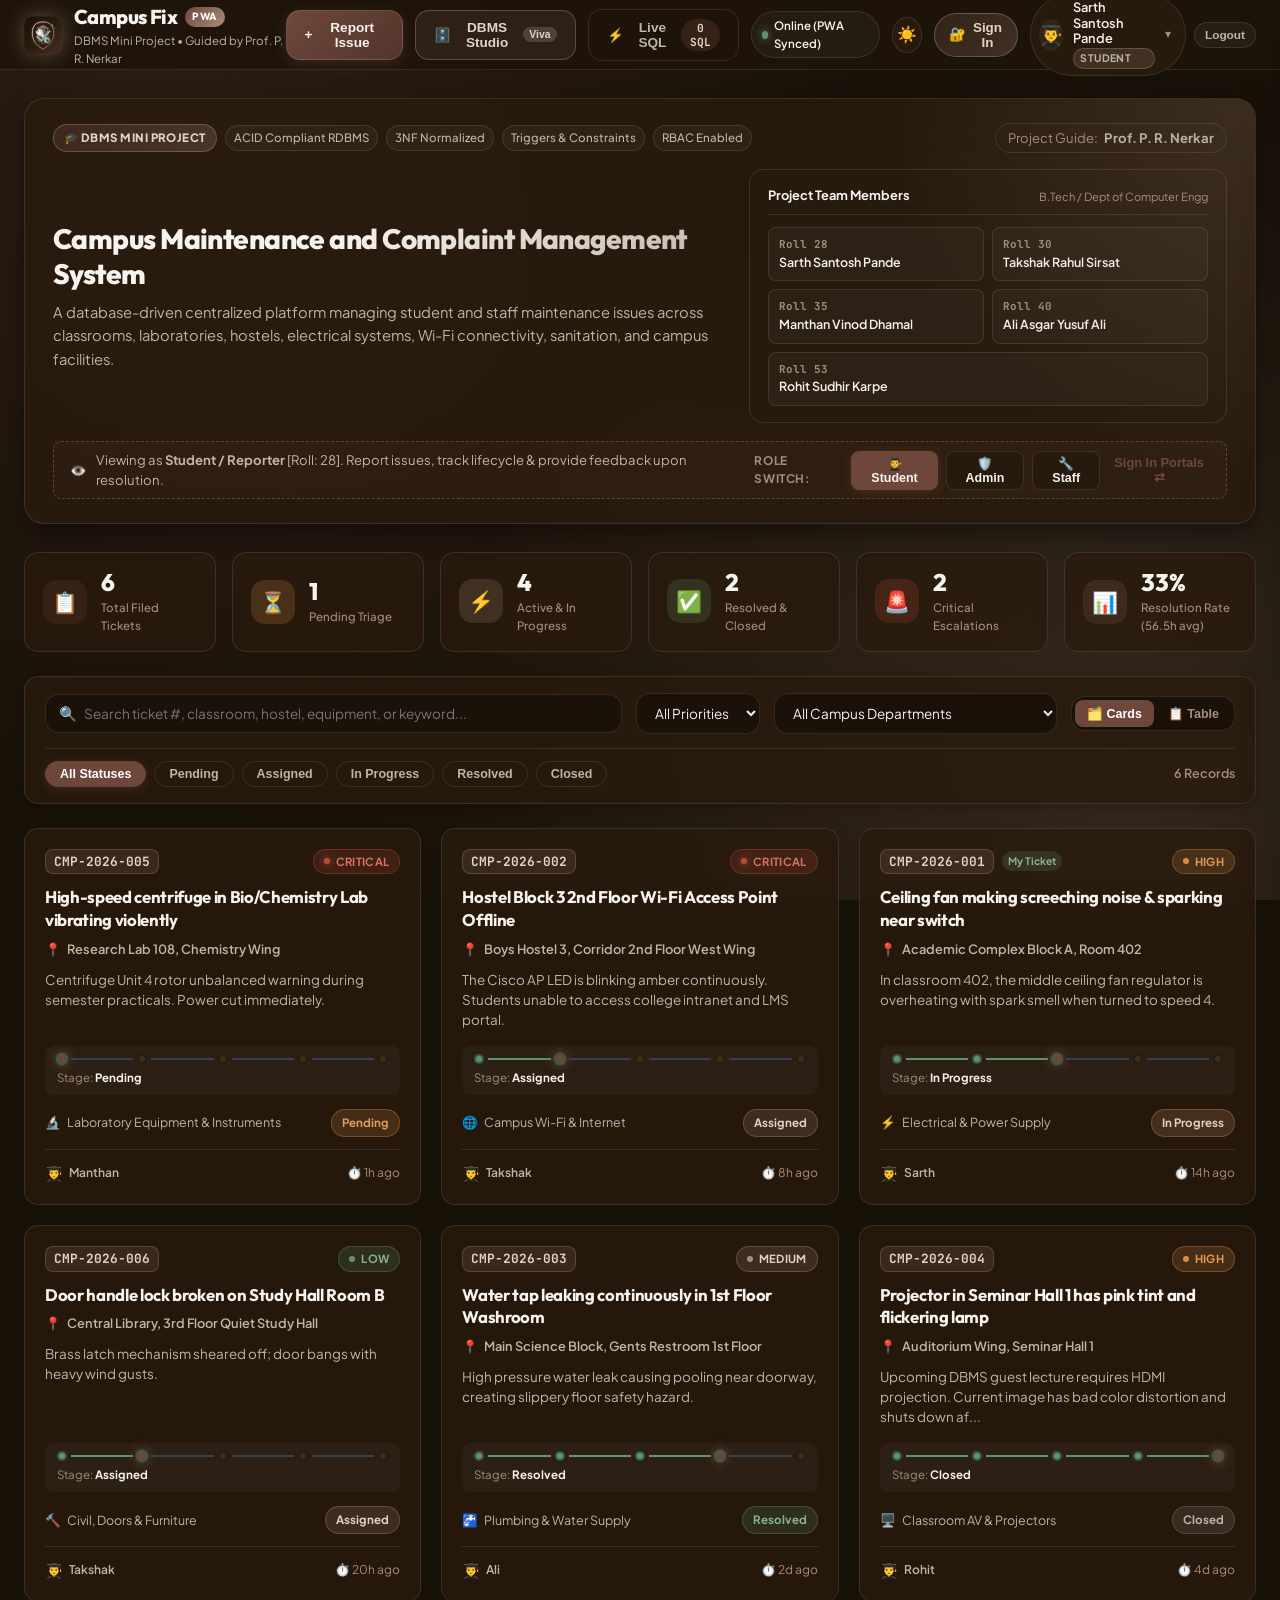
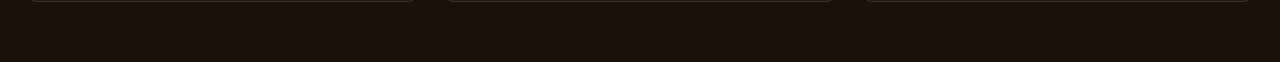
==== commit f1f8861e: "feat: add dedicated 3-Role Access (Student, Admin, Maintenance Staff) and streamline lifecycle" ====
--- a/index.html
+++ b/index.html
@@ -27,7 +27,7 @@
     href="https://fonts.googleapis.com/css2?family=JetBrains+Mono:wght@400;500;600&family=Outfit:wght@300;400;500;600;700;800&family=Plus+Jakarta+Sans:wght@400;500;600;700&display=swap"
     rel="stylesheet">
 
-  <link rel="stylesheet" href="./css/style.css">
+  <link rel="stylesheet" href="./css/style.css?v=3.2">
 </head>
 
 <body>
@@ -168,12 +168,19 @@
         </div>
       </div>
 
-      <!-- Current Perspective Notice -->
+      <!-- Current Perspective Notice with 3 Direct Role Switches -->
       <div class="perspective-bar">
-        <span class="perspective-icon">👁️</span>
-        <span id="rbac-current-perspective">Viewing as Student / Reporter (Roll 28). Submit tickets, track lifecycle,
-          and review resolutions.</span>
-        <button class="btn-link" onclick="window.app.openRoleSwitcherModal()">Switch Role ⇄</button>
+        <div class="perspective-main">
+          <span class="perspective-icon">👁️</span>
+          <span id="rbac-current-perspective">Viewing as Student / Reporter (Roll 28). Submit tickets, track lifecycle, and review resolutions.</span>
+        </div>
+        <div class="quick-role-switch-group">
+          <span class="switch-label">Role Switch:</span>
+          <button type="button" class="btn-quick-role student-btn active" id="quick-btn-student" onclick="window.app.switchUser(2)" title="Switch to Student: Sarth Pande (Roll 28)">👨‍🎓 Student</button>
+          <button type="button" class="btn-quick-role admin-btn" id="quick-btn-admin" onclick="window.app.switchUser(1)" title="Switch to Administrator: Prof. P. R. Nerkar">🛡️ Admin</button>
+          <button type="button" class="btn-quick-role staff-btn" id="quick-btn-staff" onclick="window.app.switchUser(6)" title="Switch to Maintenance Staff: Rajesh Sharma">🔧 Staff</button>
+          <button type="button" class="btn-link" onclick="window.app.openSignInPage()" title="Open 3-Access Sign In Portals">Sign In Portals ⇄</button>
+        </div>
       </div>
     </section>
 
@@ -716,182 +723,256 @@
     <div class="auth-ambient-glow glow-1"></div>
     <div class="auth-ambient-glow glow-2"></div>
 
-    <!-- Main Dual Slider Card Container -->
-    <div class="auth-container" id="auth-slider-container">
-
-      <!-- =============================== -->
-      <!-- FORM 1: ADMIN SIGN IN (Left)    -->
-      <!-- =============================== -->
-      <div class="auth-form-wrapper auth-admin-form-box">
-        <form class="auth-form" id="admin-signin-form" onsubmit="window.app.handleAdminLoginSubmit(event)">
-          <div class="auth-form-header">
-            <div class="auth-role-pill admin-pill">
-              <span class="pill-dot red"></span> ADMIN ACCESS
-            </div>
-            <h2 class="auth-heading">Sign In</h2>
-            <p class="auth-subheading">Sign in with Username &amp; Password</p>
-          </div>
-
-          <div class="auth-fields">
-            <div class="auth-input-group">
-              <label for="admin-email-input" class="auth-input-label">Username / Email</label>
-              <div class="auth-input-wrapper">
-                <span class="auth-input-icon">👤</span>
-                <input type="text" id="admin-email-input" class="auth-input" placeholder="e.g. pr.nerkar@campus.edu" required autocomplete="username" value="pr.nerkar@campus.edu">
-              </div>
-            </div>
-
-            <div class="auth-input-group">
-              <label for="admin-password-input" class="auth-input-label">Password</label>
-              <div class="auth-input-wrapper">
-                <span class="auth-input-icon">🔒</span>
-                <input type="password" id="admin-password-input" class="auth-input" placeholder="Enter password" required autocomplete="current-password" value="admin123">
-                <button type="button" class="btn-pwd-eye" onclick="window.app.togglePasswordVisibility('admin-password-input', this)" title="Toggle password visibility">
-                  👁️
+    <!-- 3-Role Access Container (Student, Admin, Maintenance Staff) -->
+    <div class="auth-3role-container" id="auth-main-container">
+      
+      <!-- Top 3-Role Tab Switcher -->
+      <div class="auth-role-tabs-bar">
+        <button type="button" class="auth-role-tab-btn active" id="tab-btn-student" onclick="window.app.setAuthRoleTab('student')">
+          <span class="tab-btn-icon">👨‍🎓</span>
+          <div class="tab-btn-text">
+            <span class="tab-btn-title">Student Access</span>
+            <small class="tab-btn-sub">Report &amp; Review</small>
+          </div>
+        </button>
+        <button type="button" class="auth-role-tab-btn" id="tab-btn-admin" onclick="window.app.setAuthRoleTab('admin')">
+          <span class="tab-btn-icon">🛡️</span>
+          <div class="tab-btn-text">
+            <span class="tab-btn-title">Admin Access</span>
+            <small class="tab-btn-sub">Dispatch &amp; Oversee</small>
+          </div>
+        </button>
+        <button type="button" class="auth-role-tab-btn" id="tab-btn-staff" onclick="window.app.setAuthRoleTab('staff')">
+          <span class="tab-btn-icon">🔧</span>
+          <div class="tab-btn-text">
+            <span class="tab-btn-title">Maintenance Staff</span>
+            <small class="tab-btn-sub">Resolve Work Orders</small>
+          </div>
+        </button>
+      </div>
+
+      <!-- Main Body: Two Columns (Form Pane on Left, Role Preview Banner on Right) -->
+      <div class="auth-3role-body">
+
+        <!-- Left Column: Forms -->
+        <div class="auth-forms-column">
+
+          <!-- =============================== -->
+          <!-- PORTAL 1: STUDENT ACCESS        -->
+          <!-- =============================== -->
+          <div class="auth-role-pane active" id="auth-pane-student">
+            <form class="auth-form" id="student-signin-form" onsubmit="window.app.handleStudentLoginSubmit(event)">
+              <div class="auth-form-header">
+                <div class="auth-role-pill student-pill">
+                  <span class="pill-dot"></span> STUDENT PORTAL
+                </div>
+                <h2 class="auth-heading">Student Sign In</h2>
+                <p class="auth-subheading">Report campus infrastructure issues &amp; track resolutions</p>
+              </div>
+
+              <div class="auth-fields">
+                <div class="auth-input-group">
+                  <label for="student-persona-select" class="auth-input-label">Select Student Account</label>
+                  <div class="auth-input-wrapper">
+                    <span class="auth-input-icon">👨‍🎓</span>
+                    <select id="student-persona-select" class="auth-select" onchange="window.app.onStudentPersonaChange(this.value)">
+                      <option value="2">Roll 28 — Sarth Santosh Pande</option>
+                      <option value="3">Roll 30 — Takshak Rahul Sirsat</option>
+                      <option value="11">Roll 35 — Manthan Vinod Dhamal</option>
+                      <option value="4">Roll 40 — Ali Asgar Yusuf Ali</option>
+                      <option value="5">Roll 53 — Rohit Sudhir Karpe</option>
+                    </select>
+                  </div>
+                </div>
+
+                <div class="auth-input-group">
+                  <label for="student-email-input" class="auth-input-label">Roll No / Student Email</label>
+                  <div class="auth-input-wrapper">
+                    <span class="auth-input-icon">🆔</span>
+                    <input type="text" id="student-email-input" class="auth-input" placeholder="Roll 28 or sarth.pande@student.campus.edu" required autocomplete="username" value="28">
+                  </div>
+                </div>
+
+                <div class="auth-input-group">
+                  <label for="student-password-input" class="auth-input-label">Password</label>
+                  <div class="auth-input-wrapper">
+                    <span class="auth-input-icon">🔒</span>
+                    <input type="password" id="student-password-input" class="auth-input" placeholder="Enter password" required autocomplete="current-password" value="student123">
+                    <button type="button" class="btn-pwd-eye" onclick="window.app.togglePasswordVisibility('student-password-input', this)" title="Toggle password visibility">👁️</button>
+                  </div>
+                </div>
+
+                <div class="auth-helper-row">
+                  <label class="auth-remember-check">
+                    <input type="checkbox" id="student-remember" checked>
+                    <span>Remember me</span>
+                  </label>
+                  <a href="javascript:void(0)" class="auth-link" onclick="window.app.showStudentCredentialsHint()">Credentials Hint</a>
+                </div>
+
+                <!-- 1-Click Demo Shortcut -->
+                <div class="auth-demo-shortcut" onclick="window.app.fillStudentDemoCredentials(2)" title="1-Click Login for Sarth Pande (Roll 28)">
+                  <span class="shortcut-icon">⚡</span>
+                  <span>1-Click Demo: <strong>Sarth Pande (Roll 28)</strong></span>
+                </div>
+
+                <button type="submit" class="auth-btn-primary" id="btn-student-login">
+                  <span>LOGIN AS STUDENT</span> ➔
                 </button>
               </div>
-            </div>
-
-            <div class="auth-helper-row">
-              <label class="auth-remember-check">
-                <input type="checkbox" id="admin-remember" checked>
-                <span>Remember me</span>
-              </label>
-              <a href="javascript:void(0)" class="auth-link" onclick="window.app.showAdminCredentialsHint()">Forgot Password?</a>
-            </div>
-
-            <!-- Demo Hint Quick Fill Pill -->
-            <div class="auth-demo-shortcut" onclick="window.app.fillAdminDemoCredentials()" title="Click to autofill credentials for Prof. P. R. Nerkar">
-              <span class="shortcut-icon">⚡</span>
-              <span>1-Click Demo: <strong>Prof. P. R. Nerkar</strong></span>
-            </div>
-
-            <button type="submit" class="auth-btn-primary" id="btn-admin-login">
-              <span class="btn-label">LOGIN</span>
-            </button>
-          </div>
-
-          <div class="auth-footer-note">
-            <span>🛡️ Campus Chief Administrator &bull; DBMS Mini Project</span>
-          </div>
-        </form>
-      </div>
-
-      <!-- =============================== -->
-      <!-- FORM 2: STUDENT SIGN IN (Right) -->
-      <!-- =============================== -->
-      <div class="auth-form-wrapper auth-student-form-box">
-        <form class="auth-form" id="student-signin-form" onsubmit="window.app.handleStudentLoginSubmit(event)">
-          <div class="auth-form-header">
-            <div class="auth-role-pill student-pill">
-              <span class="pill-dot red"></span> STUDENT PORTAL
-            </div>
-            <h2 class="auth-heading">Sign In</h2>
-            <p class="auth-subheading">Sign in with Roll No &amp; Password</p>
-          </div>
-
-          <div class="auth-fields">
-            <!-- Student Persona Quick Selector -->
-            <div class="auth-input-group">
-              <label for="student-persona-select" class="auth-input-label">Select Student Account</label>
-              <div class="auth-input-wrapper">
-                <span class="auth-input-icon">👨‍🎓</span>
-                <select id="student-persona-select" class="auth-select" onchange="window.app.onStudentPersonaChange(this.value)">
-                  <option value="2">Roll 28 — Sarth Santosh Pande</option>
-                  <option value="3">Roll 30 — Takshak Rahul Sirsat</option>
-                  <option value="11">Roll 35 — Manthan Vinod Dhamal</option>
-                  <option value="4">Roll 40 — Ali Asgar Yusuf Ali</option>
-                  <option value="5">Roll 53 — Rohit Sudhir Karpe</option>
-                </select>
-              </div>
-            </div>
-
-            <div class="auth-input-group">
-              <label for="student-email-input" class="auth-input-label">Roll No / Student Email</label>
-              <div class="auth-input-wrapper">
-                <span class="auth-input-icon">🆔</span>
-                <input type="text" id="student-email-input" class="auth-input" placeholder="Roll 28 or sarth.pande@student.campus.edu" required autocomplete="username" value="28">
-              </div>
-            </div>
-
-            <div class="auth-input-group">
-              <label for="student-password-input" class="auth-input-label">Password</label>
-              <div class="auth-input-wrapper">
-                <span class="auth-input-icon">🔒</span>
-                <input type="password" id="student-password-input" class="auth-input" placeholder="Enter password" required autocomplete="current-password" value="student123">
-                <button type="button" class="btn-pwd-eye" onclick="window.app.togglePasswordVisibility('student-password-input', this)" title="Toggle password visibility">
-                  👁️
+            </form>
+          </div>
+
+          <!-- =============================== -->
+          <!-- PORTAL 2: ADMIN ACCESS          -->
+          <!-- =============================== -->
+          <div class="auth-role-pane" id="auth-pane-admin">
+            <form class="auth-form" id="admin-signin-form" onsubmit="window.app.handleAdminLoginSubmit(event)">
+              <div class="auth-form-header">
+                <div class="auth-role-pill admin-pill">
+                  <span class="pill-dot"></span> ADMINISTRATOR ACCESS
+                </div>
+                <h2 class="auth-heading">Admin Sign In</h2>
+                <p class="auth-subheading">Triage complaints, allocate technicians &amp; oversee SLAs</p>
+              </div>
+
+              <div class="auth-fields">
+                <div class="auth-input-group">
+                  <label for="admin-email-input" class="auth-input-label">Admin Email / Username</label>
+                  <div class="auth-input-wrapper">
+                    <span class="auth-input-icon">👤</span>
+                    <input type="text" id="admin-email-input" class="auth-input" placeholder="e.g. pr.nerkar@campus.edu" required autocomplete="username" value="pr.nerkar@campus.edu">
+                  </div>
+                </div>
+
+                <div class="auth-input-group">
+                  <label for="admin-password-input" class="auth-input-label">Password</label>
+                  <div class="auth-input-wrapper">
+                    <span class="auth-input-icon">🔒</span>
+                    <input type="password" id="admin-password-input" class="auth-input" placeholder="Enter password" required autocomplete="current-password" value="admin123">
+                    <button type="button" class="btn-pwd-eye" onclick="window.app.togglePasswordVisibility('admin-password-input', this)" title="Toggle password visibility">👁️</button>
+                  </div>
+                </div>
+
+                <div class="auth-helper-row">
+                  <label class="auth-remember-check">
+                    <input type="checkbox" id="admin-remember" checked>
+                    <span>Remember me</span>
+                  </label>
+                  <a href="javascript:void(0)" class="auth-link" onclick="window.app.showAdminCredentialsHint()">Credentials Hint</a>
+                </div>
+
+                <!-- 1-Click Demo Shortcut -->
+                <div class="auth-demo-shortcut" onclick="window.app.fillAdminDemoCredentials()" title="1-Click Login for Prof. P. R. Nerkar">
+                  <span class="shortcut-icon">⚡</span>
+                  <span>1-Click Demo: <strong>Prof. P. R. Nerkar (Admin)</strong></span>
+                </div>
+
+                <button type="submit" class="auth-btn-primary" id="btn-admin-login">
+                  <span>LOGIN AS ADMINISTRATOR</span> ➔
                 </button>
               </div>
-            </div>
-
-            <div class="auth-helper-row">
-              <label class="auth-remember-check">
-                <input type="checkbox" id="student-remember" checked>
-                <span>Remember me</span>
-              </label>
-              <a href="javascript:void(0)" class="auth-link" onclick="window.app.showStudentCredentialsHint()">Forgot Password?</a>
-            </div>
-
-            <button type="submit" class="auth-btn-primary" id="btn-student-login">
-              <span class="btn-label">LOGIN</span>
-            </button>
-          </div>
-
-          <!-- Quick Staff Link for complete academic grading functionality -->
-          <div class="auth-staff-link">
-            <span>Maintenance Technician? <a href="javascript:void(0)" onclick="window.app.openStaffLoginDropdown()">Staff Login</a></span>
-          </div>
-        </form>
-      </div>
-
-      <!-- =============================== -->
-      <!-- SLIDING OVERLAY CONTAINER      -->
-      <!-- =============================== -->
-      <div class="auth-overlay-container">
-        <div class="auth-overlay">
-
-          <!-- Left Overlay Panel (Shown when Student Form is active on Right) -->
-          <div class="auth-overlay-panel auth-overlay-left">
-            <div class="auth-overlay-icon-wrap">
-              <!-- Admin Shield / Crest Emblem SVG -->
-              <svg class="auth-panel-svg" viewBox="0 0 100 100" fill="none" xmlns="http://www.w3.org/2000/svg">
-                <path d="M50 12L85 24V48C85 70 50 88 50 88C50 88 15 70 15 48V24L50 12Z" fill="white" fill-opacity="0.95"/>
-                <path d="M50 16L81 26.5V48C81 67.5 50 83.5 50 83.5C50 83.5 19 67.5 19 48V26.5L50 16Z" stroke="#e50914" stroke-width="2"/>
-                <circle cx="50" cy="45" r="10" fill="#e50914"/>
-                <path d="M36 66C36 58 42 53 50 53C58 53 64 58 64 66" stroke="#e50914" stroke-width="4" stroke-linecap="round"/>
-              </svg>
-            </div>
-            <h1 class="auth-overlay-title">HELLO, ADMIN!</h1>
-            <p class="auth-overlay-desc">
-              Enter the campus administration portal to oversee maintenance requests, manage SLAs, and verify database integrity.
+            </form>
+          </div>
+
+          <!-- =============================== -->
+          <!-- PORTAL 3: MAINTENANCE STAFF     -->
+          <!-- =============================== -->
+          <div class="auth-role-pane" id="auth-pane-staff">
+            <form class="auth-form" id="staff-signin-form" onsubmit="window.app.handleStaffLoginSubmit(event)">
+              <div class="auth-form-header">
+                <div class="auth-role-pill staff-pill">
+                  <span class="pill-dot"></span> MAINTENANCE STAFF ACCESS
+                </div>
+                <h2 class="auth-heading">Staff Sign In</h2>
+                <p class="auth-subheading">Inspect assigned tasks, advance progress &amp; mark issues solved</p>
+              </div>
+
+              <div class="auth-fields">
+                <div class="auth-input-group">
+                  <label for="staff-persona-select" class="auth-input-label">Select Maintenance Technician</label>
+                  <div class="auth-input-wrapper">
+                    <span class="auth-input-icon">🔧</span>
+                    <select id="staff-persona-select" class="auth-select" onchange="window.app.onStaffPersonaChange(this.value)">
+                      <option value="6">Rajesh Sharma (⚡ Electrical Maintenance • ELEC - ID #6)</option>
+                      <option value="7">Amit Verma (💻 IT &amp; Networking • NETW - ID #7)</option>
+                      <option value="8">Sunita Devi (🧹 Sanitation &amp; Hygiene • SANI - ID #8)</option>
+                      <option value="9">Vikas Patil (🔨 Civil &amp; Carpentry • CIVL - ID #9)</option>
+                      <option value="10">Dr. Sanjay Kulkarni (🔬 Laboratory Equipment • LABS - ID #10)</option>
+                    </select>
+                  </div>
+                </div>
+
+                <div class="auth-input-group">
+                  <label for="staff-email-input" class="auth-input-label">Staff ID / Official Email</label>
+                  <div class="auth-input-wrapper">
+                    <span class="auth-input-icon">🆔</span>
+                    <input type="text" id="staff-email-input" class="auth-input" placeholder="rajesh.sharma@staff.campus.edu" required autocomplete="username" value="rajesh.sharma@staff.campus.edu">
+                  </div>
+                </div>
+
+                <div class="auth-input-group">
+                  <label for="staff-password-input" class="auth-input-label">Password</label>
+                  <div class="auth-input-wrapper">
+                    <span class="auth-input-icon">🔒</span>
+                    <input type="password" id="staff-password-input" class="auth-input" placeholder="Enter password" required autocomplete="current-password" value="staff123">
+                    <button type="button" class="btn-pwd-eye" onclick="window.app.togglePasswordVisibility('staff-password-input', this)" title="Toggle password visibility">👁️</button>
+                  </div>
+                </div>
+
+                <div class="auth-helper-row">
+                  <label class="auth-remember-check">
+                    <input type="checkbox" id="staff-remember" checked>
+                    <span>Remember me</span>
+                  </label>
+                  <a href="javascript:void(0)" class="auth-link" onclick="window.app.showStaffCredentialsHint()">Credentials Hint</a>
+                </div>
+
+                <!-- 1-Click Demo Shortcut -->
+                <div class="auth-demo-shortcut" onclick="window.app.fillStaffDemoCredentials(6)" title="1-Click Login for Rajesh Sharma (Electrician)">
+                  <span class="shortcut-icon">⚡</span>
+                  <span>1-Click Demo: <strong>Rajesh Sharma (Staff #6)</strong></span>
+                </div>
+
+                <button type="submit" class="auth-btn-primary" id="btn-staff-login">
+                  <span>LOGIN AS MAINTENANCE STAFF</span> ➔
+                </button>
+              </div>
+            </form>
+          </div>
+
+        </div>
+
+        <!-- Right Column: Dynamic Role Context & DBMS Architecture Banner -->
+        <div class="auth-info-column" id="auth-info-card">
+          <div class="info-content-card">
+            <div class="info-emblem-wrap" id="info-role-emblem">👨‍🎓</div>
+            <h3 class="info-role-title" id="info-role-title">Student Access</h3>
+            <p class="info-role-desc" id="info-role-desc">
+              Submit geotagged complaints across classrooms, hostels, and labs. Track real-time progress through 5 lifecycle stages, and provide 1-to-5 star reviews upon resolution.
             </p>
-            <button type="button" class="auth-btn-outline" id="btn-switch-to-admin" onclick="window.app.setAuthSliderMode('admin')">
-              ADMIN SIGN IN
-            </button>
-          </div>
-
-          <!-- Right Overlay Panel (Shown when Admin Form is active on Left) -->
-          <div class="auth-overlay-panel auth-overlay-right">
-            <div class="auth-overlay-icon-wrap">
-              <!-- Student Graduation Cap SVG -->
-              <svg class="auth-panel-svg" viewBox="0 0 100 100" fill="none" xmlns="http://www.w3.org/2000/svg">
-                <polygon points="50,22 88,38 50,54 12,38" fill="white" fill-opacity="0.95"/>
-                <path d="M26 44V64C26 72 38 78 50 78C62 78 74 72 74 64V44" fill="white" fill-opacity="0.95"/>
-                <path d="M88 38V68" stroke="white" stroke-width="4" stroke-linecap="round"/>
-                <circle cx="88" cy="72" r="5" fill="white"/>
-              </svg>
-            </div>
-            <h1 class="auth-overlay-title">HELLO, STUDENT!</h1>
-            <p class="auth-overlay-desc">
-              Enter the student maintenance portal to report hostel &amp; campus issues, track repair tickets, and rate service quality.
-            </p>
-            <button type="button" class="auth-btn-outline" id="btn-switch-to-student" onclick="window.app.setAuthSliderMode('student')">
-              STUDENT SIGN IN
-            </button>
-          </div>
-
-        </div>
+
+            <div class="info-dbms-highlights" id="info-dbms-highlights">
+              <div class="dbms-bullet">
+                <span class="bullet-check">✓</span>
+                <span><strong>Relational Integrity:</strong> Strict 1:1 constraint between Complaints &amp; Feedback.</span>
+              </div>
+              <div class="dbms-bullet">
+                <span class="bullet-check">✓</span>
+                <span><strong>CHECK Constraint:</strong> Student rating strictly bounded between 1 and 5 stars.</span>
+              </div>
+              <div class="dbms-bullet">
+                <span class="bullet-check">✓</span>
+                <span><strong>ACID Atomic Submission:</strong> Instant ticket number generation via transactions.</span>
+              </div>
+            </div>
+
+            <div class="info-quick-switch-hint">
+              <span>Want to switch role instantly during Viva? Use the <strong>Role Switch</strong> bar on the main dashboard!</span>
+            </div>
+          </div>
+        </div>
+
       </div>
 
     </div>
@@ -911,7 +992,7 @@
   <!-- Application Scripts -->
   <script src="./js/db.js?v=3.0"></script>
   <script src="./js/dbms-showcase.js?v=3.0"></script>
-  <script src="./js/app.js?v=3.0"></script>
+  <script src="./js/app.js?v=3.2"></script>
 </body>
 
 </html>
--- a/css/style.css
+++ b/css/style.css
@@ -2732,73 +2732,240 @@
   right: 15%;
 }
 
-/* Central Sliding Container */
-.auth-container {
+/* 3-Role Access Main Container */
+.auth-3role-container {
   background-color: #FAF6F0;
-  border-radius: 28px;
+  border-radius: 24px;
   box-shadow: 0 25px 70px rgba(0, 0, 0, 0.65), 0 0 50px rgba(110, 71, 59, 0.3);
   position: relative;
   overflow: hidden;
-  width: 880px;
+  width: 920px;
   max-width: calc(100vw - 32px);
-  min-height: 580px;
+  min-height: 590px;
   z-index: 10;
-  transition: all 0.65s cubic-bezier(0.77, 0, 0.175, 1);
   border: 1px solid rgba(167, 141, 120, 0.35);
-}
-
-/* Form Wrapper Base */
-.auth-form-wrapper {
-  position: absolute;
-  top: 0;
-  height: 100%;
-  transition: all 0.65s cubic-bezier(0.77, 0, 0.175, 1);
-  padding: 42px 48px;
+  display: flex;
+  flex-direction: column;
+}
+
+/* Top 3-Role Tab Switcher Bar */
+.auth-role-tabs-bar {
+  display: grid;
+  grid-template-columns: repeat(3, 1fr);
+  background: #ECE3D7;
+  border-bottom: 2px solid rgba(167, 141, 120, 0.35);
+  padding: 6px;
+  gap: 6px;
+}
+
+.auth-role-tab-btn {
+  display: flex;
+  align-items: center;
+  gap: 12px;
+  padding: 12px 18px;
+  background: transparent;
+  border: 1px solid transparent;
+  border-radius: 14px;
+  cursor: pointer;
+  transition: all 0.25s ease;
+  text-align: left;
+}
+
+.auth-role-tab-btn:hover {
+  background: rgba(255, 255, 255, 0.5);
+}
+
+.auth-role-tab-btn.active {
+  background: #FAF6F0;
+  border-color: rgba(167, 141, 120, 0.4);
+  box-shadow: 0 4px 14px rgba(41, 28, 14, 0.12);
+}
+
+.auth-role-tab-btn .tab-btn-icon {
+  font-size: 1.5rem;
+  line-height: 1;
+}
+
+.auth-role-tab-btn .tab-btn-title {
+  display: block;
+  font-size: 0.92rem;
+  font-weight: 800;
+  color: #291C0E;
+}
+
+.auth-role-tab-btn .tab-btn-sub {
+  display: block;
+  font-size: 0.72rem;
+  color: #826F61;
+  font-weight: 600;
+}
+
+.auth-role-tab-btn.active .tab-btn-title {
+  color: #6E473B;
+}
+
+/* 3-Role Body: Form Column & Info Column */
+.auth-3role-body {
+  display: grid;
+  grid-template-columns: 1.15fr 0.85fr;
+  flex: 1;
+  min-height: 500px;
+}
+
+.auth-forms-column {
+  padding: 34px 40px;
   display: flex;
   flex-direction: column;
   justify-content: center;
+  position: relative;
   background: #FAF6F0;
 }
 
-/* ADMIN FORM (Left side by default) */
-.auth-admin-form-box {
-  left: 0;
-  width: 50%;
-  z-index: 2;
-}
-
-.auth-container.right-panel-active .auth-admin-form-box {
-  transform: translateX(100%);
-  opacity: 0;
-  pointer-events: none;
-}
-
-/* STUDENT FORM (Right side, revealed on slide) */
-.auth-student-form-box {
-  left: 0;
-  width: 50%;
-  opacity: 0;
-  z-index: 1;
-  pointer-events: none;
-}
-
-.auth-container.right-panel-active .auth-student-form-box {
-  transform: translateX(100%);
-  opacity: 1;
-  z-index: 5;
-  pointer-events: auto;
-  animation: authFormSlideIn 0.65s;
-}
-
-@keyframes authFormSlideIn {
-  0%, 49.99% {
-    opacity: 0;
-    z-index: 1;
-  }
-  50%, 100% {
-    opacity: 1;
-    z-index: 5;
-  }
+.auth-role-pane {
+  display: none;
+  animation: fadeInPane 0.3s ease;
+}
+
+.auth-role-pane.active {
+  display: block;
+}
+
+@keyframes fadeInPane {
+  from { opacity: 0; transform: translateY(6px); }
+  to { opacity: 1; transform: translateY(0); }
+}
+
+.auth-role-pill.staff-pill {
+  background: #E4ECE3;
+  color: #2E5A36;
+  border: 1px solid rgba(46, 90, 54, 0.3);
+}
+
+/* Right Column: Info & DBMS Context Banner */
+.auth-info-column {
+  background: linear-gradient(135deg, #6E473B 0%, #462c23 50%, #291C0E 100%);
+  color: #F7F3EE;
+  padding: 40px 32px;
+  display: flex;
+  flex-direction: column;
+  justify-content: center;
+  position: relative;
+  border-left: 1px solid rgba(167, 141, 120, 0.25);
+}
+
+.info-content-card {
+  max-width: 320px;
+  margin: 0 auto;
+}
+
+.info-emblem-wrap {
+  width: 72px;
+  height: 72px;
+  border-radius: 50%;
+  background: rgba(255, 255, 255, 0.08);
+  border: 2px solid rgba(225, 212, 194, 0.35);
+  display: flex;
+  align-items: center;
+  justify-content: center;
+  font-size: 2.2rem;
+  margin-bottom: 18px;
+  box-shadow: 0 8px 24px rgba(0, 0, 0, 0.3);
+}
+
+.info-role-title {
+  font-size: 1.6rem;
+  font-weight: 800;
+  margin-bottom: 8px;
+  color: #FAF6F0;
+}
+
+.info-role-desc {
+  font-size: 0.88rem;
+  line-height: 1.55;
+  color: #E1D4C2;
+  margin-bottom: 20px;
+}
+
+.info-dbms-highlights {
+  display: flex;
+  flex-direction: column;
+  gap: 10px;
+  margin-bottom: 22px;
+}
+
+.dbms-bullet {
+  display: flex;
+  align-items: flex-start;
+  gap: 10px;
+  font-size: 0.8rem;
+  color: #EAE3D9;
+  line-height: 1.4;
+}
+
+.bullet-check {
+  color: #5E936C;
+  font-weight: 900;
+  font-size: 0.9rem;
+}
+
+.info-quick-switch-hint {
+  padding: 10px 14px;
+  background: rgba(255, 255, 255, 0.06);
+  border: 1px dashed rgba(225, 212, 194, 0.3);
+  border-radius: 10px;
+  font-size: 0.74rem;
+  color: #BEB5A9;
+  line-height: 1.4;
+}
+
+/* Perspective Quick Switch Buttons */
+.perspective-main {
+  display: flex;
+  align-items: center;
+  gap: 10px;
+}
+
+.quick-role-switch-group {
+  display: flex;
+  align-items: center;
+  gap: 8px;
+  margin-left: auto;
+}
+
+.switch-label {
+  font-size: 0.74rem;
+  text-transform: uppercase;
+  letter-spacing: 0.05em;
+  font-weight: 700;
+  color: var(--text-muted);
+}
+
+.btn-quick-role {
+  padding: 4px 10px;
+  border-radius: 8px;
+  font-size: 0.78rem;
+  font-weight: 700;
+  border: 1px solid var(--border-subtle);
+  background: var(--bg-surface);
+  color: var(--text-main);
+  cursor: pointer;
+  transition: all 0.2s ease;
+  display: inline-flex;
+  align-items: center;
+  gap: 4px;
+}
+
+.btn-quick-role:hover {
+  border-color: var(--primary);
+  background: rgba(110, 71, 59, 0.15);
+  transform: translateY(-1px);
+}
+
+.btn-quick-role.active {
+  background: var(--primary);
+  color: #FAF6F0;
+  border-color: var(--primary);
+  box-shadow: 0 2px 8px rgba(110, 71, 59, 0.4);
 }
 
 /* Form Header & Tags */
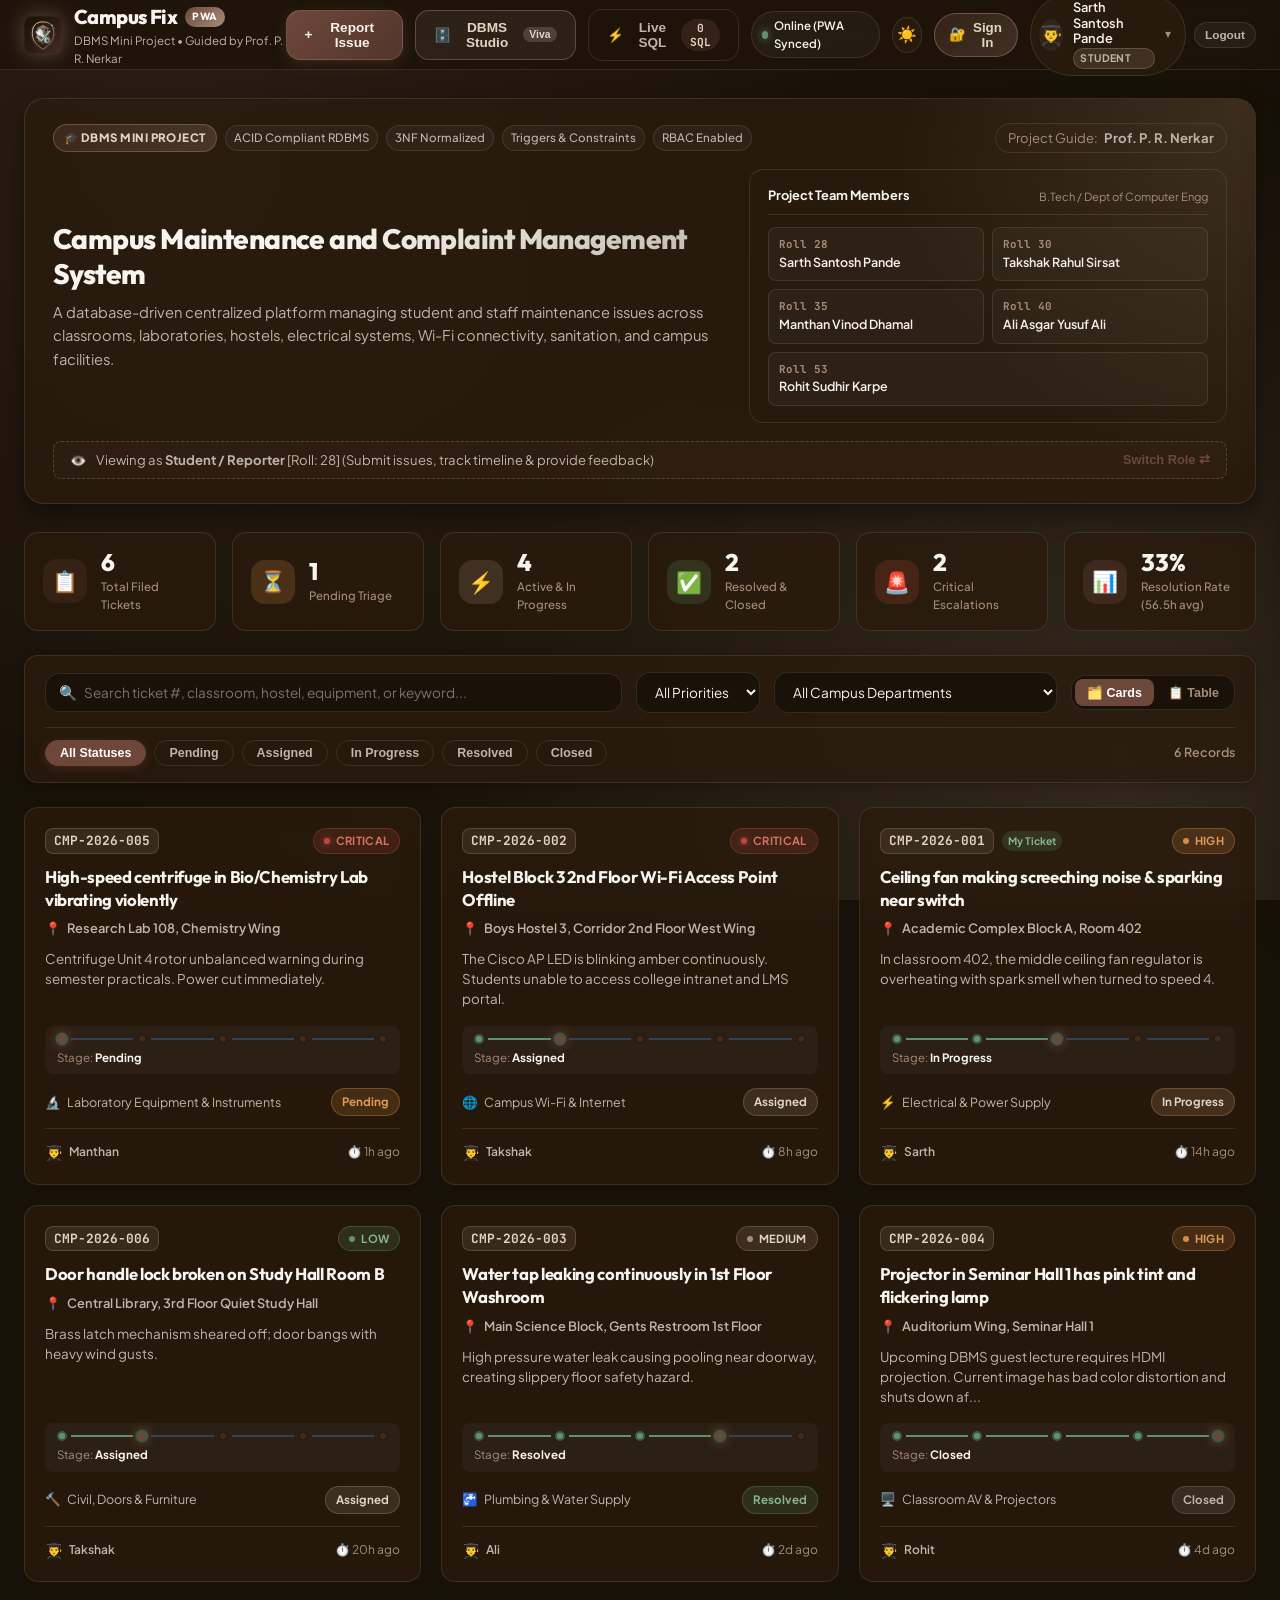
==== commit dee5f16d: "Revert "feat: add dedicated 3-Role Access (Student, Admin, Maintenance Staff) and streamline lifecyc" ====
--- a/index.html
+++ b/index.html
@@ -27,7 +27,7 @@
     href="https://fonts.googleapis.com/css2?family=JetBrains+Mono:wght@400;500;600&family=Outfit:wght@300;400;500;600;700;800&family=Plus+Jakarta+Sans:wght@400;500;600;700&display=swap"
     rel="stylesheet">
 
-  <link rel="stylesheet" href="./css/style.css?v=3.2">
+  <link rel="stylesheet" href="./css/style.css">
 </head>
 
 <body>
@@ -168,19 +168,12 @@
         </div>
       </div>
 
-      <!-- Current Perspective Notice with 3 Direct Role Switches -->
+      <!-- Current Perspective Notice -->
       <div class="perspective-bar">
-        <div class="perspective-main">
-          <span class="perspective-icon">👁️</span>
-          <span id="rbac-current-perspective">Viewing as Student / Reporter (Roll 28). Submit tickets, track lifecycle, and review resolutions.</span>
-        </div>
-        <div class="quick-role-switch-group">
-          <span class="switch-label">Role Switch:</span>
-          <button type="button" class="btn-quick-role student-btn active" id="quick-btn-student" onclick="window.app.switchUser(2)" title="Switch to Student: Sarth Pande (Roll 28)">👨‍🎓 Student</button>
-          <button type="button" class="btn-quick-role admin-btn" id="quick-btn-admin" onclick="window.app.switchUser(1)" title="Switch to Administrator: Prof. P. R. Nerkar">🛡️ Admin</button>
-          <button type="button" class="btn-quick-role staff-btn" id="quick-btn-staff" onclick="window.app.switchUser(6)" title="Switch to Maintenance Staff: Rajesh Sharma">🔧 Staff</button>
-          <button type="button" class="btn-link" onclick="window.app.openSignInPage()" title="Open 3-Access Sign In Portals">Sign In Portals ⇄</button>
-        </div>
+        <span class="perspective-icon">👁️</span>
+        <span id="rbac-current-perspective">Viewing as Student / Reporter (Roll 28). Submit tickets, track lifecycle,
+          and review resolutions.</span>
+        <button class="btn-link" onclick="window.app.openRoleSwitcherModal()">Switch Role ⇄</button>
       </div>
     </section>
 
@@ -723,256 +716,182 @@
     <div class="auth-ambient-glow glow-1"></div>
     <div class="auth-ambient-glow glow-2"></div>
 
-    <!-- 3-Role Access Container (Student, Admin, Maintenance Staff) -->
-    <div class="auth-3role-container" id="auth-main-container">
-      
-      <!-- Top 3-Role Tab Switcher -->
-      <div class="auth-role-tabs-bar">
-        <button type="button" class="auth-role-tab-btn active" id="tab-btn-student" onclick="window.app.setAuthRoleTab('student')">
-          <span class="tab-btn-icon">👨‍🎓</span>
-          <div class="tab-btn-text">
-            <span class="tab-btn-title">Student Access</span>
-            <small class="tab-btn-sub">Report &amp; Review</small>
-          </div>
-        </button>
-        <button type="button" class="auth-role-tab-btn" id="tab-btn-admin" onclick="window.app.setAuthRoleTab('admin')">
-          <span class="tab-btn-icon">🛡️</span>
-          <div class="tab-btn-text">
-            <span class="tab-btn-title">Admin Access</span>
-            <small class="tab-btn-sub">Dispatch &amp; Oversee</small>
-          </div>
-        </button>
-        <button type="button" class="auth-role-tab-btn" id="tab-btn-staff" onclick="window.app.setAuthRoleTab('staff')">
-          <span class="tab-btn-icon">🔧</span>
-          <div class="tab-btn-text">
-            <span class="tab-btn-title">Maintenance Staff</span>
-            <small class="tab-btn-sub">Resolve Work Orders</small>
-          </div>
-        </button>
-      </div>
-
-      <!-- Main Body: Two Columns (Form Pane on Left, Role Preview Banner on Right) -->
-      <div class="auth-3role-body">
-
-        <!-- Left Column: Forms -->
-        <div class="auth-forms-column">
-
-          <!-- =============================== -->
-          <!-- PORTAL 1: STUDENT ACCESS        -->
-          <!-- =============================== -->
-          <div class="auth-role-pane active" id="auth-pane-student">
-            <form class="auth-form" id="student-signin-form" onsubmit="window.app.handleStudentLoginSubmit(event)">
-              <div class="auth-form-header">
-                <div class="auth-role-pill student-pill">
-                  <span class="pill-dot"></span> STUDENT PORTAL
-                </div>
-                <h2 class="auth-heading">Student Sign In</h2>
-                <p class="auth-subheading">Report campus infrastructure issues &amp; track resolutions</p>
-              </div>
-
-              <div class="auth-fields">
-                <div class="auth-input-group">
-                  <label for="student-persona-select" class="auth-input-label">Select Student Account</label>
-                  <div class="auth-input-wrapper">
-                    <span class="auth-input-icon">👨‍🎓</span>
-                    <select id="student-persona-select" class="auth-select" onchange="window.app.onStudentPersonaChange(this.value)">
-                      <option value="2">Roll 28 — Sarth Santosh Pande</option>
-                      <option value="3">Roll 30 — Takshak Rahul Sirsat</option>
-                      <option value="11">Roll 35 — Manthan Vinod Dhamal</option>
-                      <option value="4">Roll 40 — Ali Asgar Yusuf Ali</option>
-                      <option value="5">Roll 53 — Rohit Sudhir Karpe</option>
-                    </select>
-                  </div>
-                </div>
-
-                <div class="auth-input-group">
-                  <label for="student-email-input" class="auth-input-label">Roll No / Student Email</label>
-                  <div class="auth-input-wrapper">
-                    <span class="auth-input-icon">🆔</span>
-                    <input type="text" id="student-email-input" class="auth-input" placeholder="Roll 28 or sarth.pande@student.campus.edu" required autocomplete="username" value="28">
-                  </div>
-                </div>
-
-                <div class="auth-input-group">
-                  <label for="student-password-input" class="auth-input-label">Password</label>
-                  <div class="auth-input-wrapper">
-                    <span class="auth-input-icon">🔒</span>
-                    <input type="password" id="student-password-input" class="auth-input" placeholder="Enter password" required autocomplete="current-password" value="student123">
-                    <button type="button" class="btn-pwd-eye" onclick="window.app.togglePasswordVisibility('student-password-input', this)" title="Toggle password visibility">👁️</button>
-                  </div>
-                </div>
-
-                <div class="auth-helper-row">
-                  <label class="auth-remember-check">
-                    <input type="checkbox" id="student-remember" checked>
-                    <span>Remember me</span>
-                  </label>
-                  <a href="javascript:void(0)" class="auth-link" onclick="window.app.showStudentCredentialsHint()">Credentials Hint</a>
-                </div>
-
-                <!-- 1-Click Demo Shortcut -->
-                <div class="auth-demo-shortcut" onclick="window.app.fillStudentDemoCredentials(2)" title="1-Click Login for Sarth Pande (Roll 28)">
-                  <span class="shortcut-icon">⚡</span>
-                  <span>1-Click Demo: <strong>Sarth Pande (Roll 28)</strong></span>
-                </div>
-
-                <button type="submit" class="auth-btn-primary" id="btn-student-login">
-                  <span>LOGIN AS STUDENT</span> ➔
+    <!-- Main Dual Slider Card Container -->
+    <div class="auth-container" id="auth-slider-container">
+
+      <!-- =============================== -->
+      <!-- FORM 1: ADMIN SIGN IN (Left)    -->
+      <!-- =============================== -->
+      <div class="auth-form-wrapper auth-admin-form-box">
+        <form class="auth-form" id="admin-signin-form" onsubmit="window.app.handleAdminLoginSubmit(event)">
+          <div class="auth-form-header">
+            <div class="auth-role-pill admin-pill">
+              <span class="pill-dot red"></span> ADMIN ACCESS
+            </div>
+            <h2 class="auth-heading">Sign In</h2>
+            <p class="auth-subheading">Sign in with Username &amp; Password</p>
+          </div>
+
+          <div class="auth-fields">
+            <div class="auth-input-group">
+              <label for="admin-email-input" class="auth-input-label">Username / Email</label>
+              <div class="auth-input-wrapper">
+                <span class="auth-input-icon">👤</span>
+                <input type="text" id="admin-email-input" class="auth-input" placeholder="e.g. pr.nerkar@campus.edu" required autocomplete="username" value="pr.nerkar@campus.edu">
+              </div>
+            </div>
+
+            <div class="auth-input-group">
+              <label for="admin-password-input" class="auth-input-label">Password</label>
+              <div class="auth-input-wrapper">
+                <span class="auth-input-icon">🔒</span>
+                <input type="password" id="admin-password-input" class="auth-input" placeholder="Enter password" required autocomplete="current-password" value="admin123">
+                <button type="button" class="btn-pwd-eye" onclick="window.app.togglePasswordVisibility('admin-password-input', this)" title="Toggle password visibility">
+                  👁️
                 </button>
               </div>
-            </form>
-          </div>
-
-          <!-- =============================== -->
-          <!-- PORTAL 2: ADMIN ACCESS          -->
-          <!-- =============================== -->
-          <div class="auth-role-pane" id="auth-pane-admin">
-            <form class="auth-form" id="admin-signin-form" onsubmit="window.app.handleAdminLoginSubmit(event)">
-              <div class="auth-form-header">
-                <div class="auth-role-pill admin-pill">
-                  <span class="pill-dot"></span> ADMINISTRATOR ACCESS
-                </div>
-                <h2 class="auth-heading">Admin Sign In</h2>
-                <p class="auth-subheading">Triage complaints, allocate technicians &amp; oversee SLAs</p>
-              </div>
-
-              <div class="auth-fields">
-                <div class="auth-input-group">
-                  <label for="admin-email-input" class="auth-input-label">Admin Email / Username</label>
-                  <div class="auth-input-wrapper">
-                    <span class="auth-input-icon">👤</span>
-                    <input type="text" id="admin-email-input" class="auth-input" placeholder="e.g. pr.nerkar@campus.edu" required autocomplete="username" value="pr.nerkar@campus.edu">
-                  </div>
-                </div>
-
-                <div class="auth-input-group">
-                  <label for="admin-password-input" class="auth-input-label">Password</label>
-                  <div class="auth-input-wrapper">
-                    <span class="auth-input-icon">🔒</span>
-                    <input type="password" id="admin-password-input" class="auth-input" placeholder="Enter password" required autocomplete="current-password" value="admin123">
-                    <button type="button" class="btn-pwd-eye" onclick="window.app.togglePasswordVisibility('admin-password-input', this)" title="Toggle password visibility">👁️</button>
-                  </div>
-                </div>
-
-                <div class="auth-helper-row">
-                  <label class="auth-remember-check">
-                    <input type="checkbox" id="admin-remember" checked>
-                    <span>Remember me</span>
-                  </label>
-                  <a href="javascript:void(0)" class="auth-link" onclick="window.app.showAdminCredentialsHint()">Credentials Hint</a>
-                </div>
-
-                <!-- 1-Click Demo Shortcut -->
-                <div class="auth-demo-shortcut" onclick="window.app.fillAdminDemoCredentials()" title="1-Click Login for Prof. P. R. Nerkar">
-                  <span class="shortcut-icon">⚡</span>
-                  <span>1-Click Demo: <strong>Prof. P. R. Nerkar (Admin)</strong></span>
-                </div>
-
-                <button type="submit" class="auth-btn-primary" id="btn-admin-login">
-                  <span>LOGIN AS ADMINISTRATOR</span> ➔
+            </div>
+
+            <div class="auth-helper-row">
+              <label class="auth-remember-check">
+                <input type="checkbox" id="admin-remember" checked>
+                <span>Remember me</span>
+              </label>
+              <a href="javascript:void(0)" class="auth-link" onclick="window.app.showAdminCredentialsHint()">Forgot Password?</a>
+            </div>
+
+            <!-- Demo Hint Quick Fill Pill -->
+            <div class="auth-demo-shortcut" onclick="window.app.fillAdminDemoCredentials()" title="Click to autofill credentials for Prof. P. R. Nerkar">
+              <span class="shortcut-icon">⚡</span>
+              <span>1-Click Demo: <strong>Prof. P. R. Nerkar</strong></span>
+            </div>
+
+            <button type="submit" class="auth-btn-primary" id="btn-admin-login">
+              <span class="btn-label">LOGIN</span>
+            </button>
+          </div>
+
+          <div class="auth-footer-note">
+            <span>🛡️ Campus Chief Administrator &bull; DBMS Mini Project</span>
+          </div>
+        </form>
+      </div>
+
+      <!-- =============================== -->
+      <!-- FORM 2: STUDENT SIGN IN (Right) -->
+      <!-- =============================== -->
+      <div class="auth-form-wrapper auth-student-form-box">
+        <form class="auth-form" id="student-signin-form" onsubmit="window.app.handleStudentLoginSubmit(event)">
+          <div class="auth-form-header">
+            <div class="auth-role-pill student-pill">
+              <span class="pill-dot red"></span> STUDENT PORTAL
+            </div>
+            <h2 class="auth-heading">Sign In</h2>
+            <p class="auth-subheading">Sign in with Roll No &amp; Password</p>
+          </div>
+
+          <div class="auth-fields">
+            <!-- Student Persona Quick Selector -->
+            <div class="auth-input-group">
+              <label for="student-persona-select" class="auth-input-label">Select Student Account</label>
+              <div class="auth-input-wrapper">
+                <span class="auth-input-icon">👨‍🎓</span>
+                <select id="student-persona-select" class="auth-select" onchange="window.app.onStudentPersonaChange(this.value)">
+                  <option value="2">Roll 28 — Sarth Santosh Pande</option>
+                  <option value="3">Roll 30 — Takshak Rahul Sirsat</option>
+                  <option value="11">Roll 35 — Manthan Vinod Dhamal</option>
+                  <option value="4">Roll 40 — Ali Asgar Yusuf Ali</option>
+                  <option value="5">Roll 53 — Rohit Sudhir Karpe</option>
+                </select>
+              </div>
+            </div>
+
+            <div class="auth-input-group">
+              <label for="student-email-input" class="auth-input-label">Roll No / Student Email</label>
+              <div class="auth-input-wrapper">
+                <span class="auth-input-icon">🆔</span>
+                <input type="text" id="student-email-input" class="auth-input" placeholder="Roll 28 or sarth.pande@student.campus.edu" required autocomplete="username" value="28">
+              </div>
+            </div>
+
+            <div class="auth-input-group">
+              <label for="student-password-input" class="auth-input-label">Password</label>
+              <div class="auth-input-wrapper">
+                <span class="auth-input-icon">🔒</span>
+                <input type="password" id="student-password-input" class="auth-input" placeholder="Enter password" required autocomplete="current-password" value="student123">
+                <button type="button" class="btn-pwd-eye" onclick="window.app.togglePasswordVisibility('student-password-input', this)" title="Toggle password visibility">
+                  👁️
                 </button>
               </div>
-            </form>
-          </div>
-
-          <!-- =============================== -->
-          <!-- PORTAL 3: MAINTENANCE STAFF     -->
-          <!-- =============================== -->
-          <div class="auth-role-pane" id="auth-pane-staff">
-            <form class="auth-form" id="staff-signin-form" onsubmit="window.app.handleStaffLoginSubmit(event)">
-              <div class="auth-form-header">
-                <div class="auth-role-pill staff-pill">
-                  <span class="pill-dot"></span> MAINTENANCE STAFF ACCESS
-                </div>
-                <h2 class="auth-heading">Staff Sign In</h2>
-                <p class="auth-subheading">Inspect assigned tasks, advance progress &amp; mark issues solved</p>
-              </div>
-
-              <div class="auth-fields">
-                <div class="auth-input-group">
-                  <label for="staff-persona-select" class="auth-input-label">Select Maintenance Technician</label>
-                  <div class="auth-input-wrapper">
-                    <span class="auth-input-icon">🔧</span>
-                    <select id="staff-persona-select" class="auth-select" onchange="window.app.onStaffPersonaChange(this.value)">
-                      <option value="6">Rajesh Sharma (⚡ Electrical Maintenance • ELEC - ID #6)</option>
-                      <option value="7">Amit Verma (💻 IT &amp; Networking • NETW - ID #7)</option>
-                      <option value="8">Sunita Devi (🧹 Sanitation &amp; Hygiene • SANI - ID #8)</option>
-                      <option value="9">Vikas Patil (🔨 Civil &amp; Carpentry • CIVL - ID #9)</option>
-                      <option value="10">Dr. Sanjay Kulkarni (🔬 Laboratory Equipment • LABS - ID #10)</option>
-                    </select>
-                  </div>
-                </div>
-
-                <div class="auth-input-group">
-                  <label for="staff-email-input" class="auth-input-label">Staff ID / Official Email</label>
-                  <div class="auth-input-wrapper">
-                    <span class="auth-input-icon">🆔</span>
-                    <input type="text" id="staff-email-input" class="auth-input" placeholder="rajesh.sharma@staff.campus.edu" required autocomplete="username" value="rajesh.sharma@staff.campus.edu">
-                  </div>
-                </div>
-
-                <div class="auth-input-group">
-                  <label for="staff-password-input" class="auth-input-label">Password</label>
-                  <div class="auth-input-wrapper">
-                    <span class="auth-input-icon">🔒</span>
-                    <input type="password" id="staff-password-input" class="auth-input" placeholder="Enter password" required autocomplete="current-password" value="staff123">
-                    <button type="button" class="btn-pwd-eye" onclick="window.app.togglePasswordVisibility('staff-password-input', this)" title="Toggle password visibility">👁️</button>
-                  </div>
-                </div>
-
-                <div class="auth-helper-row">
-                  <label class="auth-remember-check">
-                    <input type="checkbox" id="staff-remember" checked>
-                    <span>Remember me</span>
-                  </label>
-                  <a href="javascript:void(0)" class="auth-link" onclick="window.app.showStaffCredentialsHint()">Credentials Hint</a>
-                </div>
-
-                <!-- 1-Click Demo Shortcut -->
-                <div class="auth-demo-shortcut" onclick="window.app.fillStaffDemoCredentials(6)" title="1-Click Login for Rajesh Sharma (Electrician)">
-                  <span class="shortcut-icon">⚡</span>
-                  <span>1-Click Demo: <strong>Rajesh Sharma (Staff #6)</strong></span>
-                </div>
-
-                <button type="submit" class="auth-btn-primary" id="btn-staff-login">
-                  <span>LOGIN AS MAINTENANCE STAFF</span> ➔
-                </button>
-              </div>
-            </form>
-          </div>
-
-        </div>
-
-        <!-- Right Column: Dynamic Role Context & DBMS Architecture Banner -->
-        <div class="auth-info-column" id="auth-info-card">
-          <div class="info-content-card">
-            <div class="info-emblem-wrap" id="info-role-emblem">👨‍🎓</div>
-            <h3 class="info-role-title" id="info-role-title">Student Access</h3>
-            <p class="info-role-desc" id="info-role-desc">
-              Submit geotagged complaints across classrooms, hostels, and labs. Track real-time progress through 5 lifecycle stages, and provide 1-to-5 star reviews upon resolution.
+            </div>
+
+            <div class="auth-helper-row">
+              <label class="auth-remember-check">
+                <input type="checkbox" id="student-remember" checked>
+                <span>Remember me</span>
+              </label>
+              <a href="javascript:void(0)" class="auth-link" onclick="window.app.showStudentCredentialsHint()">Forgot Password?</a>
+            </div>
+
+            <button type="submit" class="auth-btn-primary" id="btn-student-login">
+              <span class="btn-label">LOGIN</span>
+            </button>
+          </div>
+
+          <!-- Quick Staff Link for complete academic grading functionality -->
+          <div class="auth-staff-link">
+            <span>Maintenance Technician? <a href="javascript:void(0)" onclick="window.app.openStaffLoginDropdown()">Staff Login</a></span>
+          </div>
+        </form>
+      </div>
+
+      <!-- =============================== -->
+      <!-- SLIDING OVERLAY CONTAINER      -->
+      <!-- =============================== -->
+      <div class="auth-overlay-container">
+        <div class="auth-overlay">
+
+          <!-- Left Overlay Panel (Shown when Student Form is active on Right) -->
+          <div class="auth-overlay-panel auth-overlay-left">
+            <div class="auth-overlay-icon-wrap">
+              <!-- Admin Shield / Crest Emblem SVG -->
+              <svg class="auth-panel-svg" viewBox="0 0 100 100" fill="none" xmlns="http://www.w3.org/2000/svg">
+                <path d="M50 12L85 24V48C85 70 50 88 50 88C50 88 15 70 15 48V24L50 12Z" fill="white" fill-opacity="0.95"/>
+                <path d="M50 16L81 26.5V48C81 67.5 50 83.5 50 83.5C50 83.5 19 67.5 19 48V26.5L50 16Z" stroke="#e50914" stroke-width="2"/>
+                <circle cx="50" cy="45" r="10" fill="#e50914"/>
+                <path d="M36 66C36 58 42 53 50 53C58 53 64 58 64 66" stroke="#e50914" stroke-width="4" stroke-linecap="round"/>
+              </svg>
+            </div>
+            <h1 class="auth-overlay-title">HELLO, ADMIN!</h1>
+            <p class="auth-overlay-desc">
+              Enter the campus administration portal to oversee maintenance requests, manage SLAs, and verify database integrity.
             </p>
-
-            <div class="info-dbms-highlights" id="info-dbms-highlights">
-              <div class="dbms-bullet">
-                <span class="bullet-check">✓</span>
-                <span><strong>Relational Integrity:</strong> Strict 1:1 constraint between Complaints &amp; Feedback.</span>
-              </div>
-              <div class="dbms-bullet">
-                <span class="bullet-check">✓</span>
-                <span><strong>CHECK Constraint:</strong> Student rating strictly bounded between 1 and 5 stars.</span>
-              </div>
-              <div class="dbms-bullet">
-                <span class="bullet-check">✓</span>
-                <span><strong>ACID Atomic Submission:</strong> Instant ticket number generation via transactions.</span>
-              </div>
-            </div>
-
-            <div class="info-quick-switch-hint">
-              <span>Want to switch role instantly during Viva? Use the <strong>Role Switch</strong> bar on the main dashboard!</span>
-            </div>
-          </div>
-        </div>
-
+            <button type="button" class="auth-btn-outline" id="btn-switch-to-admin" onclick="window.app.setAuthSliderMode('admin')">
+              ADMIN SIGN IN
+            </button>
+          </div>
+
+          <!-- Right Overlay Panel (Shown when Admin Form is active on Left) -->
+          <div class="auth-overlay-panel auth-overlay-right">
+            <div class="auth-overlay-icon-wrap">
+              <!-- Student Graduation Cap SVG -->
+              <svg class="auth-panel-svg" viewBox="0 0 100 100" fill="none" xmlns="http://www.w3.org/2000/svg">
+                <polygon points="50,22 88,38 50,54 12,38" fill="white" fill-opacity="0.95"/>
+                <path d="M26 44V64C26 72 38 78 50 78C62 78 74 72 74 64V44" fill="white" fill-opacity="0.95"/>
+                <path d="M88 38V68" stroke="white" stroke-width="4" stroke-linecap="round"/>
+                <circle cx="88" cy="72" r="5" fill="white"/>
+              </svg>
+            </div>
+            <h1 class="auth-overlay-title">HELLO, STUDENT!</h1>
+            <p class="auth-overlay-desc">
+              Enter the student maintenance portal to report hostel &amp; campus issues, track repair tickets, and rate service quality.
+            </p>
+            <button type="button" class="auth-btn-outline" id="btn-switch-to-student" onclick="window.app.setAuthSliderMode('student')">
+              STUDENT SIGN IN
+            </button>
+          </div>
+
+        </div>
       </div>
 
     </div>
@@ -992,7 +911,7 @@
   <!-- Application Scripts -->
   <script src="./js/db.js?v=3.0"></script>
   <script src="./js/dbms-showcase.js?v=3.0"></script>
-  <script src="./js/app.js?v=3.2"></script>
+  <script src="./js/app.js?v=3.0"></script>
 </body>
 
 </html>
--- a/css/style.css
+++ b/css/style.css
@@ -2732,240 +2732,73 @@
   right: 15%;
 }
 
-/* 3-Role Access Main Container */
-.auth-3role-container {
+/* Central Sliding Container */
+.auth-container {
   background-color: #FAF6F0;
-  border-radius: 24px;
+  border-radius: 28px;
   box-shadow: 0 25px 70px rgba(0, 0, 0, 0.65), 0 0 50px rgba(110, 71, 59, 0.3);
   position: relative;
   overflow: hidden;
-  width: 920px;
+  width: 880px;
   max-width: calc(100vw - 32px);
-  min-height: 590px;
+  min-height: 580px;
   z-index: 10;
+  transition: all 0.65s cubic-bezier(0.77, 0, 0.175, 1);
   border: 1px solid rgba(167, 141, 120, 0.35);
-  display: flex;
-  flex-direction: column;
-}
-
-/* Top 3-Role Tab Switcher Bar */
-.auth-role-tabs-bar {
-  display: grid;
-  grid-template-columns: repeat(3, 1fr);
-  background: #ECE3D7;
-  border-bottom: 2px solid rgba(167, 141, 120, 0.35);
-  padding: 6px;
-  gap: 6px;
-}
-
-.auth-role-tab-btn {
-  display: flex;
-  align-items: center;
-  gap: 12px;
-  padding: 12px 18px;
-  background: transparent;
-  border: 1px solid transparent;
-  border-radius: 14px;
-  cursor: pointer;
-  transition: all 0.25s ease;
-  text-align: left;
-}
-
-.auth-role-tab-btn:hover {
-  background: rgba(255, 255, 255, 0.5);
-}
-
-.auth-role-tab-btn.active {
-  background: #FAF6F0;
-  border-color: rgba(167, 141, 120, 0.4);
-  box-shadow: 0 4px 14px rgba(41, 28, 14, 0.12);
-}
-
-.auth-role-tab-btn .tab-btn-icon {
-  font-size: 1.5rem;
-  line-height: 1;
-}
-
-.auth-role-tab-btn .tab-btn-title {
-  display: block;
-  font-size: 0.92rem;
-  font-weight: 800;
-  color: #291C0E;
-}
-
-.auth-role-tab-btn .tab-btn-sub {
-  display: block;
-  font-size: 0.72rem;
-  color: #826F61;
-  font-weight: 600;
-}
-
-.auth-role-tab-btn.active .tab-btn-title {
-  color: #6E473B;
-}
-
-/* 3-Role Body: Form Column & Info Column */
-.auth-3role-body {
-  display: grid;
-  grid-template-columns: 1.15fr 0.85fr;
-  flex: 1;
-  min-height: 500px;
-}
-
-.auth-forms-column {
-  padding: 34px 40px;
+}
+
+/* Form Wrapper Base */
+.auth-form-wrapper {
+  position: absolute;
+  top: 0;
+  height: 100%;
+  transition: all 0.65s cubic-bezier(0.77, 0, 0.175, 1);
+  padding: 42px 48px;
   display: flex;
   flex-direction: column;
   justify-content: center;
-  position: relative;
   background: #FAF6F0;
 }
 
-.auth-role-pane {
-  display: none;
-  animation: fadeInPane 0.3s ease;
-}
-
-.auth-role-pane.active {
-  display: block;
-}
-
-@keyframes fadeInPane {
-  from { opacity: 0; transform: translateY(6px); }
-  to { opacity: 1; transform: translateY(0); }
-}
-
-.auth-role-pill.staff-pill {
-  background: #E4ECE3;
-  color: #2E5A36;
-  border: 1px solid rgba(46, 90, 54, 0.3);
-}
-
-/* Right Column: Info & DBMS Context Banner */
-.auth-info-column {
-  background: linear-gradient(135deg, #6E473B 0%, #462c23 50%, #291C0E 100%);
-  color: #F7F3EE;
-  padding: 40px 32px;
-  display: flex;
-  flex-direction: column;
-  justify-content: center;
-  position: relative;
-  border-left: 1px solid rgba(167, 141, 120, 0.25);
-}
-
-.info-content-card {
-  max-width: 320px;
-  margin: 0 auto;
-}
-
-.info-emblem-wrap {
-  width: 72px;
-  height: 72px;
-  border-radius: 50%;
-  background: rgba(255, 255, 255, 0.08);
-  border: 2px solid rgba(225, 212, 194, 0.35);
-  display: flex;
-  align-items: center;
-  justify-content: center;
-  font-size: 2.2rem;
-  margin-bottom: 18px;
-  box-shadow: 0 8px 24px rgba(0, 0, 0, 0.3);
-}
-
-.info-role-title {
-  font-size: 1.6rem;
-  font-weight: 800;
-  margin-bottom: 8px;
-  color: #FAF6F0;
-}
-
-.info-role-desc {
-  font-size: 0.88rem;
-  line-height: 1.55;
-  color: #E1D4C2;
-  margin-bottom: 20px;
-}
-
-.info-dbms-highlights {
-  display: flex;
-  flex-direction: column;
-  gap: 10px;
-  margin-bottom: 22px;
-}
-
-.dbms-bullet {
-  display: flex;
-  align-items: flex-start;
-  gap: 10px;
-  font-size: 0.8rem;
-  color: #EAE3D9;
-  line-height: 1.4;
-}
-
-.bullet-check {
-  color: #5E936C;
-  font-weight: 900;
-  font-size: 0.9rem;
-}
-
-.info-quick-switch-hint {
-  padding: 10px 14px;
-  background: rgba(255, 255, 255, 0.06);
-  border: 1px dashed rgba(225, 212, 194, 0.3);
-  border-radius: 10px;
-  font-size: 0.74rem;
-  color: #BEB5A9;
-  line-height: 1.4;
-}
-
-/* Perspective Quick Switch Buttons */
-.perspective-main {
-  display: flex;
-  align-items: center;
-  gap: 10px;
-}
-
-.quick-role-switch-group {
-  display: flex;
-  align-items: center;
-  gap: 8px;
-  margin-left: auto;
-}
-
-.switch-label {
-  font-size: 0.74rem;
-  text-transform: uppercase;
-  letter-spacing: 0.05em;
-  font-weight: 700;
-  color: var(--text-muted);
-}
-
-.btn-quick-role {
-  padding: 4px 10px;
-  border-radius: 8px;
-  font-size: 0.78rem;
-  font-weight: 700;
-  border: 1px solid var(--border-subtle);
-  background: var(--bg-surface);
-  color: var(--text-main);
-  cursor: pointer;
-  transition: all 0.2s ease;
-  display: inline-flex;
-  align-items: center;
-  gap: 4px;
-}
-
-.btn-quick-role:hover {
-  border-color: var(--primary);
-  background: rgba(110, 71, 59, 0.15);
-  transform: translateY(-1px);
-}
-
-.btn-quick-role.active {
-  background: var(--primary);
-  color: #FAF6F0;
-  border-color: var(--primary);
-  box-shadow: 0 2px 8px rgba(110, 71, 59, 0.4);
+/* ADMIN FORM (Left side by default) */
+.auth-admin-form-box {
+  left: 0;
+  width: 50%;
+  z-index: 2;
+}
+
+.auth-container.right-panel-active .auth-admin-form-box {
+  transform: translateX(100%);
+  opacity: 0;
+  pointer-events: none;
+}
+
+/* STUDENT FORM (Right side, revealed on slide) */
+.auth-student-form-box {
+  left: 0;
+  width: 50%;
+  opacity: 0;
+  z-index: 1;
+  pointer-events: none;
+}
+
+.auth-container.right-panel-active .auth-student-form-box {
+  transform: translateX(100%);
+  opacity: 1;
+  z-index: 5;
+  pointer-events: auto;
+  animation: authFormSlideIn 0.65s;
+}
+
+@keyframes authFormSlideIn {
+  0%, 49.99% {
+    opacity: 0;
+    z-index: 1;
+  }
+  50%, 100% {
+    opacity: 1;
+    z-index: 5;
+  }
 }
 
 /* Form Header & Tags */
